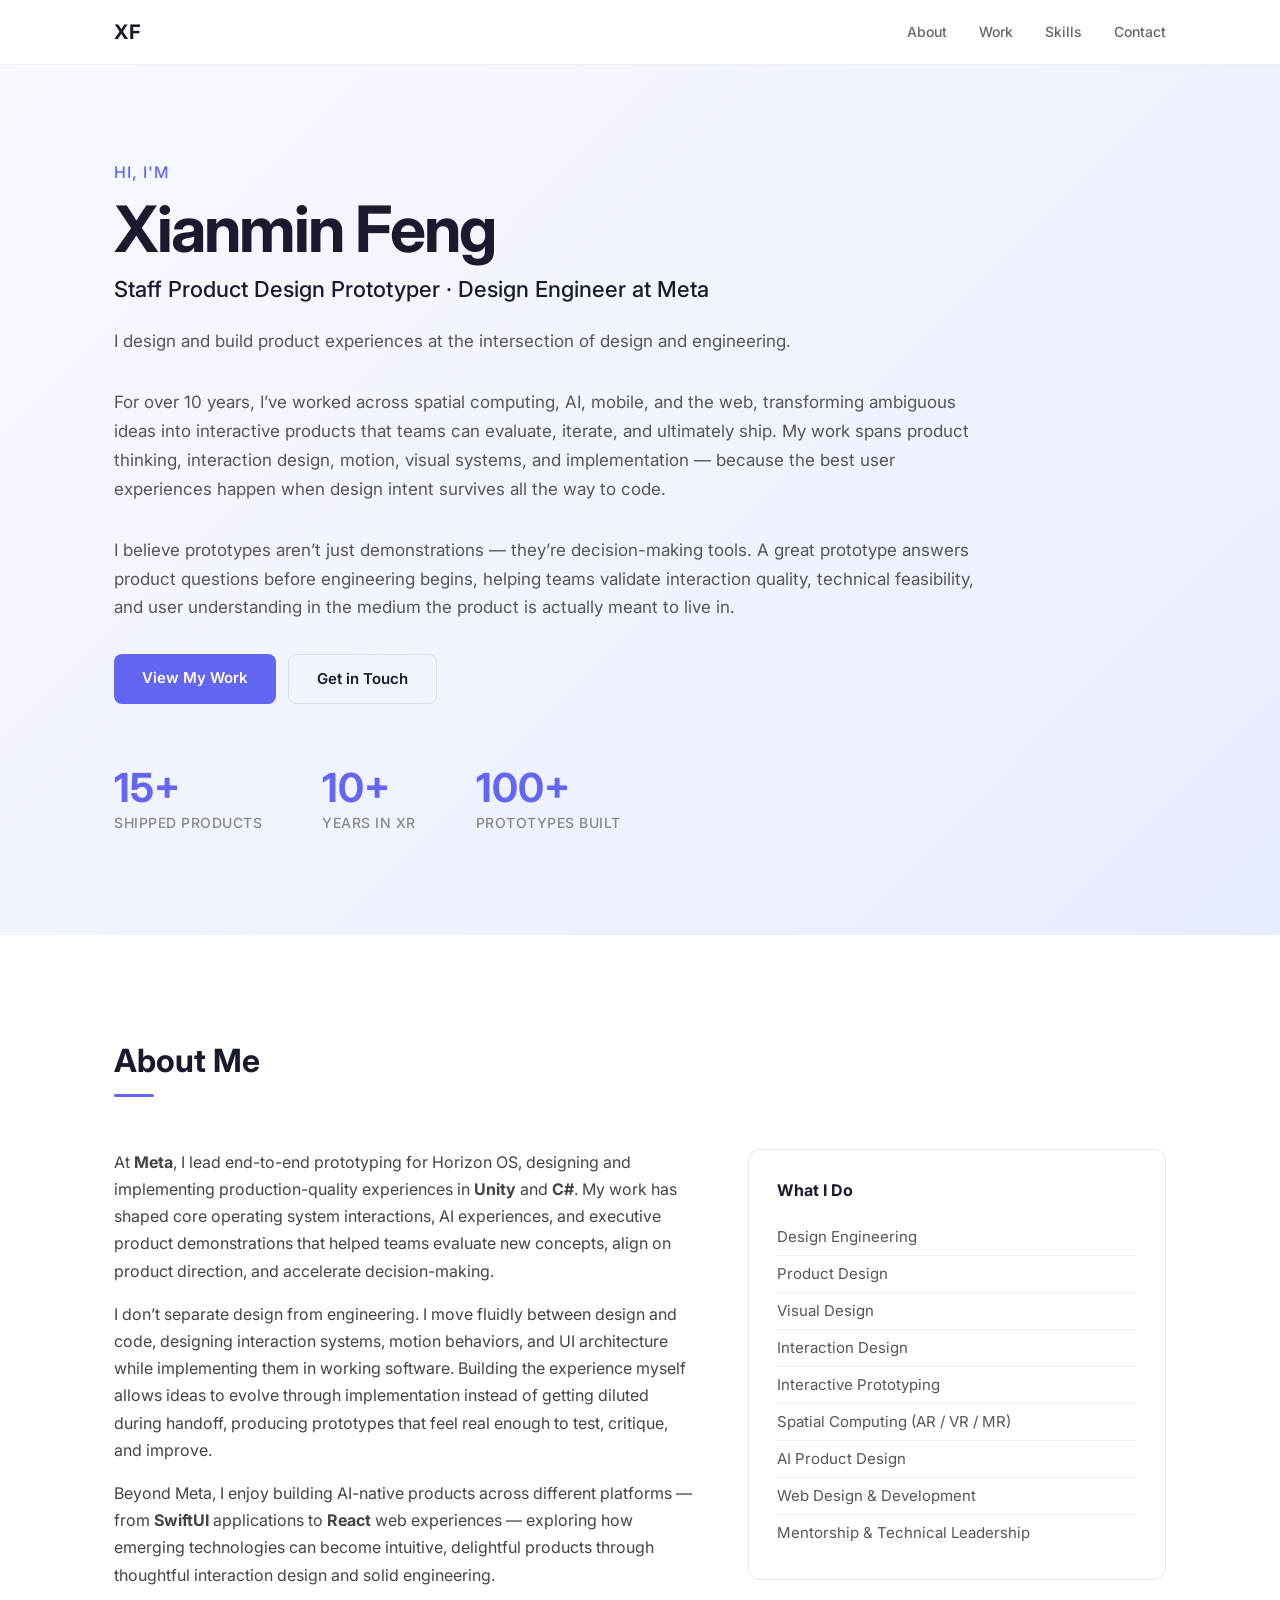
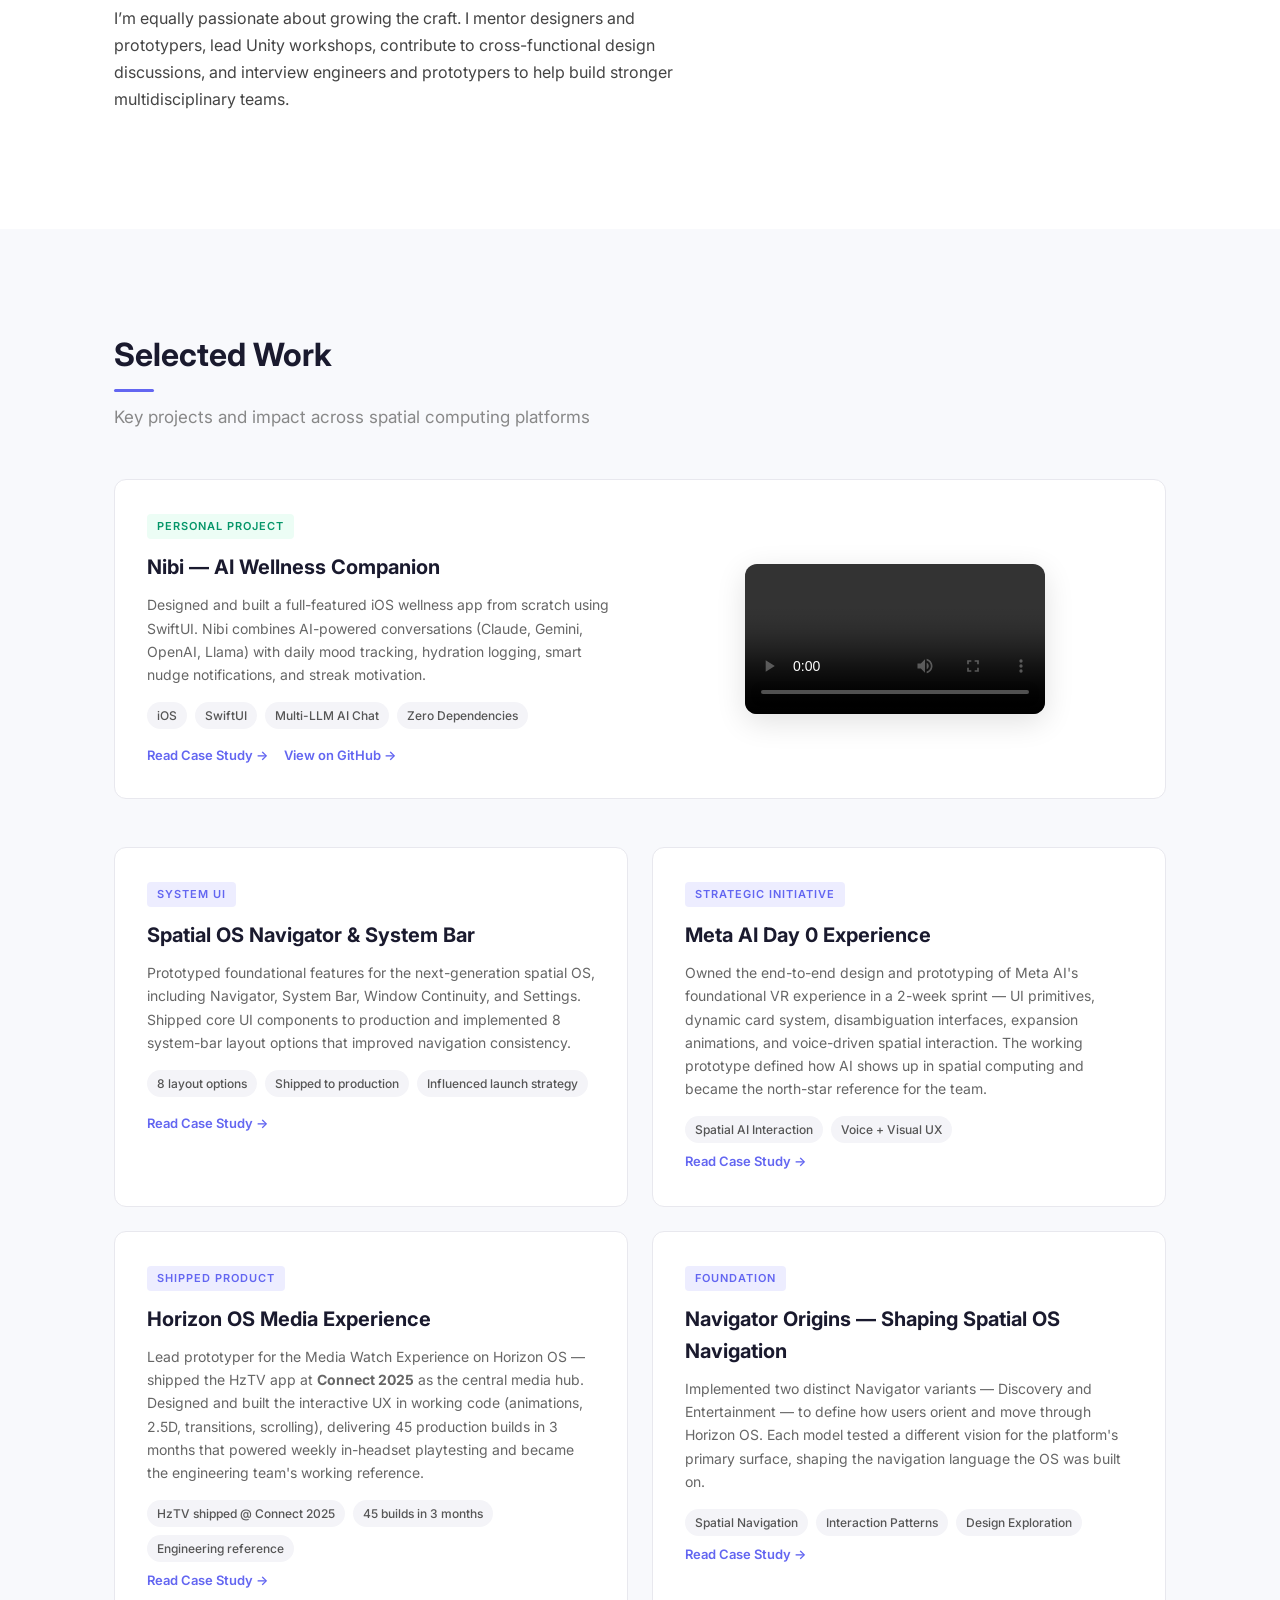
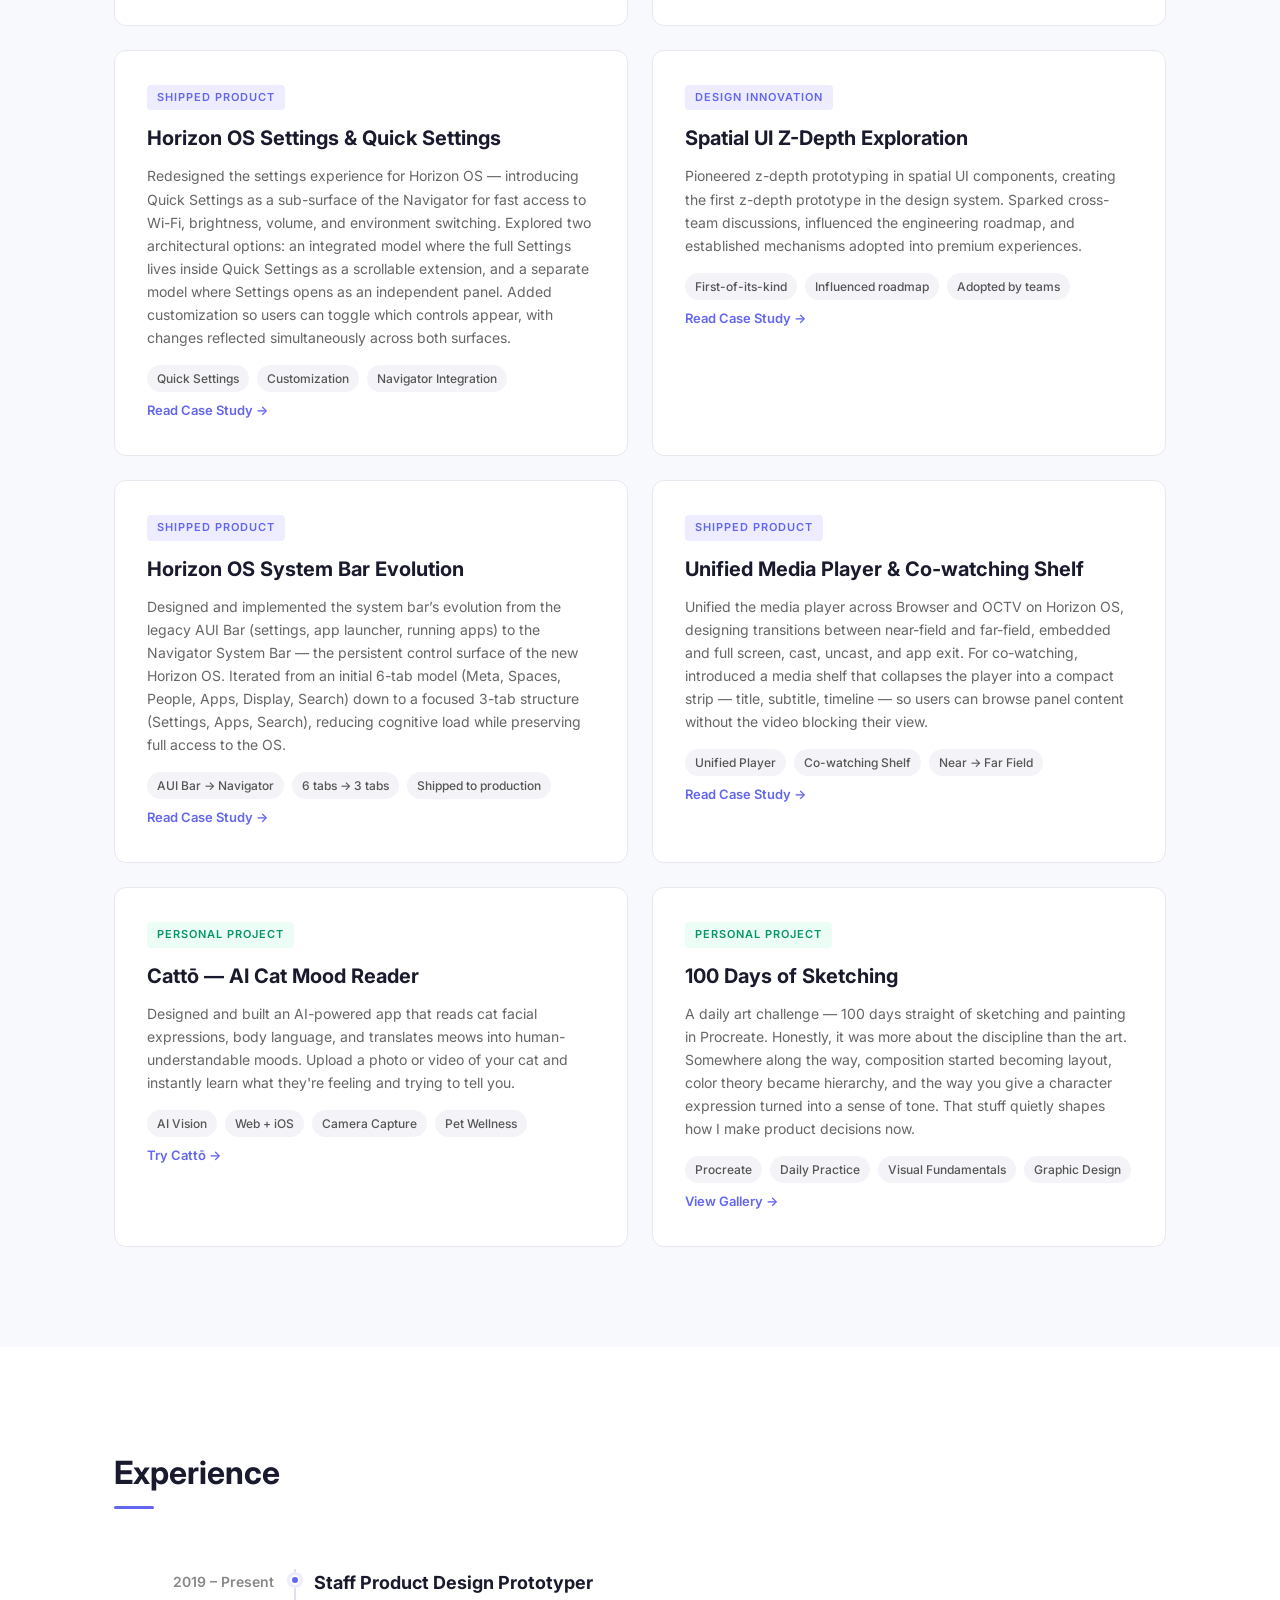
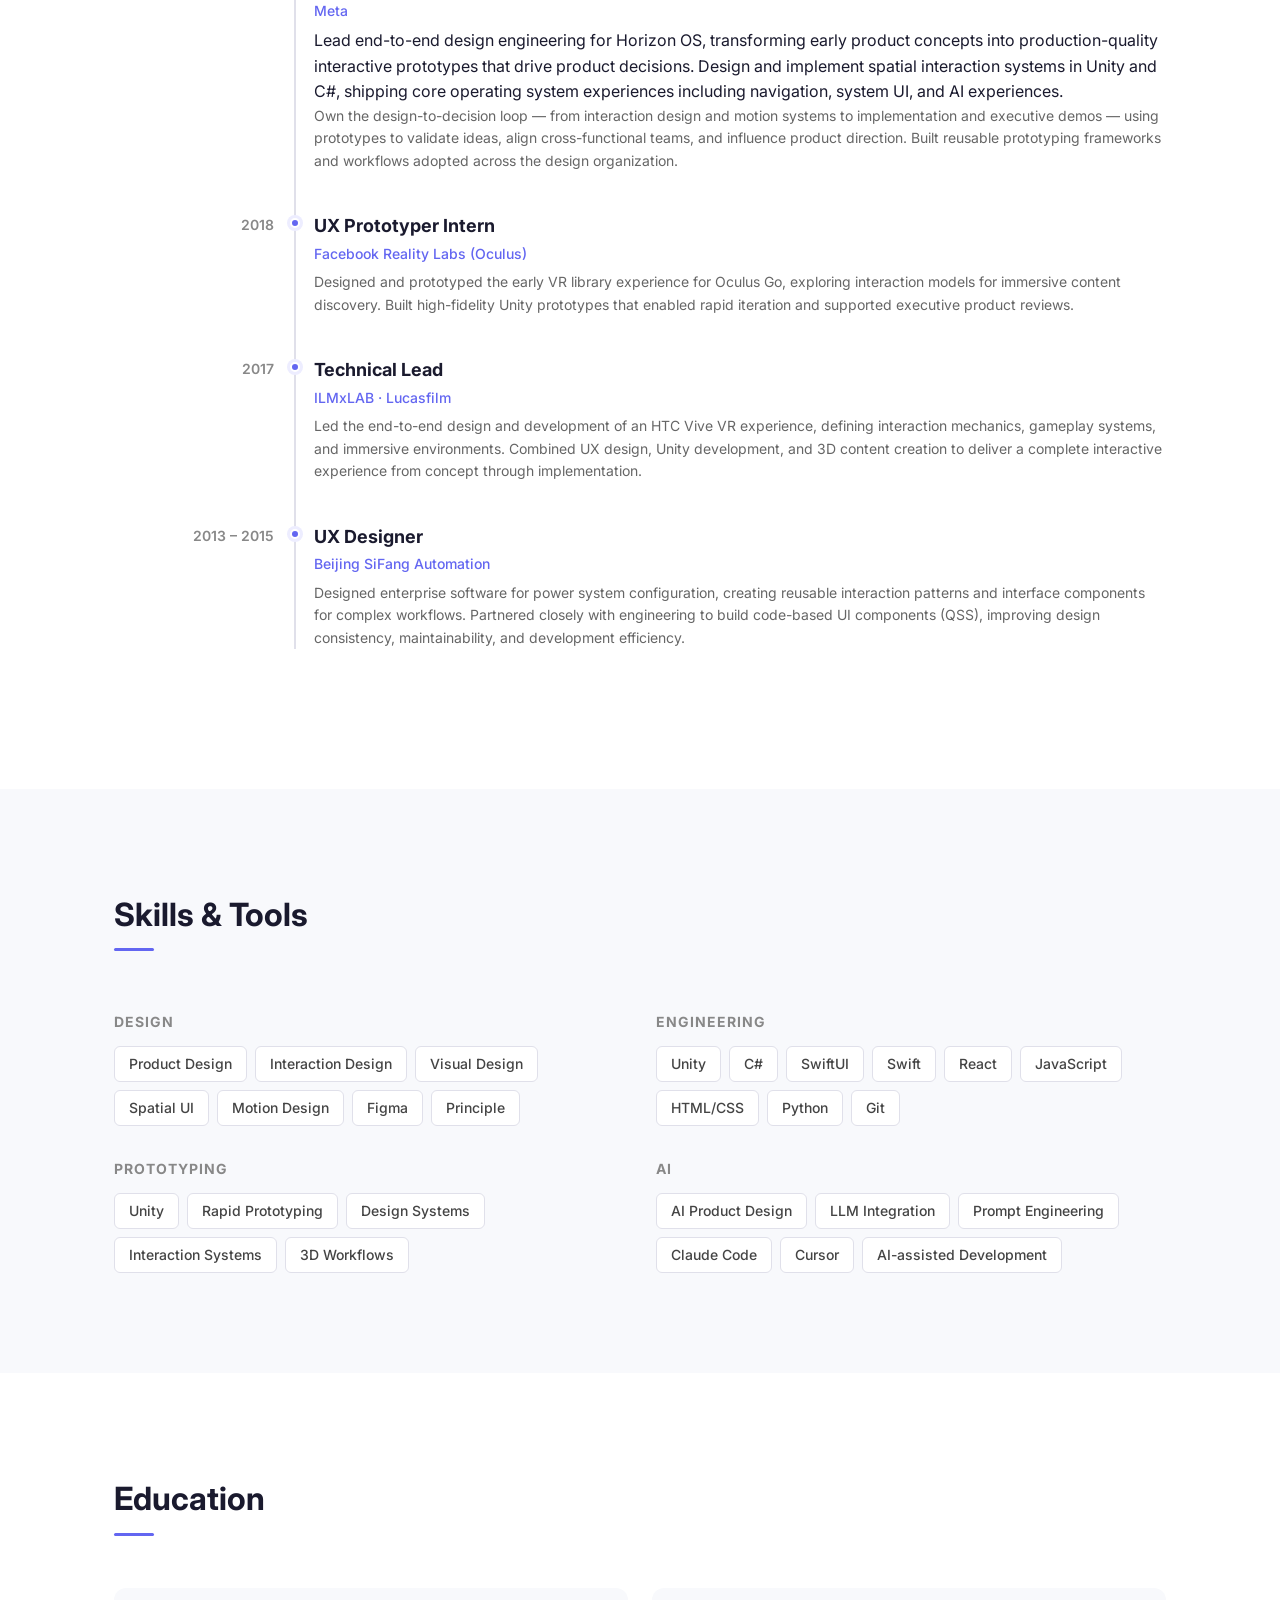
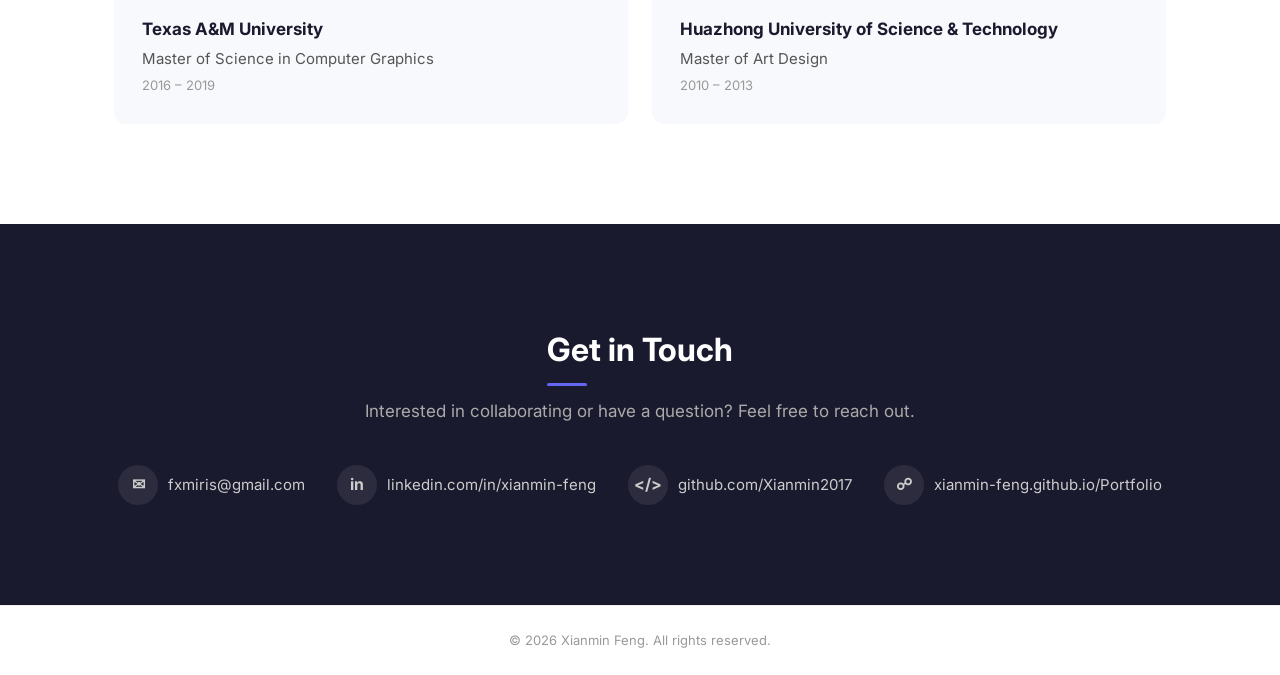
==== docs/index.html @ 4c00ab61 "Update shipped products from 10+ to 15+ Co-Authored-By: Claude Opus 4.6 (1M context) <noreply@anthro" ====
<!DOCTYPE html>
<html lang="en">
<head>
<meta charset="UTF-8">
<meta name="viewport" content="width=device-width, initial-scale=1.0">
<title>Xianmin Feng | Product Designer · UX Engineer · Prototyper</title>
<meta name="description" content="Portfolio of Xianmin Feng - a designer who codes. Building interactive prototypes and production UI across spatial computing, AI-native iOS, and the web. Currently Staff Product Design Prototyper at Meta.">
<link rel="preconnect" href="https://fonts.googleapis.com">
<link href="https://fonts.googleapis.com/css2?family=Inter:wght@300;400;500;600;700&display=swap" rel="stylesheet">
<link rel="stylesheet" href="assets/style.css">
</head>
<body>

<!-- Navigation -->
<nav class="nav">
  <div class="nav-inner">
    <a href="#" class="nav-logo">XF</a>
    <div class="nav-links">
      <a href="#about">About</a>
      <a href="#work">Work</a>
      <a href="#skills">Skills</a>
      <a href="#contact">Contact</a>
    </div>
  </div>
</nav>

<!-- Hero Section -->
<section class="hero">
  <div class="container">
    <p class="hero-greeting">Hi, I'm</p>
    <h1 class="hero-name">Xianmin Feng</h1>
    <p class="hero-title">Staff Product Design Prototyper &middot; Design Engineer at Meta</p>
    <p class="hero-desc">
      I design and build product experiences at the intersection of design and engineering.
    </p>
    <p class="hero-desc">
      For over 10 years, I&rsquo;ve worked across spatial computing, AI, mobile, and the web,
      transforming ambiguous ideas into interactive products that teams can evaluate, iterate,
      and ultimately ship. My work spans product thinking, interaction design, motion, visual
      systems, and implementation &mdash; because the best user experiences happen when design
      intent survives all the way to code.
    </p>
    <p class="hero-desc">
      I believe prototypes aren&rsquo;t just demonstrations &mdash; they&rsquo;re decision-making
      tools. A great prototype answers product questions before engineering begins, helping teams
      validate interaction quality, technical feasibility, and user understanding in the medium
      the product is actually meant to live in.
    </p>
    <div class="hero-cta">
      <a href="#work" class="btn btn-primary">View My Work</a>
      <a href="#contact" class="btn btn-secondary">Get in Touch</a>
    </div>
    <div class="hero-stats">
      <div class="stat">
        <span class="stat-number">15+</span>
        <span class="stat-label">Shipped Products</span>
      </div>
      <div class="stat">
        <span class="stat-number">10+</span>
        <span class="stat-label">Years in XR</span>
      </div>
      <div class="stat">
        <span class="stat-number">100+</span>
        <span class="stat-label">Prototypes Built</span>
      </div>
    </div>
  </div>
</section>

<!-- About Section -->
<section id="about" class="section">
  <div class="container">
    <h2 class="section-title">About Me</h2>
    <div class="about-grid">
      <div class="about-text">
        <p>
          At <strong>Meta</strong>, I lead end-to-end prototyping for Horizon OS, designing
          and implementing production-quality experiences in <strong>Unity</strong> and
          <strong>C#</strong>. My work has shaped core operating system interactions, AI
          experiences, and executive product demonstrations that helped teams evaluate new
          concepts, align on product direction, and accelerate decision-making.
        </p>
        <p>
          I don&rsquo;t separate design from engineering. I move fluidly between design and
          code, designing interaction systems, motion behaviors, and UI architecture while
          implementing them in working software. Building the experience myself allows ideas
          to evolve through implementation instead of getting diluted during handoff, producing
          prototypes that feel real enough to test, critique, and improve.
        </p>
        <p>
          Beyond Meta, I enjoy building AI-native products across different platforms &mdash;
          from <strong>SwiftUI</strong> applications to <strong>React</strong> web
          experiences &mdash; exploring how emerging technologies can become intuitive,
          delightful products through thoughtful interaction design and solid engineering.
        </p>
        <p>
          I&rsquo;m equally passionate about growing the craft. I mentor designers and
          prototypers, lead Unity workshops, contribute to cross-functional design discussions,
          and interview engineers and prototypers to help build stronger multidisciplinary teams.
        </p>
      </div>
      <div class="about-highlights">
        <div class="highlight-card">
          <h3>What I Do</h3>
          <ul>
            <li>Design Engineering</li>
            <li>Product Design</li>
            <li>Visual Design</li>
            <li>Interaction Design</li>
            <li>Interactive Prototyping</li>
            <li>Spatial Computing (AR / VR / MR)</li>
            <li>AI Product Design</li>
            <li>Web Design &amp; Development</li>
            <li>Mentorship &amp; Technical Leadership</li>
          </ul>
        </div>
      </div>
    </div>
  </div>
</section>

<!-- Work Section -->
<section id="work" class="section section-alt">
  <div class="container">
    <h2 class="section-title">Selected Work</h2>
    <p class="section-subtitle">Key projects and impact across spatial computing platforms</p>

    <div class="work-featured">
      <div class="work-card featured">
        <div class="work-featured-layout">
          <div class="work-featured-text">
            <div class="work-tag personal">Personal Project</div>
            <h3>Nibi — AI Wellness Companion</h3>
            <p>Designed and built a full-featured iOS wellness app from scratch using SwiftUI.
               Nibi combines AI-powered conversations (Claude, Gemini, OpenAI, Llama) with daily mood
               tracking, hydration logging, smart nudge notifications, and streak motivation.</p>
            <div class="work-impact">
              <span>iOS</span>
              <span>SwiftUI</span>
              <span>Multi-LLM AI Chat</span>
              <span>Zero Dependencies</span>
            </div>
            <div class="work-link-row">
          <a href="nibi.html" class="work-link">Read Case Study &rarr;</a>
          <a href="https://github.com/xianmin-feng/Nibi" target="_blank" class="work-link">View on GitHub &rarr;</a>
        </div>
          </div>
          <div class="work-featured-video">
            <video class="nibi-video" controls playsinline poster="">
              <source src="assets/nibi-demo.mp4" type="video/mp4">
            </video>
          </div>
        </div>
      </div>
    </div>

    <div class="work-grid">

      <div class="work-card">
        <div class="work-tag">System UI</div>
        <h3>Spatial OS Navigator & System Bar</h3>
        <p>Prototyped foundational features for the next-generation spatial OS, including Navigator,
           System Bar, Window Continuity, and Settings. Shipped core UI components to production
           and implemented 8 system-bar layout options that improved navigation consistency.</p>
        <div class="work-impact">
          <span>8 layout options</span>
          <span>Shipped to production</span>
          <span>Influenced launch strategy</span>
        </div>
        <div class="work-link-row">
          <a href="spatial-os.html" class="work-link">Read Case Study &rarr;</a>
          <!-- <a href="spatial-ui.html" class="work-link">Try Interactive Demo &rarr;</a> -->
        </div>
      </div>

      <div class="work-card">
        <div class="work-tag">Strategic Initiative</div>
        <h3>Meta AI Day 0 Experience</h3>
        <p>Owned the end-to-end design and prototyping of Meta AI's foundational VR experience
           in a 2-week sprint — UI primitives, dynamic card system, disambiguation interfaces,
           expansion animations, and voice-driven spatial interaction. The working prototype
           defined how AI shows up in spatial computing and became the north-star reference
           for the team.</p>
        <div class="work-impact">
          <span>Spatial AI Interaction</span>
          <span>Voice + Visual UX</span>
        </div>
        <a href="meta-ai.html" class="work-link">Read Case Study &rarr;</a>
      </div>

      <div class="work-card">
        <div class="work-tag">Shipped Product</div>
        <h3>Horizon OS Media Experience</h3>
        <p>Lead prototyper for the Media Watch Experience on Horizon OS &mdash; shipped the
           HzTV app at <strong>Connect 2025</strong> as the central media hub. Designed and built
           the interactive UX in working code (animations, 2.5D, transitions, scrolling),
           delivering 45 production builds in 3 months that powered weekly in-headset
           playtesting and became the engineering team's working reference.</p>
        <div class="work-impact">
          <span>HzTV shipped @ Connect 2025</span>
          <span>45 builds in 3 months</span>
          <span>Engineering reference</span>
        </div>
        <a href="horizon-media.html" class="work-link">Read Case Study &rarr;</a>
      </div>

      <div class="work-card">
        <div class="work-tag">Foundation</div>
        <h3>Navigator Origins &mdash; Shaping Spatial OS Navigation</h3>
        <p>Implemented two distinct Navigator variants &mdash; Discovery and Entertainment &mdash;
           to define how users orient and move through Horizon OS. Each model tested a
           different vision for the platform's primary surface, shaping the navigation
           language the OS was built on.</p>
        <div class="work-impact">
          <span>Spatial Navigation</span>
          <span>Interaction Patterns</span>
          <span>Design Exploration</span>
        </div>
        <a href="navigator-origins.html" class="work-link">Read Case Study &rarr;</a>
      </div>

      <div class="work-card">
        <div class="work-tag">Shipped Product</div>
        <h3>Horizon OS Settings &amp; Quick Settings</h3>
        <p>Redesigned the settings experience for Horizon OS &mdash; introducing Quick Settings
           as a sub-surface of the Navigator for fast access to Wi-Fi, brightness, volume, and
           environment switching. Explored two architectural options: an integrated model where
           the full Settings lives inside Quick Settings as a scrollable extension, and a
           separate model where Settings opens as an independent panel. Added customization
           so users can toggle which controls appear, with changes reflected simultaneously
           across both surfaces.</p>
        <div class="work-impact">
          <span>Quick Settings</span>
          <span>Customization</span>
          <span>Navigator Integration</span>
        </div>
        <a href="settings.html" class="work-link">Read Case Study &rarr;</a>
      </div>

      <div class="work-card">
        <div class="work-tag">Design Innovation</div>
        <h3>Spatial UI Z-Depth Exploration</h3>
        <p>Pioneered z-depth prototyping in spatial UI components, creating the first z-depth
           prototype in the design system. Sparked cross-team discussions, influenced the
           engineering roadmap, and established mechanisms adopted into premium experiences.</p>
        <div class="work-impact">
          <span>First-of-its-kind</span>
          <span>Influenced roadmap</span>
          <span>Adopted by teams</span>
        </div>
        <a href="z-depth.html" class="work-link">Read Case Study &rarr;</a>
      </div>

      <div class="work-card">
        <div class="work-tag">Shipped Product</div>
        <h3>Horizon OS System Bar Evolution</h3>
        <p>Designed and implemented the system bar&rsquo;s evolution from the legacy AUI Bar
           (settings, app launcher, running apps) to the Navigator System Bar &mdash; the
           persistent control surface of the new Horizon OS. Iterated from an initial 6-tab
           model (Meta, Spaces, People, Apps, Display, Search) down to a focused 3-tab
           structure (Settings, Apps, Search), reducing cognitive load while preserving
           full access to the OS.</p>
        <div class="work-impact">
          <span>AUI Bar &rarr; Navigator</span>
          <span>6 tabs &rarr; 3 tabs</span>
          <span>Shipped to production</span>
        </div>
        <a href="system-bar.html" class="work-link">Read Case Study &rarr;</a>
      </div>

      <div class="work-card">
        <div class="work-tag">Shipped Product</div>
        <h3>Unified Media Player &amp; Co-watching Shelf</h3>
        <p>Unified the media player across Browser and OCTV on Horizon OS, designing
           transitions between near-field and far-field, embedded and full screen, cast,
           uncast, and app exit. For co-watching, introduced a media shelf that collapses
           the player into a compact strip &mdash; title, subtitle, timeline &mdash; so users
           can browse panel content without the video blocking their view.</p>
        <div class="work-impact">
          <span>Unified Player</span>
          <span>Co-watching Shelf</span>
          <span>Near &rarr; Far Field</span>
        </div>
        <a href="media-player.html" class="work-link">Read Case Study &rarr;</a>
      </div>

      <div class="work-card">
        <div class="work-tag personal">Personal Project</div>
        <h3>Catt&#333; &mdash; AI Cat Mood Reader</h3>
        <p>Designed and built an AI-powered app that reads cat facial expressions, body language,
           and translates meows into human-understandable moods. Upload a photo or video of your
           cat and instantly learn what they're feeling and trying to tell you.</p>
        <div class="work-impact">
          <span>AI Vision</span>
          <span>Web + iOS</span>
          <span>Camera Capture</span>
          <span>Pet Wellness</span>
        </div>
        <a href="catto/index.html" class="work-link">Try Catt&#333; &rarr;</a>
      </div>

      <!-- Unity Prototyping Framework card hidden
      <div class="work-card">
        <div class="work-tag">Tooling & Enablement</div>
        <h3>Unity Prototyping Framework</h3>
        <p>Created reusable Unity tooling, components, and architectural codebases adopted by
           40+ designers and prototypers. Led hands-on workshops and training that enabled
           product designers to directly iterate on prototypes.</p>
        <div class="work-impact">
          <span>40+ users enabled</span>
          <span>Reusable framework</span>
          <span>Workshops delivered</span>
        </div>
      </div>
      -->

      <div class="work-card">
        <div class="work-tag personal">Personal Project</div>
        <h3>100 Days of Sketching</h3>
        <p>A daily art challenge &mdash; 100 days straight of sketching and painting in
           Procreate. Honestly, it was more about the discipline than the art. Somewhere
           along the way, composition started becoming layout, color theory became hierarchy,
           and the way you give a character expression turned into a sense of tone. That
           stuff quietly shapes how I make product decisions now.</p>
        <div class="work-impact">
          <span>Procreate</span>
          <span>Daily Practice</span>
          <span>Visual Fundamentals</span>
          <span>Graphic Design</span>
        </div>
        <a href="100-sketches.html" class="work-link">View Gallery &rarr;</a>
      </div>

    </div>
  </div>
</section>

<!-- Experience Timeline -->
<section class="section">
  <div class="container">
    <h2 class="section-title">Experience</h2>

    <div class="timeline">
      <div class="timeline-item">
        <div class="timeline-date">2019 &ndash; Present</div>
        <div class="timeline-content">
          <h3>Staff Product Design Prototyper</h3>
          <p class="timeline-org">Meta</p>
          <p>Lead end-to-end design engineering for Horizon OS, transforming early product concepts into production-quality interactive prototypes that drive product decisions. Design and implement spatial interaction systems in Unity and C#, shipping core operating system experiences including navigation, system UI, and AI experiences.</p>
          <p>Own the design-to-decision loop &mdash; from interaction design and motion systems to implementation and executive demos &mdash; using prototypes to validate ideas, align cross-functional teams, and influence product direction. Built reusable prototyping frameworks and workflows adopted across the design organization.</p>
        </div>
      </div>

      <div class="timeline-item">
        <div class="timeline-date">2018</div>
        <div class="timeline-content">
          <h3>UX Prototyper Intern</h3>
          <p class="timeline-org">Facebook Reality Labs (Oculus)</p>
          <p>Designed and prototyped the early VR library experience for Oculus Go, exploring interaction models for immersive content discovery. Built high-fidelity Unity prototypes that enabled rapid iteration and supported executive product reviews.</p>
        </div>
      </div>

      <div class="timeline-item">
        <div class="timeline-date">2017</div>
        <div class="timeline-content">
          <h3>Technical Lead</h3>
          <p class="timeline-org">ILMxLAB &middot; Lucasfilm</p>
          <p>Led the end-to-end design and development of an HTC Vive VR experience, defining interaction mechanics, gameplay systems, and immersive environments. Combined UX design, Unity development, and 3D content creation to deliver a complete interactive experience from concept through implementation.</p>
        </div>
      </div>

      <div class="timeline-item">
        <div class="timeline-date">2013 &ndash; 2015</div>
        <div class="timeline-content">
          <h3>UX Designer</h3>
          <p class="timeline-org">Beijing SiFang Automation</p>
          <p>Designed enterprise software for power system configuration, creating reusable interaction patterns and interface components for complex workflows. Partnered closely with engineering to build code-based UI components (QSS), improving design consistency, maintainability, and development efficiency.</p>
        </div>
      </div>
    </div>
  </div>
</section>

<!-- Skills Section -->
<section id="skills" class="section section-alt">
  <div class="container">
    <h2 class="section-title">Skills & Tools</h2>
    <div class="skills-grid">
      <div class="skill-group">
        <h3>Design</h3>
        <div class="skill-tags">
          <span class="skill-tag">Product Design</span>
          <span class="skill-tag">Interaction Design</span>
          <span class="skill-tag">Visual Design</span>
          <span class="skill-tag">Spatial UI</span>
          <span class="skill-tag">Motion Design</span>
          <span class="skill-tag">Figma</span>
          <span class="skill-tag">Principle</span>
        </div>
      </div>
      <div class="skill-group">
        <h3>Engineering</h3>
        <div class="skill-tags">
          <span class="skill-tag">Unity</span>
          <span class="skill-tag">C#</span>
          <span class="skill-tag">SwiftUI</span>
          <span class="skill-tag">Swift</span>
          <span class="skill-tag">React</span>
          <span class="skill-tag">JavaScript</span>
          <span class="skill-tag">HTML/CSS</span>
          <span class="skill-tag">Python</span>
          <span class="skill-tag">Git</span>
        </div>
      </div>
      <div class="skill-group">
        <h3>Prototyping</h3>
        <div class="skill-tags">
          <span class="skill-tag">Unity</span>
          <span class="skill-tag">Rapid Prototyping</span>
          <span class="skill-tag">Design Systems</span>
          <span class="skill-tag">Interaction Systems</span>
          <span class="skill-tag">3D Workflows</span>
        </div>
      </div>
      <div class="skill-group">
        <h3>AI</h3>
        <div class="skill-tags">
          <span class="skill-tag">AI Product Design</span>
          <span class="skill-tag">LLM Integration</span>
          <span class="skill-tag">Prompt Engineering</span>
          <span class="skill-tag">Claude Code</span>
          <span class="skill-tag">Cursor</span>
          <span class="skill-tag">AI-assisted Development</span>
        </div>
      </div>
    </div>
  </div>
</section>

<!-- Education -->
<section class="section">
  <div class="container">
    <h2 class="section-title">Education</h2>
    <div class="edu-grid">
      <div class="edu-card">
        <h3>Texas A&M University</h3>
        <p class="edu-degree">Master of Science in Computer Graphics</p>
        <p class="edu-date">2016 &ndash; 2019</p>
      </div>
      <div class="edu-card">
        <h3>Huazhong University of Science & Technology</h3>
        <p class="edu-degree">Master of Art Design</p>
        <p class="edu-date">2010 &ndash; 2013</p>
      </div>
    </div>
  </div>
</section>

<!-- Contact Section -->
<section id="contact" class="section section-dark">
  <div class="container contact-section">
    <h2 class="section-title">Get in Touch</h2>
    <p class="contact-desc">Interested in collaborating or have a question? Feel free to reach out.</p>
    <div class="contact-links">
      <a href="mailto:fxmiris@gmail.com" class="contact-link">
        <span class="contact-icon">&#9993;</span>
        <span>fxmiris@gmail.com</span>
      </a>
      <a href="https://linkedin.com/in/xianmin-feng" target="_blank" class="contact-link">
        <span class="contact-icon">in</span>
        <span>linkedin.com/in/xianmin-feng</span>
      </a>
      <a href="https://github.com/Xianmin2017" target="_blank" class="contact-link">
        <span class="contact-icon">&lt;/&gt;</span>
        <span>github.com/Xianmin2017</span>
      </a>
      <a href="https://xianmin-feng.github.io/Portfolio/" target="_blank" class="contact-link">
        <span class="contact-icon">&#9741;</span>
        <span>xianmin-feng.github.io/Portfolio</span>
      </a>
    </div>
  </div>
</section>

<!-- Footer -->
<footer class="footer">
  <div class="container">
    <p>&copy; 2026 Xianmin Feng. All rights reserved.</p>
  </div>
</footer>

</body>
</html>
---- docs/assets/style.css ----
/* ===== Reset & Base ===== */
*, *::before, *::after { margin: 0; padding: 0; box-sizing: border-box; }
html { scroll-behavior: smooth; }
body {
  font-family: 'Inter', -apple-system, BlinkMacSystemFont, sans-serif;
  font-size: 16px;
  line-height: 1.6;
  color: #1a1a2e;
  background: #fff;
  -webkit-font-smoothing: antialiased;
}
a { color: inherit; text-decoration: none; }
ul { list-style: none; }
img { max-width: 100%; display: block; }

/* ===== Layout ===== */
.container {
  max-width: 1100px;
  margin: 0 auto;
  padding: 0 24px;
}

/* ===== Navigation ===== */
.nav {
  position: fixed;
  top: 0;
  left: 0;
  right: 0;
  background: rgba(255, 255, 255, 0.92);
  backdrop-filter: blur(12px);
  -webkit-backdrop-filter: blur(12px);
  border-bottom: 1px solid rgba(0, 0, 0, 0.06);
  z-index: 100;
}
.nav-inner {
  max-width: 1100px;
  margin: 0 auto;
  padding: 0 24px;
  height: 64px;
  display: flex;
  align-items: center;
  justify-content: space-between;
}
.nav-logo {
  font-size: 20px;
  font-weight: 700;
  color: #1a1a2e;
  letter-spacing: -0.5px;
}
.nav-links { display: flex; gap: 32px; }
.nav-links a {
  font-size: 14px;
  font-weight: 500;
  color: #666;
  transition: color 0.2s;
}
.nav-links a:hover { color: #1a1a2e; }

/* ===== Hero ===== */
.hero {
  padding: 160px 0 100px;
  background: linear-gradient(135deg, #f8f9ff 0%, #f0f4ff 50%, #e8ecff 100%);
}
.hero-greeting {
  font-size: 16px;
  font-weight: 500;
  color: #6366f1;
  letter-spacing: 1px;
  text-transform: uppercase;
  margin-bottom: 8px;
}
.hero-name {
  font-size: 64px;
  font-weight: 700;
  color: #1a1a2e;
  letter-spacing: -2px;
  line-height: 1.1;
  margin-bottom: 8px;
}
.hero-title {
  font-size: 22px;
  font-weight: 500;
  color: #1a1a2e;
  margin-bottom: 20px;
}
.hero-desc {
  font-size: 17px;
  color: #555;
  max-width: 860px;
  line-height: 1.7;
  margin-bottom: 32px;
}
.hero-cta { display: flex; gap: 12px; margin-bottom: 60px; }

/* Buttons */
.btn {
  display: inline-block;
  padding: 12px 28px;
  border-radius: 8px;
  font-size: 15px;
  font-weight: 600;
  transition: all 0.2s;
  cursor: pointer;
}
.btn-primary {
  background: #6366f1;
  color: #fff;
}
.btn-primary:hover { background: #4f46e5; transform: translateY(-1px); }
.btn-secondary {
  background: transparent;
  color: #1a1a2e;
  border: 1.5px solid #ddd;
}
.btn-secondary:hover { border-color: #6366f1; color: #6366f1; }

/* Stats */
.hero-stats {
  display: flex;
  gap: 60px;
}
.stat { display: flex; flex-direction: column; }
.stat-number {
  font-size: 40px;
  font-weight: 700;
  color: #6366f1;
  line-height: 1.2;
}
.stat-label {
  font-size: 14px;
  font-weight: 500;
  color: #888;
  text-transform: uppercase;
  letter-spacing: 0.5px;
}

/* ===== Sections ===== */
.section { padding: 100px 0; }
.section-alt { background: #f8f9fc; }
.section.section-case { padding: 60px 0; }
.section-dark {
  background: #1a1a2e;
  color: #fff;
}
.section-dark .section-title { color: #fff; }
.section-dark .section-title::after { background: #6366f1; }

.section-title {
  font-size: 32px;
  font-weight: 700;
  color: #1a1a2e;
  margin-bottom: 12px;
  position: relative;
  display: inline-block;
}
.section-title::after {
  content: '';
  display: block;
  width: 40px;
  height: 3px;
  background: #6366f1;
  margin-top: 8px;
  border-radius: 2px;
}
.section-subtitle {
  font-size: 17px;
  color: #888;
  margin-bottom: 48px;
}

/* ===== About ===== */
.about-grid {
  display: grid;
  grid-template-columns: 1.4fr 1fr;
  gap: 48px;
  margin-top: 40px;
}
.about-text p {
  margin-bottom: 16px;
  font-size: 16px;
  color: #444;
  line-height: 1.7;
}
.highlight-card {
  background: #fff;
  border: 1px solid #e8e8ee;
  border-radius: 12px;
  padding: 28px;
}
.highlight-card h3 {
  font-size: 16px;
  font-weight: 700;
  margin-bottom: 16px;
  color: #1a1a2e;
}
.highlight-card ul li {
  padding: 6px 0;
  font-size: 15px;
  color: #555;
  border-bottom: 1px solid #f0f0f5;
}
.highlight-card ul li:last-child { border-bottom: none; }

/* ===== Work Grid ===== */
.work-grid {
  display: grid;
  grid-template-columns: repeat(2, 1fr);
  gap: 24px;
  margin-top: 48px;
}
.work-card {
  background: #fff;
  border: 1px solid #e8e8ee;
  border-radius: 12px;
  padding: 32px;
  transition: all 0.25s;
}
.work-card:hover {
  transform: translateY(-4px);
  box-shadow: 0 12px 40px rgba(0, 0, 0, 0.08);
  border-color: #d0d0e0;
}
.work-tag {
  display: inline-block;
  font-size: 11px;
  font-weight: 600;
  text-transform: uppercase;
  letter-spacing: 1px;
  color: #6366f1;
  background: #ededff;
  padding: 4px 10px;
  border-radius: 4px;
  margin-bottom: 12px;
}
.work-card h3 {
  font-size: 20px;
  font-weight: 700;
  color: #1a1a2e;
  margin-bottom: 10px;
}
.work-card p {
  font-size: 14px;
  color: #666;
  line-height: 1.65;
  margin-bottom: 16px;
}
.work-impact {
  display: flex;
  flex-wrap: wrap;
  gap: 8px;
}
.work-impact span {
  font-size: 12px;
  font-weight: 500;
  color: #555;
  background: #f4f4f8;
  padding: 4px 10px;
  border-radius: 20px;
}
.work-card.featured {
  border-color: #e8e8ee;
  border-width: 1px;
  background: #fff;
}
.work-tag.personal {
  color: #059669;
  background: #ecfdf5;
}
.work-link {
  display: inline-block;
  margin-top: 8px;
  font-size: 13px;
  font-weight: 600;
  color: #6366f1;
  transition: color 0.2s;
}
.work-link:hover { color: #4f46e5; }
.nibi-video {
  width: auto;
  max-width: 100%;
  max-height: 320px;
  border-radius: 12px;
  background: #f0f0f5;
  box-shadow: 0 8px 30px rgba(0, 0, 0, 0.12);
}
.work-featured {
  margin-bottom: 24px;
  margin-top: 48px;
}
.work-featured .work-card {
  width: 100%;
}
.work-featured-layout {
  display: flex;
  flex-direction: row;
  gap: 32px;
  align-items: center;
}
.work-featured-text {
  flex: 1 1 50%;
  min-width: 0;
}
.work-featured-video {
  flex: 1 1 50%;
  min-width: 0;
  display: flex;
  justify-content: center;
}
@media (max-width: 768px) {
  .work-featured-layout {
    flex-direction: column;
  }
}

/* ===== Case Study ===== */
.case-study {
  margin-top: 40px;
}
.case-block {
  margin-bottom: 36px;
}
.case-block h3 {
  font-size: 18px;
  font-weight: 700;
  color: #1a1a2e;
  margin-bottom: 10px;
}
.case-block h4 {
  font-size: 16px;
  font-weight: 700;
  color: #6366f1;
  margin-top: 28px;
  margin-bottom: 8px;
}
.case-block h4:first-child {
  margin-top: 0;
}
.case-block p {
  font-size: 15px;
  color: #444;
  line-height: 1.75;
  max-width: 800px;
}
.case-block p + h4 {
  margin-top: 32px;
}
.case-block em {
  color: #6366f1;
  font-style: italic;
}
.case-features {
  display: grid;
  grid-template-columns: repeat(auto-fit, minmax(240px, 1fr));
  gap: 16px;
  margin-top: 20px;
}
.case-feature {
  background: #f8f9fc;
  border-radius: 10px;
  padding: 16px 20px;
  border-left: 3px solid #6366f1;
}
.case-feature strong {
  display: block;
  font-size: 14px;
  font-weight: 700;
  color: #1a1a2e;
  margin-bottom: 4px;
}
.case-feature span {
  font-size: 13px;
  color: #666;
  line-height: 1.5;
}
.case-list {
  padding-left: 0;
  list-style: none;
  max-width: 800px;
}
.case-list li {
  font-size: 15px;
  color: #444;
  line-height: 1.7;
  margin-bottom: 12px;
  padding-left: 20px;
  position: relative;
}
.case-list li::before {
  content: '';
  position: absolute;
  left: 0;
  top: 10px;
  width: 8px;
  height: 8px;
  border-radius: 50%;
  background: #6366f1;
}

/* ===== Subpage ===== */
.subpage-hero {
  padding: 120px 0 60px;
  background: linear-gradient(135deg, #f8f9ff 0%, #f0f4ff 50%, #e8ecff 100%);
}
.subpage-hero + .section {
  padding-top: 40px;
}
.section.section-video {
  padding: 140px 0 80px;
}
.back-link {
  display: inline-block;
  font-size: 14px;
  font-weight: 500;
  color: #6366f1;
  margin-bottom: 16px;
  transition: color 0.2s;
}
.back-link:hover { color: #4f46e5; }
.subpage-title {
  font-size: 42px;
  font-weight: 700;
  color: #1a1a2e;
  letter-spacing: -1px;
  margin-bottom: 8px;
}
.subpage-subtitle {
  font-size: 18px;
  color: #555;
  margin-bottom: 20px;
}
.subpage-meta {
  display: flex;
  gap: 8px;
  flex-wrap: nowrap;
  overflow-x: auto;
  scrollbar-width: none;
}
.subpage-meta::-webkit-scrollbar {
  display: none;
}
.subpage-meta span {
  flex-shrink: 0;
  font-size: 11px;
  font-weight: 600;
  text-transform: uppercase;
  letter-spacing: 0.5px;
  color: #6366f1;
  background: #ededff;
  padding: 4px 10px;
  border-radius: 4px;
  white-space: nowrap;
}
.subpage-video-container {
  display: flex;
  justify-content: flex-start;
  margin-bottom: 24px;
}
.subpage-video-container.centered {
  justify-content: center;
}

/* Case Study: full-width video + text below */
.case-block-full {
  margin-bottom: 56px;
}
.case-block-full .case-full-media {
  margin-bottom: 36px;
}
.case-block-full .case-full-media video {
  width: 100%;
  border-radius: 16px;
  box-shadow: 0 12px 40px rgba(0, 0, 0, 0.1);
}
.case-block-full .case-full-content {
  max-width: 800px;
}
.case-block-full .case-full-content h3 {
  margin-top: 0;
}

/* Case Study: video-left + cards-right */
.case-block-media-cards {
  display: grid;
  grid-template-columns: 1fr 1.4fr;
  gap: 32px;
  align-items: start;
  margin-top: 28px;
  margin-bottom: 28px;
}
.case-block-media-cards .case-media-left video {
  width: 100%;
  border-radius: 16px;
  box-shadow: 0 12px 40px rgba(0, 0, 0, 0.1);
  position: sticky;
  top: 100px;
}
.case-block-media-cards .case-cards-right {
  display: grid;
  grid-template-columns: 1fr 1fr;
  gap: 16px;
}
@media (max-width: 768px) {
  .case-block-media-cards {
    grid-template-columns: 1fr;
  }
  .case-block-media-cards .case-media-left video {
    position: static;
  }
  .case-block-media-cards .case-cards-right {
    grid-template-columns: 1fr;
  }
}

/* Case Study: zigzag (side-by-side video + text) */
.case-block-split {
  display: grid;
  grid-template-columns: 1fr 1fr;
  gap: 36px;
  align-items: start;
  margin-bottom: 56px;
}
.case-block-split.reverse .case-split-media {
  order: 2;
}
.case-block-split .case-split-media,
.case-block-split .case-split-content {
  min-width: 0;
}
.case-block-split .case-split-media {
  padding-top: 116px; /* align video with first paragraph row (numeral + H3 + spacing) */
}
.case-block-split .case-split-media .subpage-video-container {
  margin-bottom: 0;
}
.case-block-split .case-split-content h3 {
  margin-top: 0;
}
.section-numeral {
  display: block;
  font-size: 64px;
  font-weight: 800;
  line-height: 1;
  color: #6366f1;
  opacity: 0.22;
  letter-spacing: -2px;
  margin-bottom: 10px;
  font-variant-numeric: tabular-nums;
}

/* Project info box */
.case-info-box {
  display: grid;
  grid-template-columns: repeat(4, 1fr);
  gap: 24px;
  background: #f8f9fc;
  border-radius: 12px;
  padding: 24px 28px;
  margin-bottom: 0;
}
.case-info-item {
  min-width: 0;
}
.case-info-label {
  font-size: 10px;
  font-weight: 700;
  text-transform: uppercase;
  letter-spacing: 1.5px;
  color: #888;
  margin-bottom: 6px;
}
.case-info-value {
  font-size: 13px;
  font-weight: 500;
  color: #1a1a2e;
  line-height: 1.5;
}
@media (max-width: 768px) {
  .case-info-box {
    grid-template-columns: repeat(2, 1fr);
  }
}

/* Editorial-style summary block */
.case-summary {
  background: linear-gradient(135deg, #f8f9ff 0%, #f0f4ff 100%);
  border-radius: 16px;
  padding: 36px 40px;
  margin-bottom: 0;
}
.case-summary-label {
  display: inline-block;
  font-size: 11px;
  font-weight: 700;
  letter-spacing: 2px;
  text-transform: uppercase;
  color: #6366f1;
  margin-bottom: 18px;
}
.case-summary p {
  font-size: 16px;
  line-height: 1.75;
  color: #444;
  margin-bottom: 24px;
  max-width: none;
}
.case-summary p:last-child {
  margin-bottom: 0;
}
.case-summary p:first-of-type {
  font-size: 18px;
  font-weight: 500;
  color: #1a1a2e;
  line-height: 1.6;
}
@media (max-width: 700px) {
  .case-summary {
    padding: 28px 24px;
  }
}

/* Pull quotes between sections */
.section.section-pullquote {
  padding: 40px 0;
}
.case-pullquote {
  max-width: 720px;
  margin: 0 auto;
  text-align: center;
  font-size: 28px;
  font-weight: 500;
  line-height: 1.4;
  color: #6366f1;
  font-style: italic;
  letter-spacing: -0.3px;
}
.case-pullquote::before,
.case-pullquote::after {
  content: '';
  display: block;
  width: 32px;
  height: 2px;
  background: #c7d2fe;
  margin: 18px auto;
}
@media (max-width: 700px) {
  .case-pullquote {
    font-size: 22px;
    padding: 0 24px;
  }
}

/* Scroll-triggered fade-in-up */
.fade-in-up {
  opacity: 0;
  transform: translateY(24px);
  transition: opacity 0.7s ease-out, transform 0.7s ease-out;
}
.fade-in-up.is-visible {
  opacity: 1;
  transform: translateY(0);
}
@media (prefers-reduced-motion: reduce) {
  .fade-in-up {
    opacity: 1;
    transform: none;
    transition: none;
  }
}
@media (max-width: 900px) {
  .case-block-split {
    grid-template-columns: 1fr;
    gap: 20px;
  }
  .case-block-split .case-split-media {
    padding-top: 0;
  }
  .case-block-split.reverse .case-split-media {
    order: 0;
  }
}
.subpage-video {
  max-width: 100%;
  max-height: 600px;
  border-radius: 16px;
  box-shadow: 0 12px 40px rgba(0, 0, 0, 0.1);
}
.case-cta {
  display: flex;
  gap: 12px;
  margin-top: 48px;
  padding-top: 32px;
  border-top: 1px solid #e8e8ee;
}
.case-tech-table {
  margin-top: 20px;
  max-width: 500px;
}
.case-tech-row {
  display: flex;
  padding: 10px 0;
  border-bottom: 1px solid #f0f0f5;
}
.case-tech-label {
  width: 100px;
  font-size: 13px;
  font-weight: 700;
  color: #888;
  text-transform: uppercase;
}
.case-tech-value {
  font-size: 14px;
  color: #444;
}
.work-link-row {
  display: flex;
  gap: 16px;
  margin-top: 8px;
}

/* ===== Timeline ===== */
.timeline {
  margin-top: 48px;
  position: relative;
  padding-left: 200px;
}
.timeline::before {
  content: '';
  position: absolute;
  left: 180px;
  top: 0;
  bottom: 0;
  width: 2px;
  background: #e0e0ea;
}
.timeline-item {
  position: relative;
  margin-bottom: 40px;
}
.timeline-item::before {
  content: '';
  position: absolute;
  left: -24px;
  top: 6px;
  width: 10px;
  height: 10px;
  border-radius: 50%;
  background: #6366f1;
  border: 2px solid #fff;
  box-shadow: 0 0 0 3px #ededff;
}
.timeline-date {
  position: absolute;
  left: -200px;
  top: 2px;
  width: 160px;
  text-align: right;
  font-size: 14px;
  font-weight: 600;
  color: #888;
}
.timeline-content h3 {
  font-size: 18px;
  font-weight: 700;
  color: #1a1a2e;
  margin-bottom: 2px;
}
.timeline-org {
  font-size: 14px;
  color: #6366f1;
  font-weight: 500;
  margin-bottom: 6px;
}
.timeline-content > p:last-child {
  font-size: 14px;
  color: #666;
  line-height: 1.6;
}

/* ===== Skills ===== */
.skills-grid {
  display: grid;
  grid-template-columns: repeat(2, 1fr);
  gap: 32px;
  margin-top: 48px;
}
.skill-group h3 {
  font-size: 14px;
  font-weight: 700;
  text-transform: uppercase;
  letter-spacing: 1px;
  color: #888;
  margin-bottom: 12px;
}
.skill-tags { display: flex; flex-wrap: wrap; gap: 8px; }
.skill-tag {
  font-size: 14px;
  font-weight: 500;
  padding: 6px 14px;
  border-radius: 6px;
  background: #fff;
  border: 1px solid #e0e0ea;
  color: #444;
}
.skill-tag.primary {
  background: #6366f1;
  color: #fff;
  border-color: #6366f1;
}

/* ===== Education ===== */
.edu-grid {
  display: grid;
  grid-template-columns: repeat(2, 1fr);
  gap: 24px;
  margin-top: 40px;
}
.edu-card {
  background: #f8f9fc;
  border-radius: 12px;
  padding: 28px;
}
.edu-card h3 {
  font-size: 17px;
  font-weight: 700;
  color: #1a1a2e;
  margin-bottom: 4px;
}
.edu-degree {
  font-size: 15px;
  color: #555;
}
.edu-date {
  font-size: 13px;
  color: #999;
  margin-top: 4px;
}

/* ===== Contact ===== */
.contact-section { text-align: center; }
.contact-desc {
  font-size: 17px;
  color: #aaa;
  margin-bottom: 40px;
}
.contact-links {
  display: flex;
  justify-content: center;
  gap: 32px;
  flex-wrap: wrap;
}
.contact-link {
  display: flex;
  align-items: center;
  gap: 10px;
  font-size: 15px;
  color: #ccc;
  transition: color 0.2s;
}
.contact-link:hover { color: #6366f1; }
.contact-icon {
  width: 40px;
  height: 40px;
  border-radius: 50%;
  background: rgba(255, 255, 255, 0.08);
  display: flex;
  align-items: center;
  justify-content: center;
  font-size: 16px;
  font-weight: 700;
}

/* ===== Sketch Gallery ===== */
.gallery-grid {
  display: grid;
  grid-template-columns: repeat(auto-fill, minmax(220px, 1fr));
  gap: 16px;
  margin-top: 40px;
}
.gallery-item.zoom-in img {
  transform: scale(1.15);
}
.gallery-item.zoom-in:hover img {
  transform: scale(1.20);
}
.gallery-item {
  aspect-ratio: 1 / 1;
  overflow: hidden;
  border-radius: 14px;
  background: linear-gradient(135deg, #f0f4ff 0%, #e8ecff 100%);
  position: relative;
}
.gallery-item img {
  width: 100%;
  height: 100%;
  object-fit: cover;
  display: block;
  transition: transform 0.35s ease;
}
.gallery-item:hover img {
  transform: scale(1.04);
}
@media (max-width: 480px) {
  .gallery-grid {
    grid-template-columns: repeat(2, 1fr);
    gap: 10px;
  }
}

/* ===== Footer ===== */
.footer {
  padding: 24px 0;
  text-align: center;
  font-size: 13px;
  color: #999;
  border-top: 1px solid #f0f0f0;
}

/* ===== Responsive ===== */
@media (max-width: 768px) {
  .hero-name { font-size: 40px; }
  .hero-title { font-size: 18px; }
  .hero-stats { gap: 32px; }
  .stat-number { font-size: 28px; }
  .about-grid { grid-template-columns: 1fr; }
  .work-grid { grid-template-columns: 1fr; }
  .skills-grid { grid-template-columns: 1fr; }
  .edu-grid { grid-template-columns: 1fr; }
  .timeline { padding-left: 24px; }
  .timeline::before { left: 4px; }
  .timeline-date {
    position: static;
    text-align: left;
    width: auto;
    margin-bottom: 4px;
  }
  .timeline-item::before { left: -24px; }
  .nav-links { gap: 20px; }
  .nav-links a { font-size: 13px; }
  .contact-links { flex-direction: column; align-items: center; }
  .hero-cta { flex-direction: column; align-items: flex-start; }
}
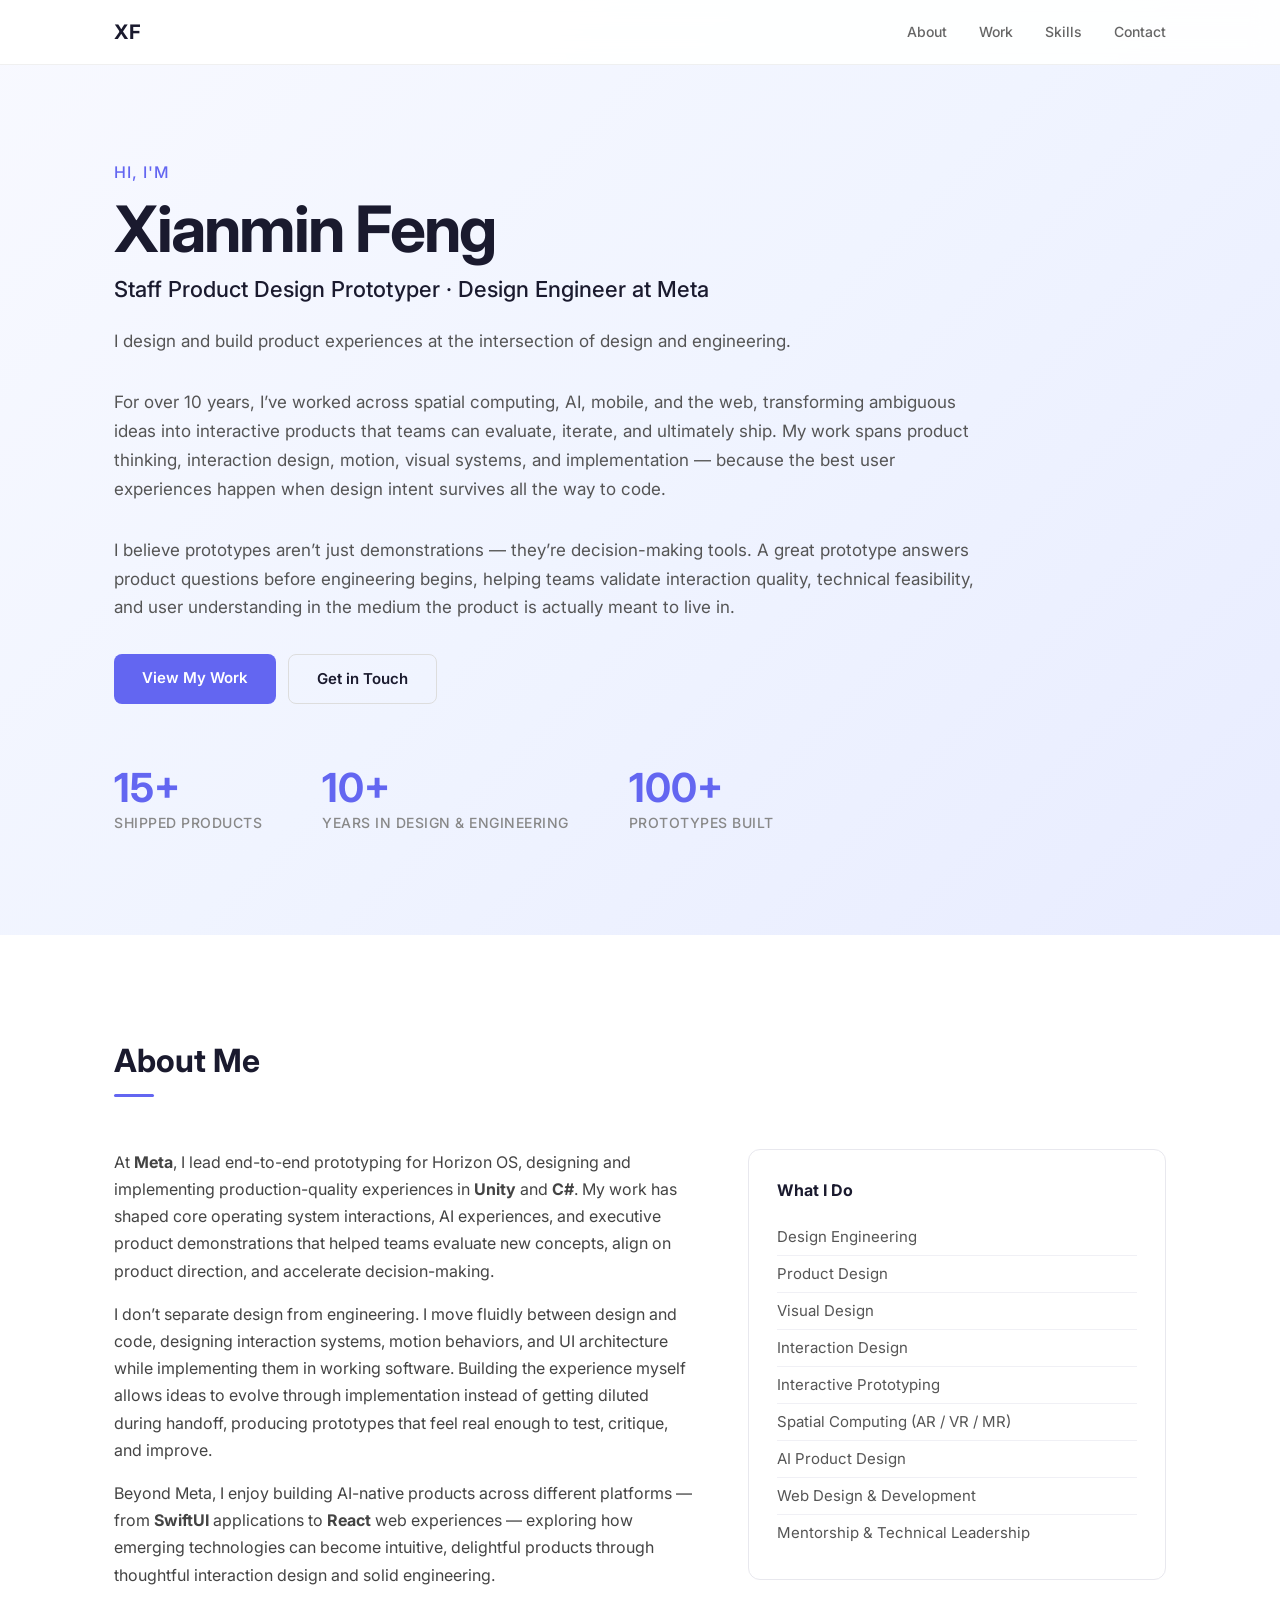
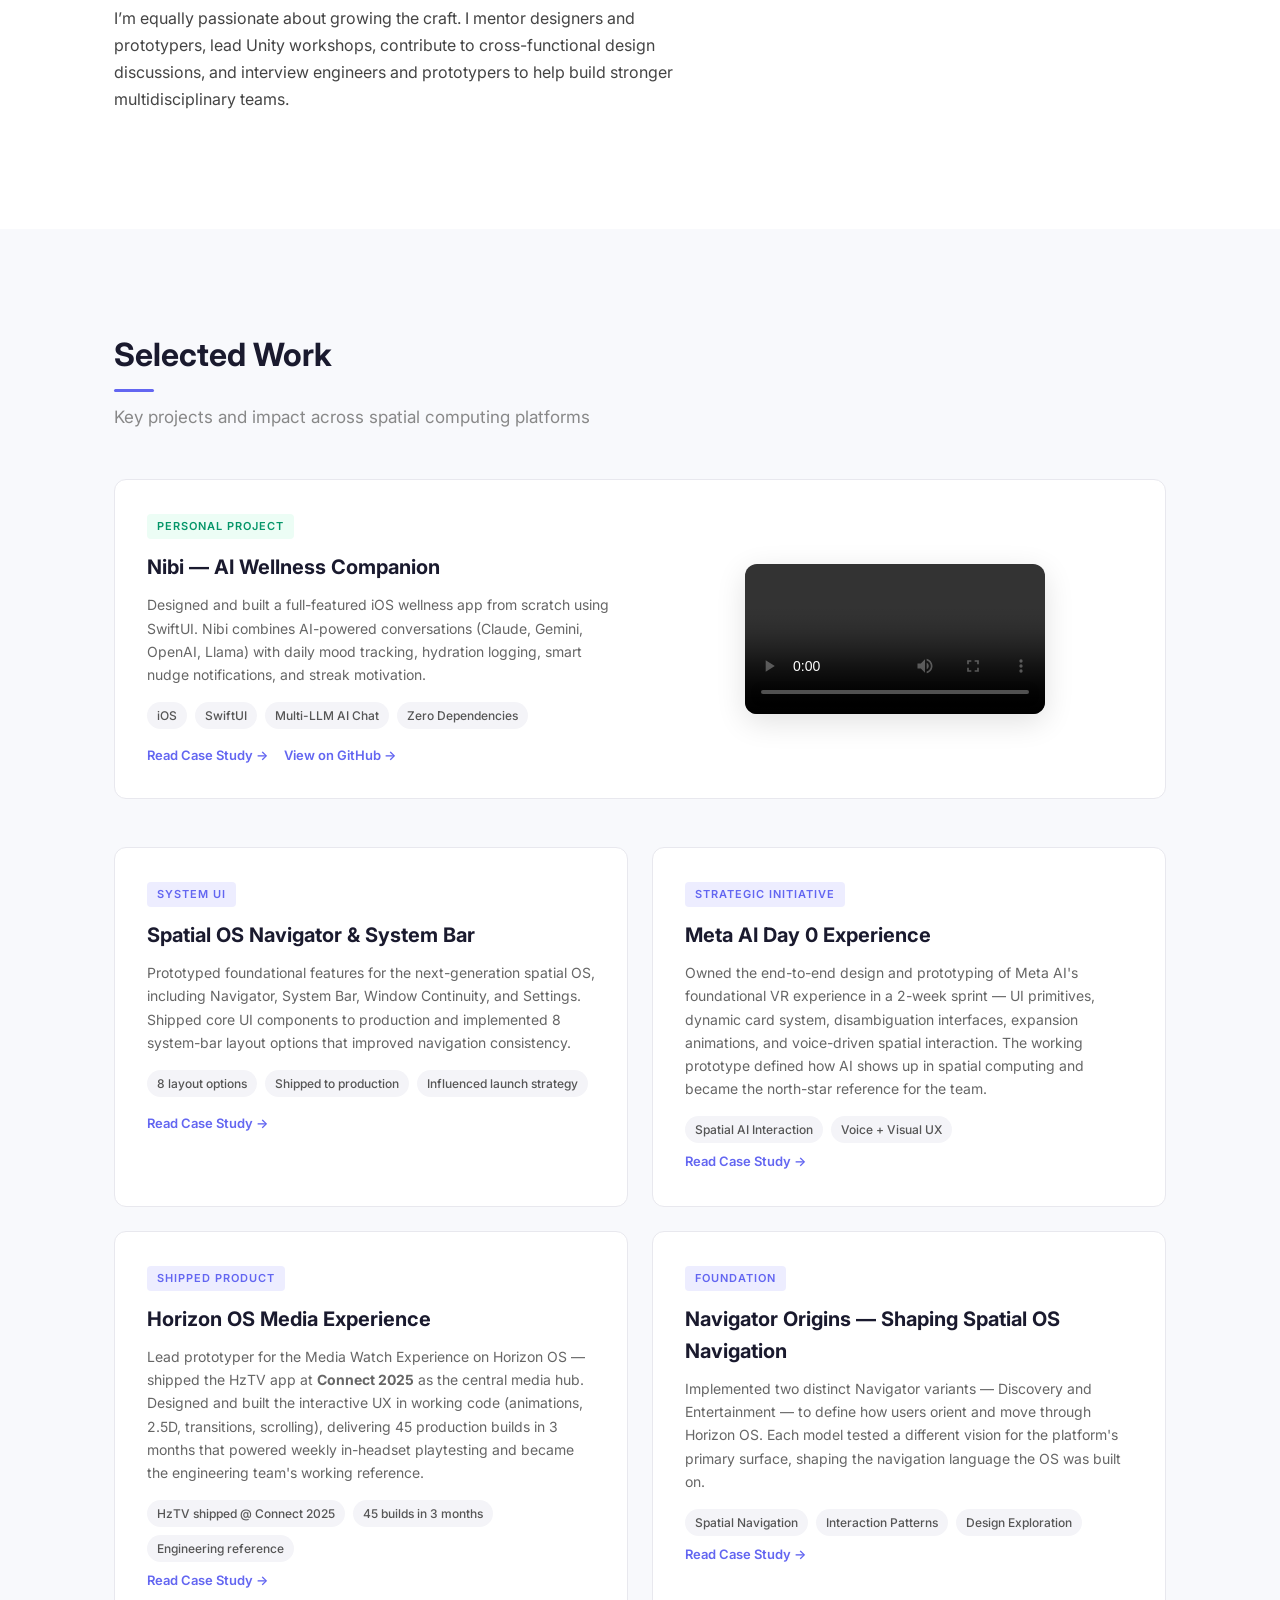
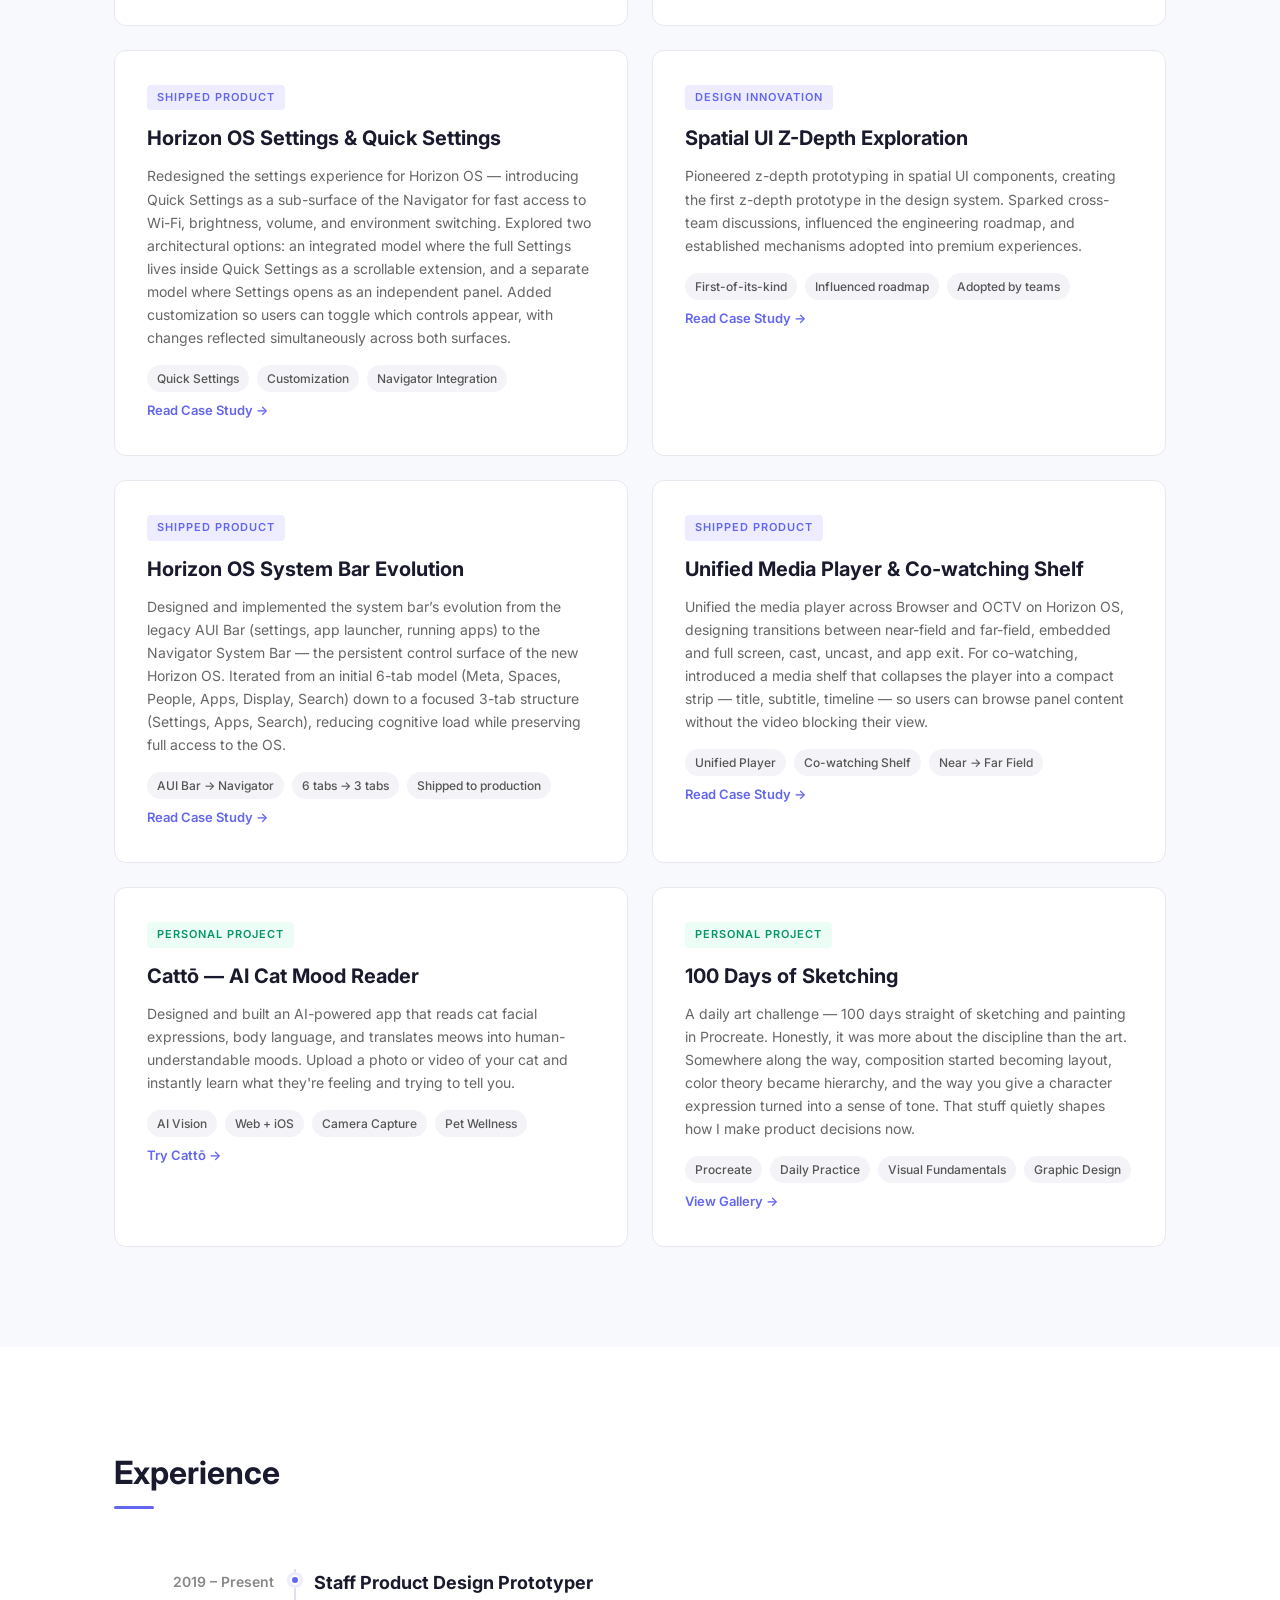
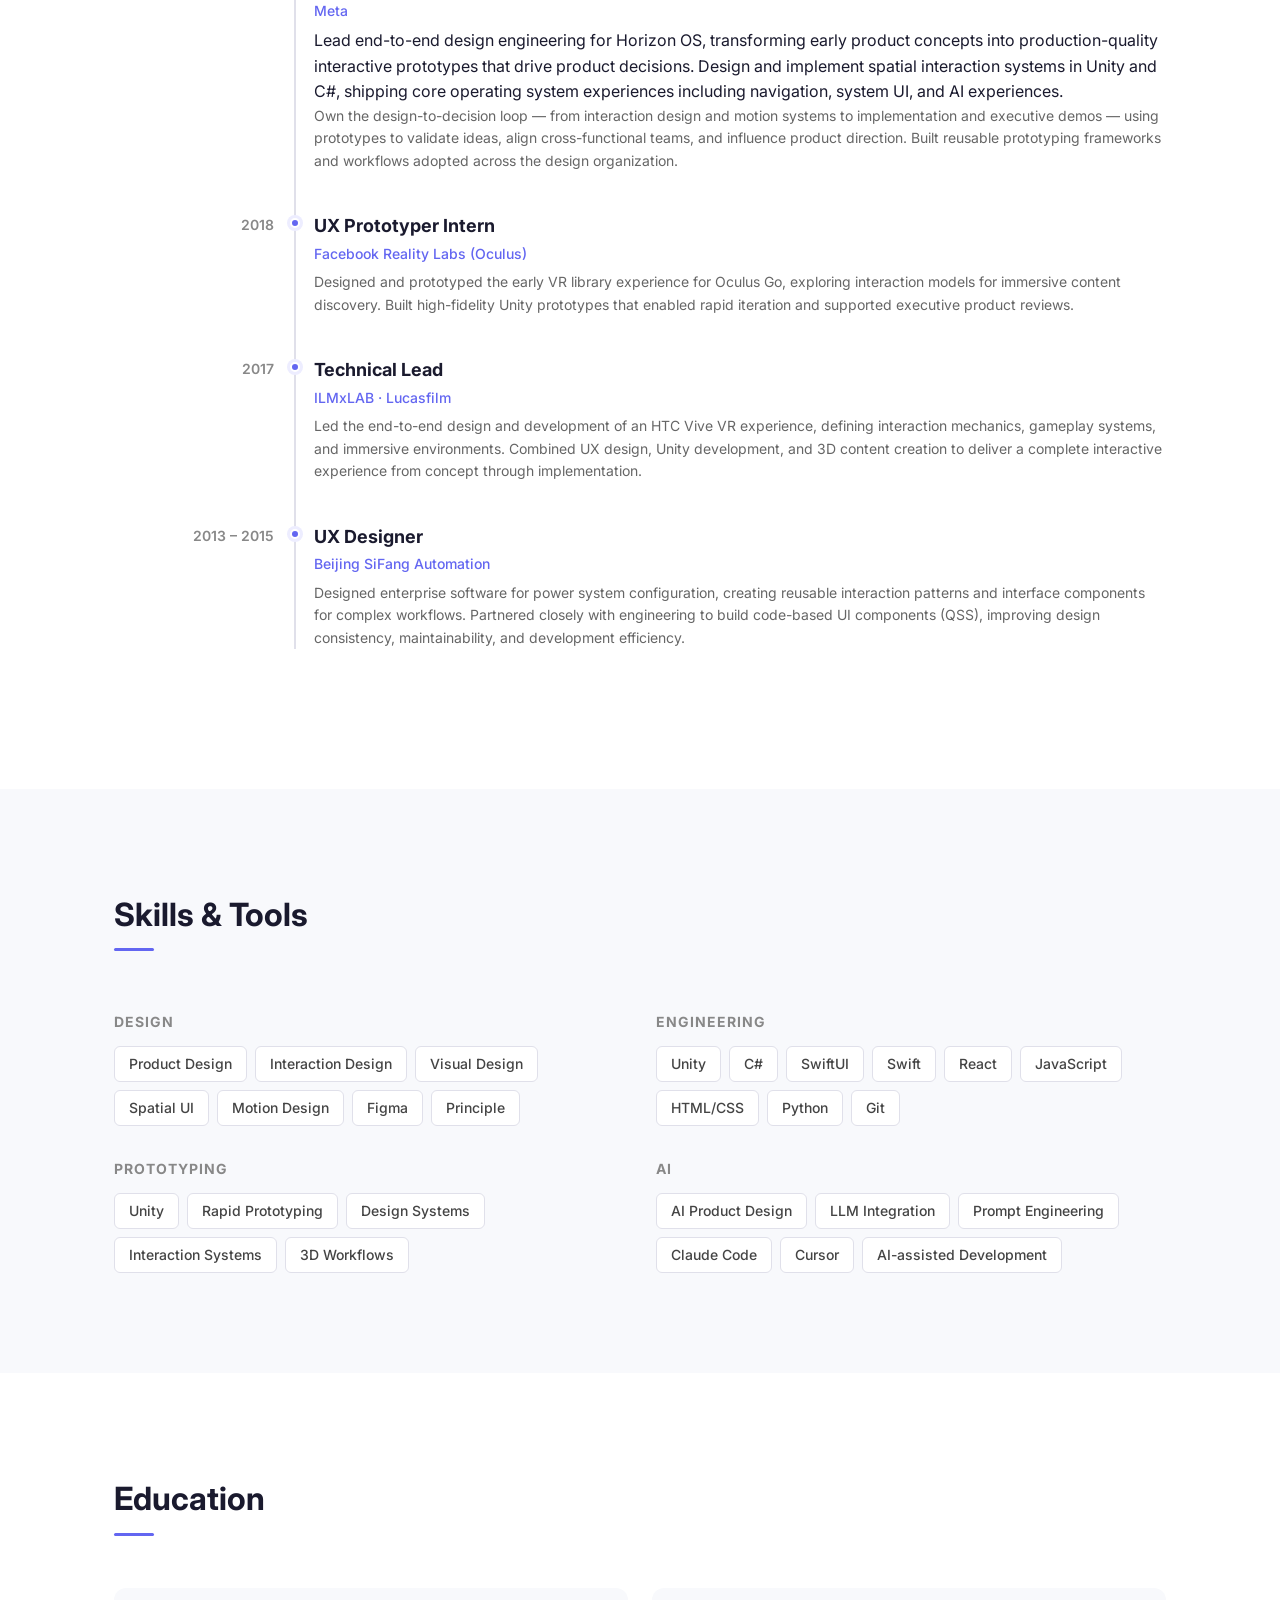
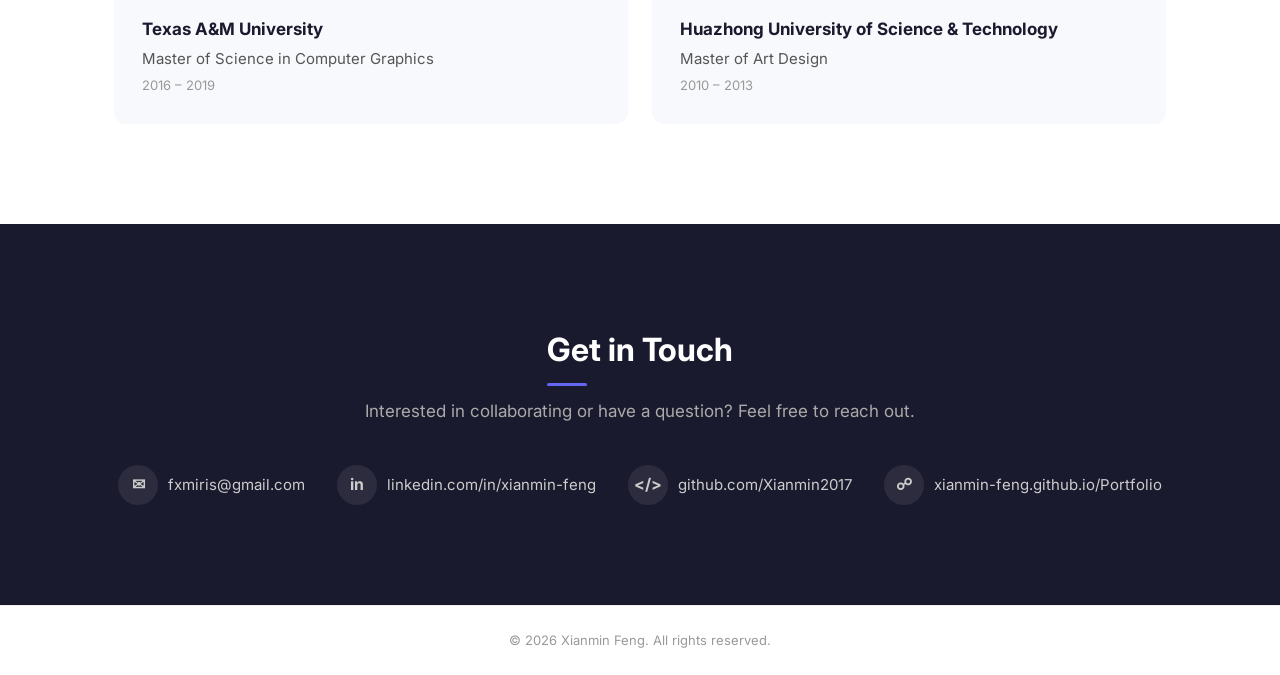
==== commit 8e5d820d: "Update stat label to Years in Design & Engineering Co-Authored-By: Claude Opus 4.6 (1M context) <nor" ====
--- a/docs/index.html
+++ b/docs/index.html
@@ -57,7 +57,7 @@
       </div>
       <div class="stat">
         <span class="stat-number">10+</span>
-        <span class="stat-label">Years in XR</span>
+        <span class="stat-label">Years in Design &amp; Engineering</span>
       </div>
       <div class="stat">
         <span class="stat-number">100+</span>
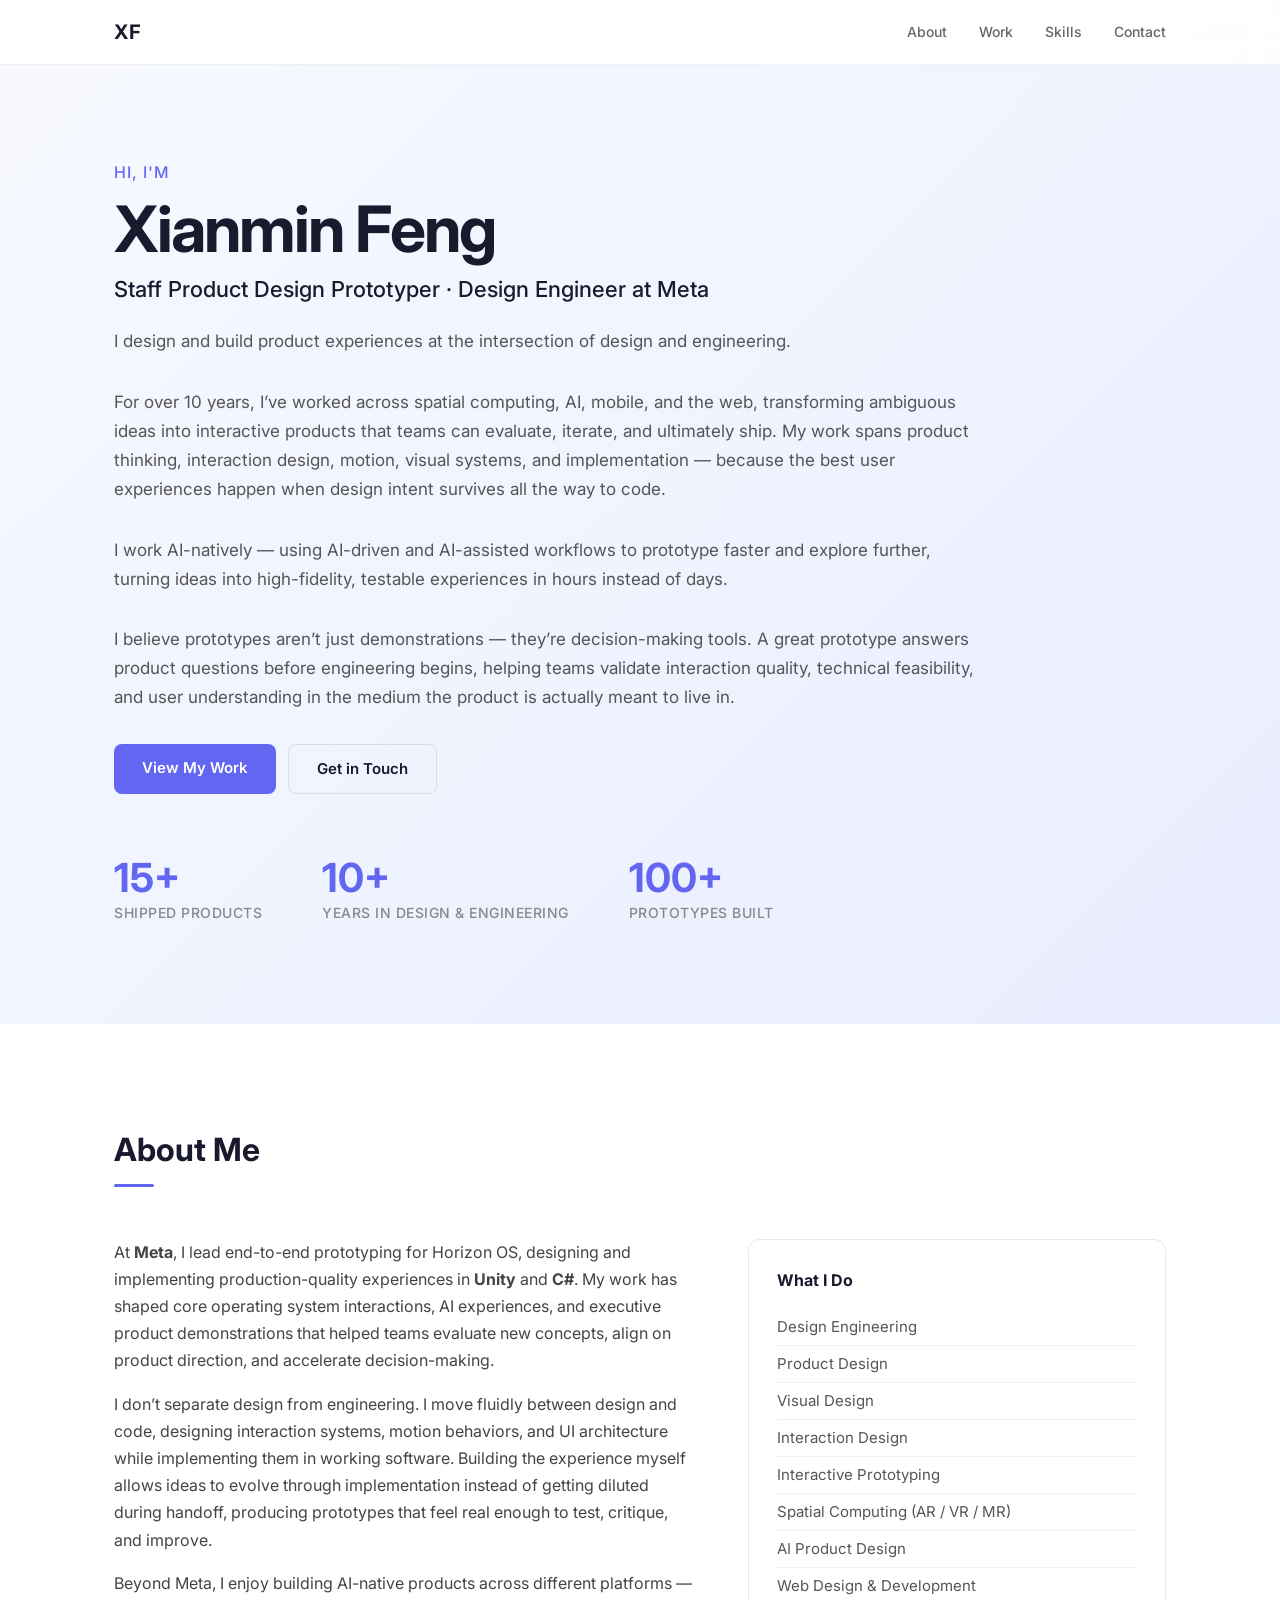
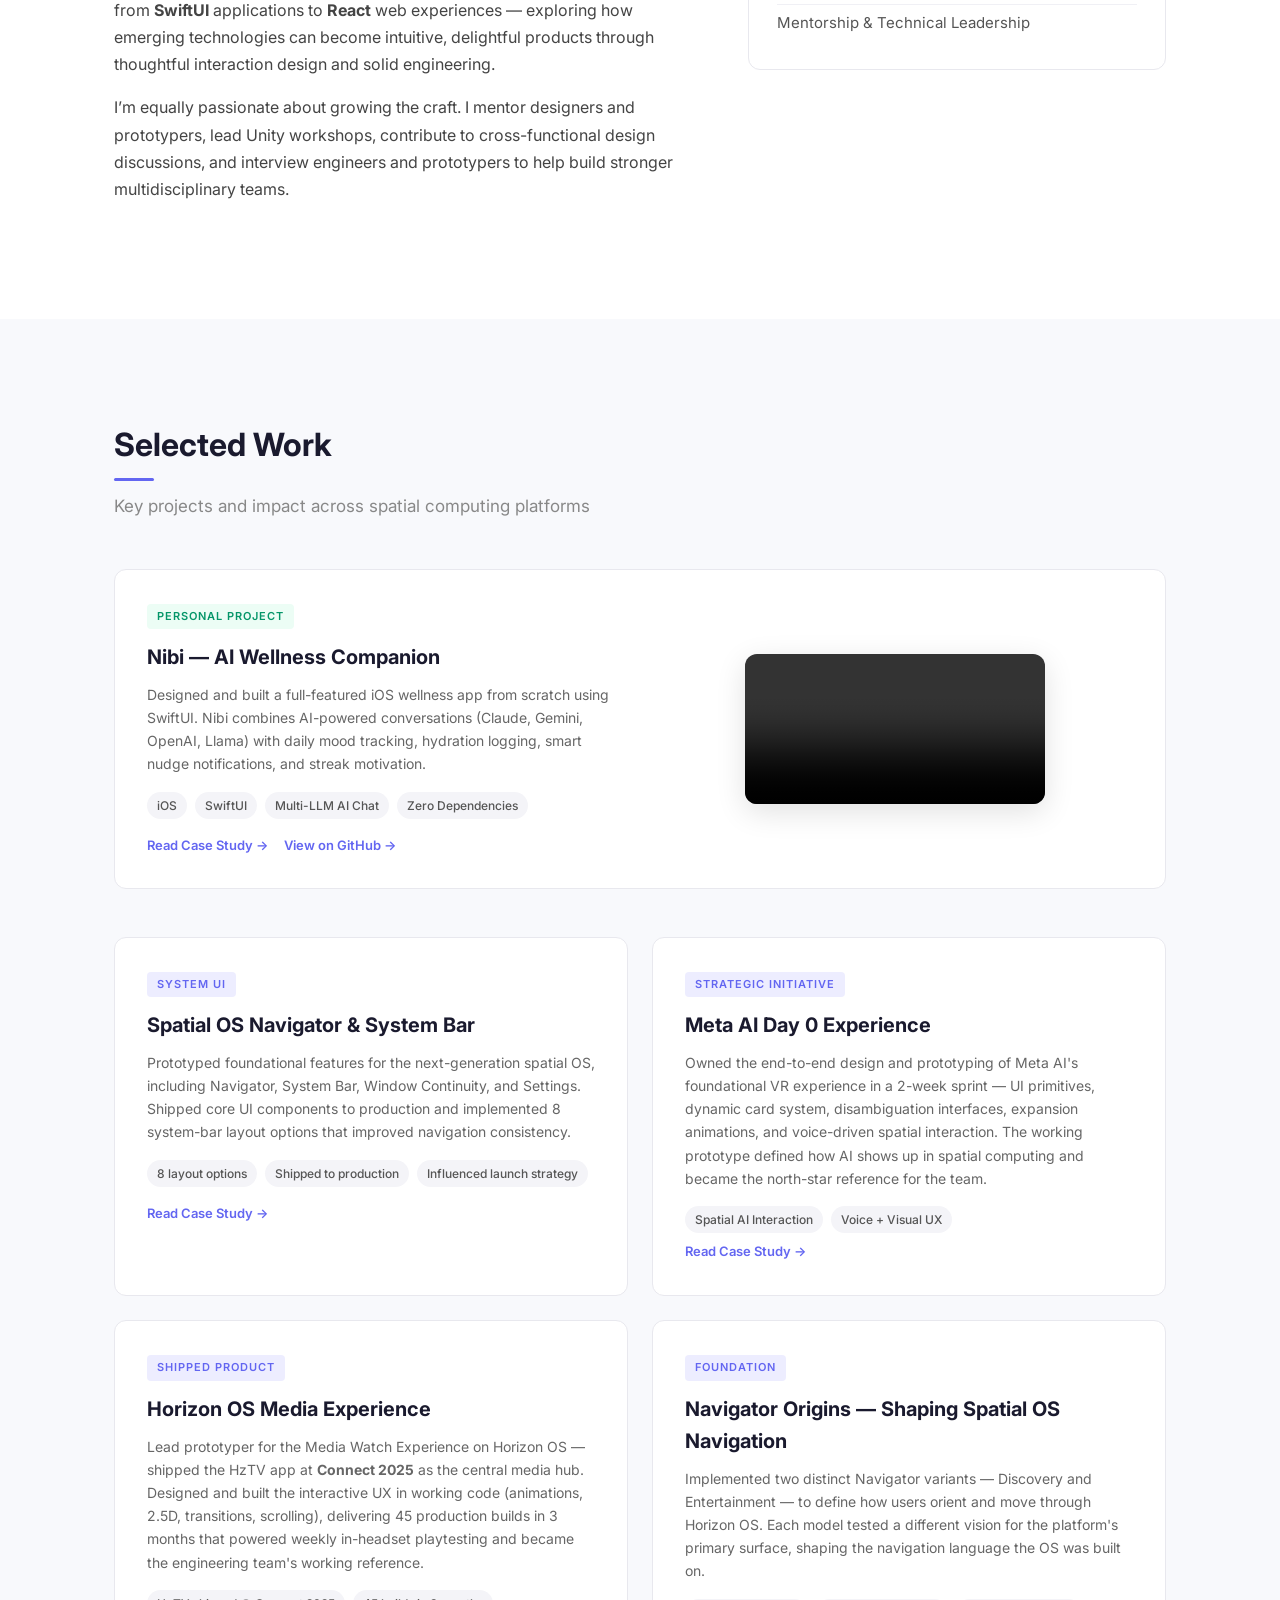
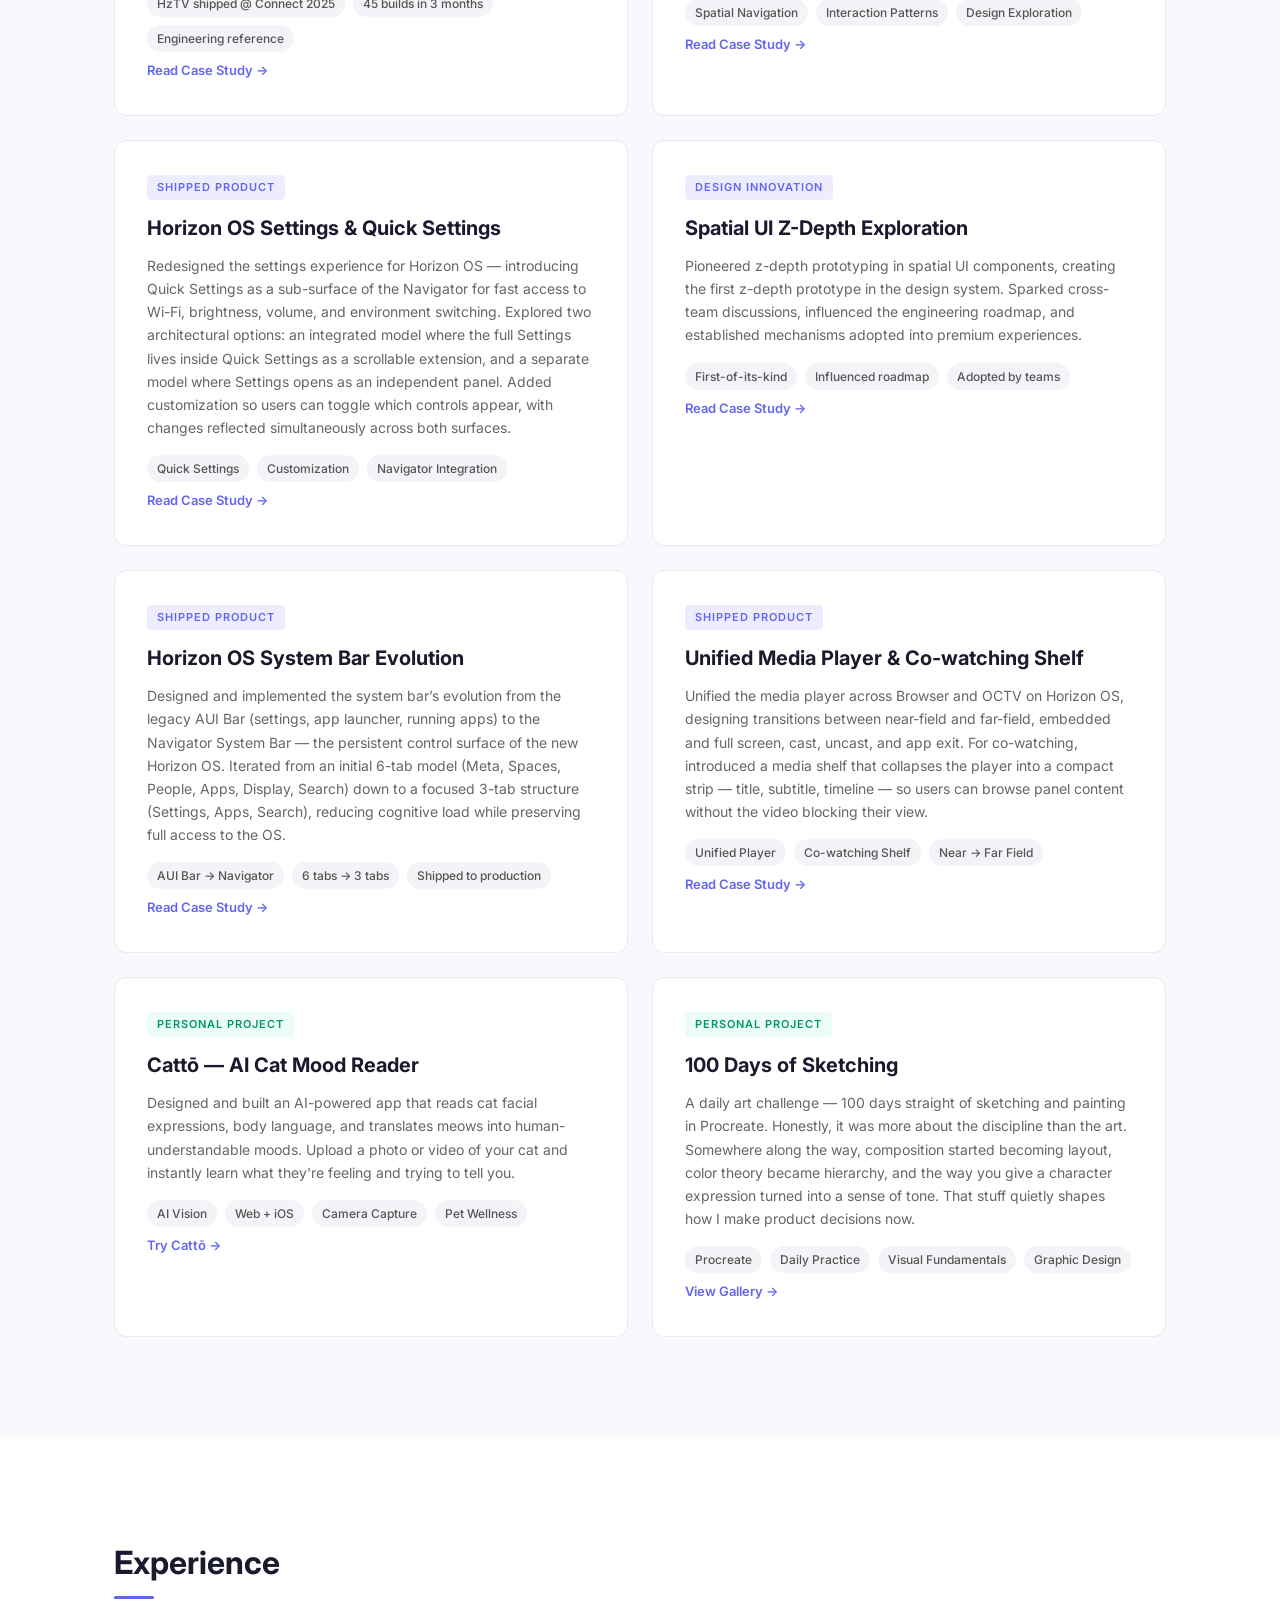
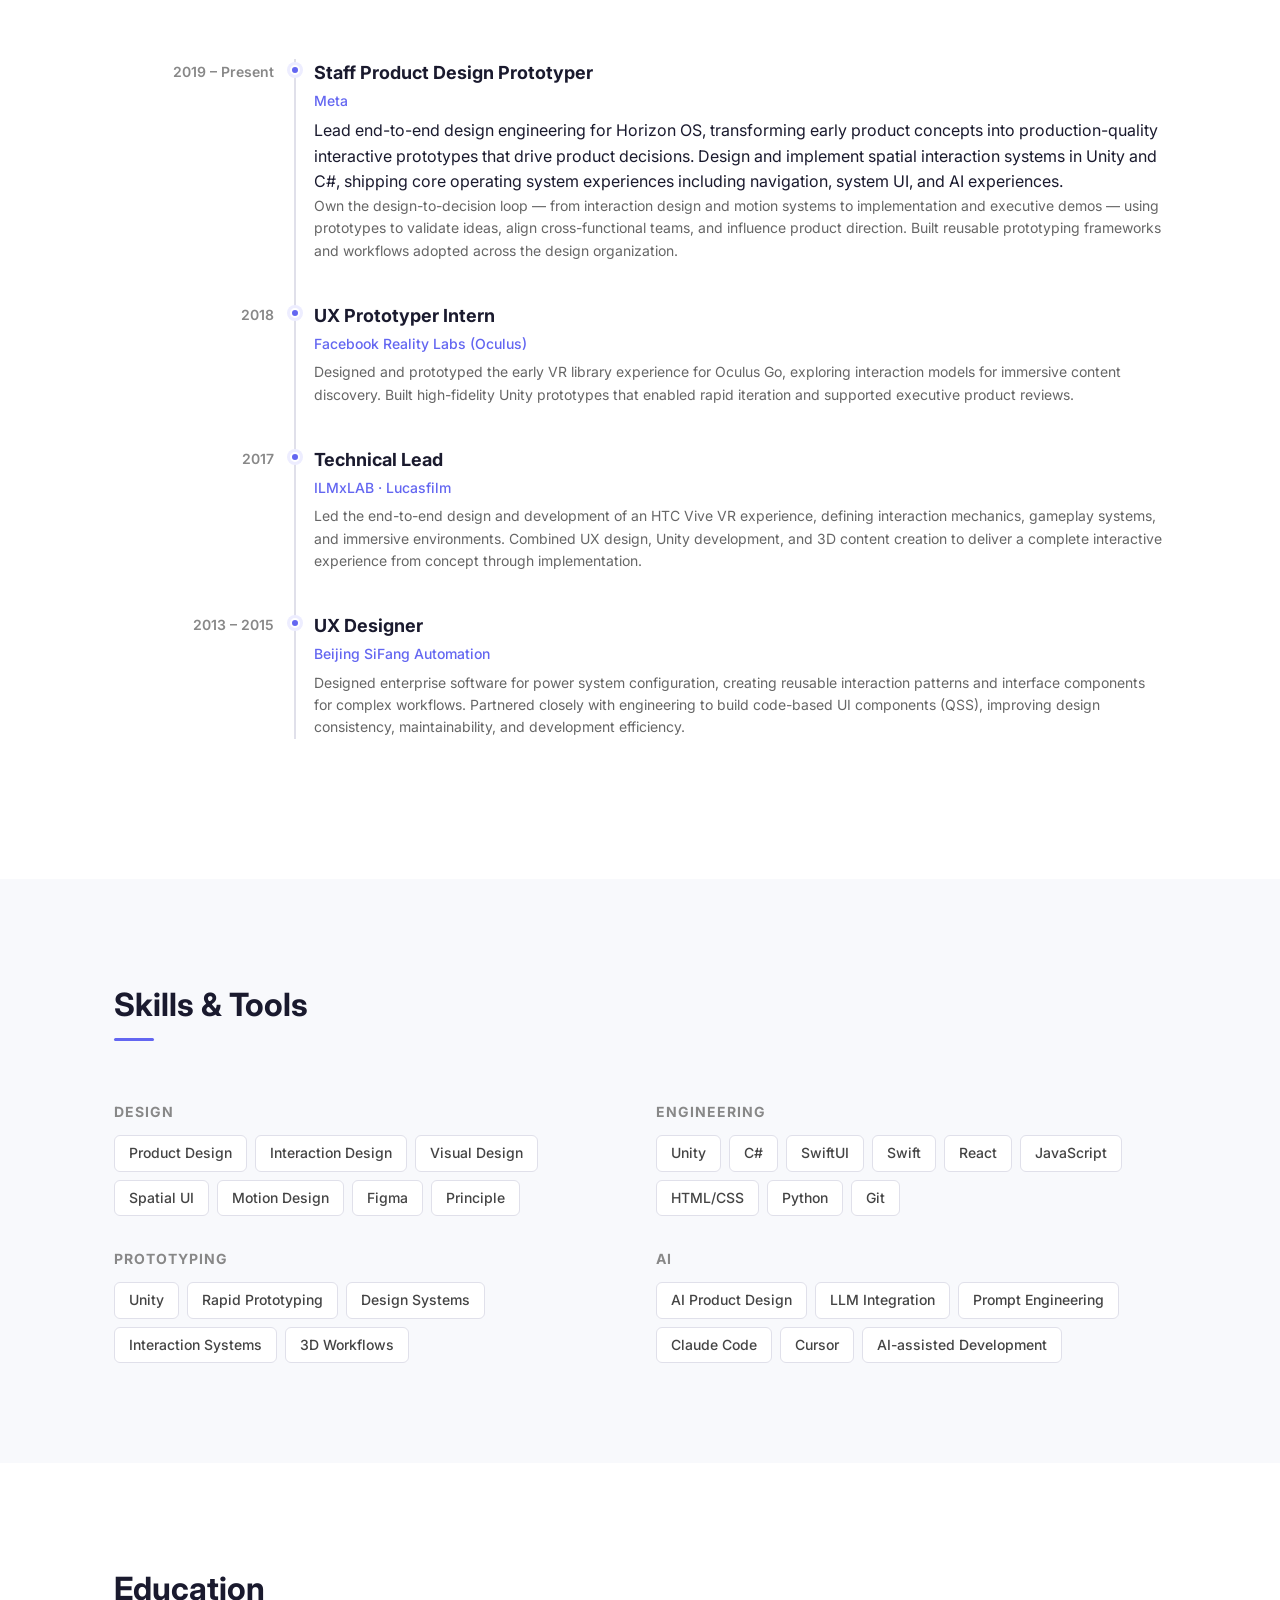
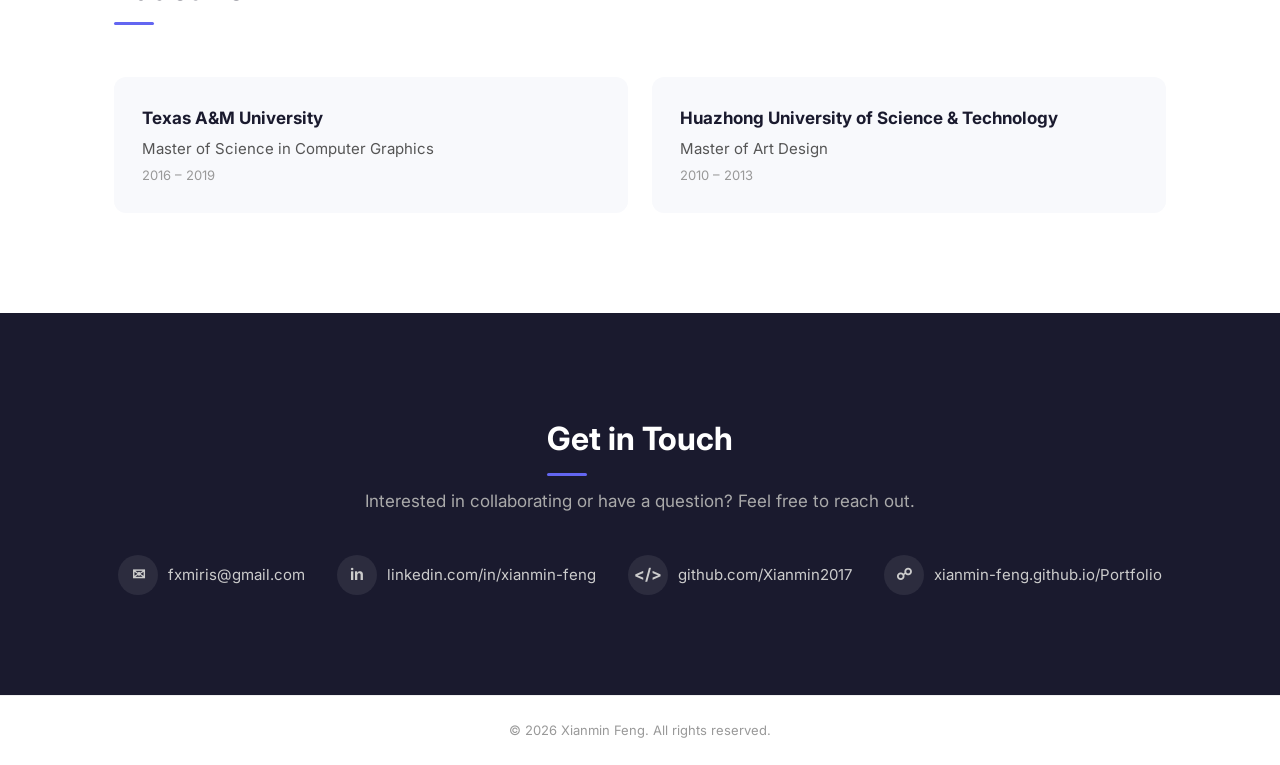
==== commit 8d66a97f: "Add AI-native workflow statement to hero intro Co-Authored-By: Claude Opus 4.6 (1M context) <noreply" ====
--- a/docs/index.html
+++ b/docs/index.html
@@ -39,6 +39,11 @@
       and ultimately ship. My work spans product thinking, interaction design, motion, visual
       systems, and implementation &mdash; because the best user experiences happen when design
       intent survives all the way to code.
+    </p>
+    <p class="hero-desc">
+      I work AI-natively &mdash; using AI-driven and AI-assisted workflows to prototype
+      faster and explore further, turning ideas into high-fidelity, testable experiences
+      in hours instead of days.
     </p>
     <p class="hero-desc">
       I believe prototypes aren&rsquo;t just demonstrations &mdash; they&rsquo;re decision-making
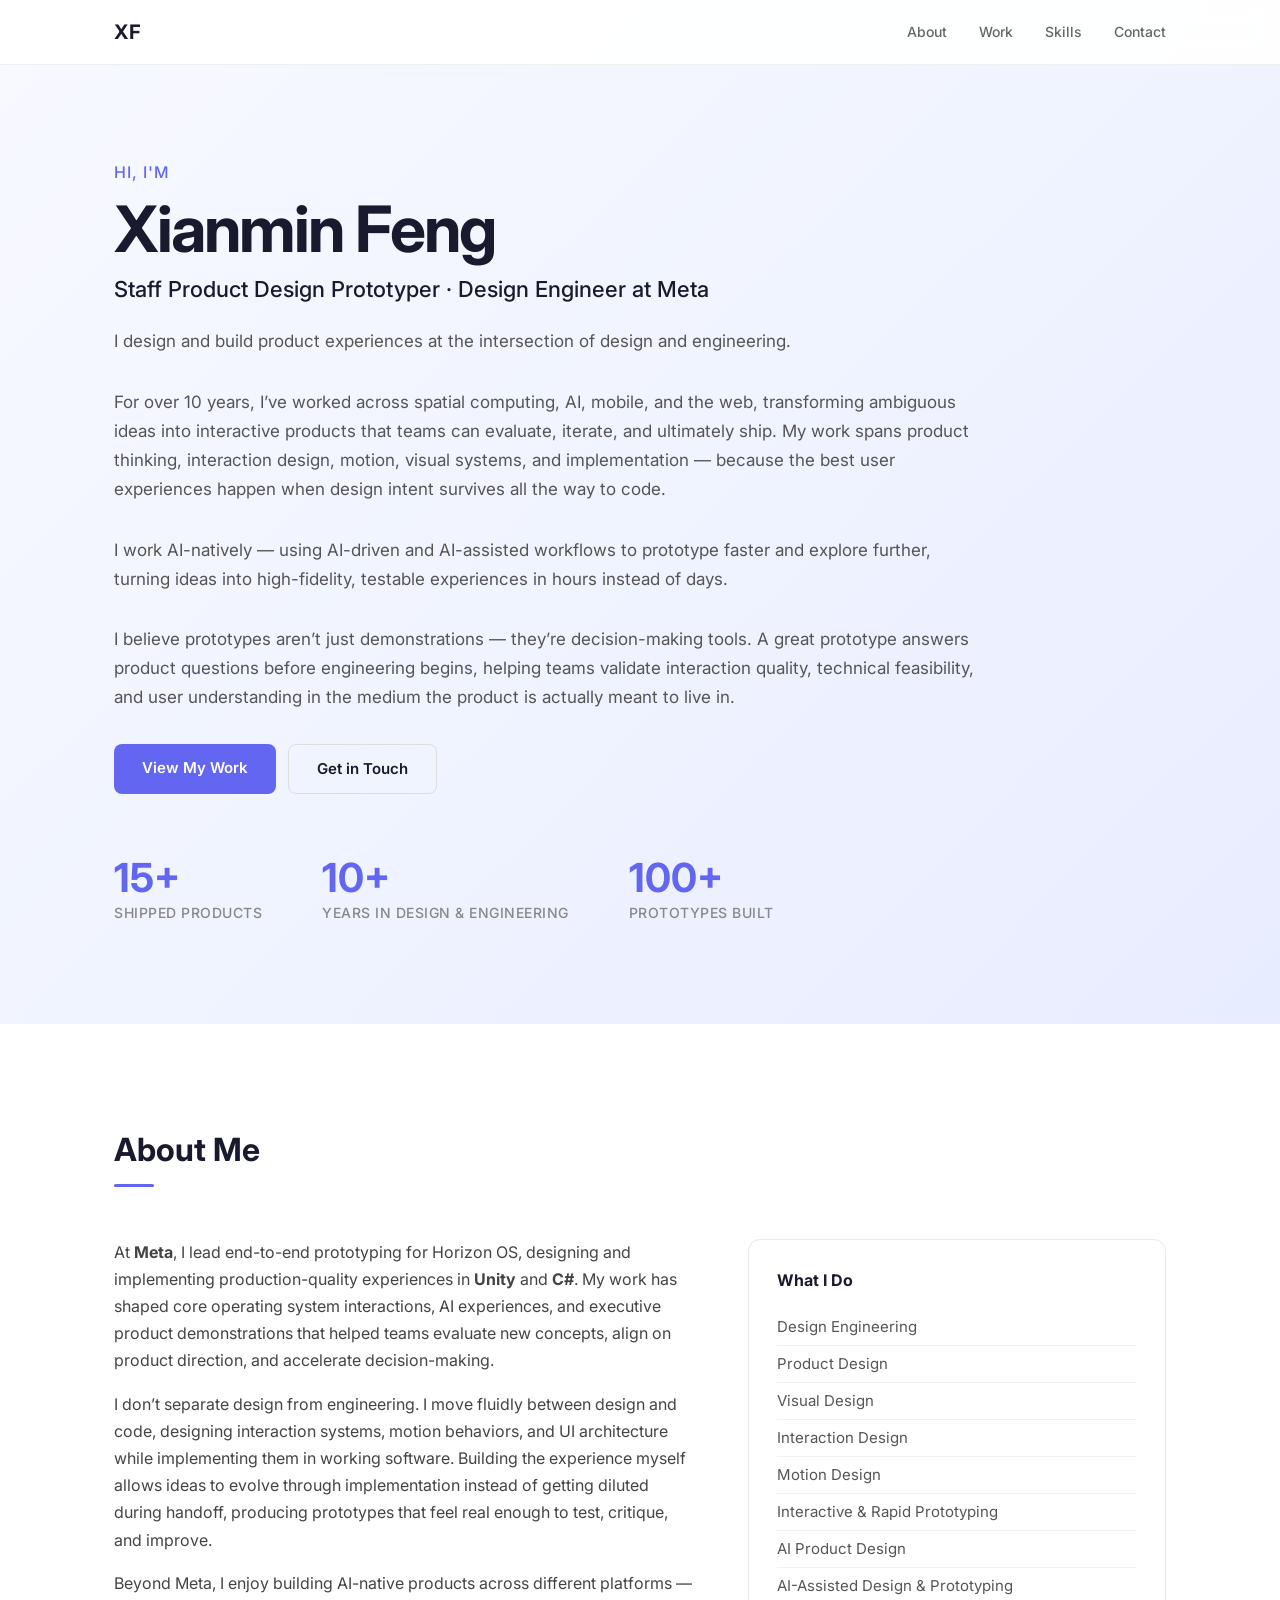
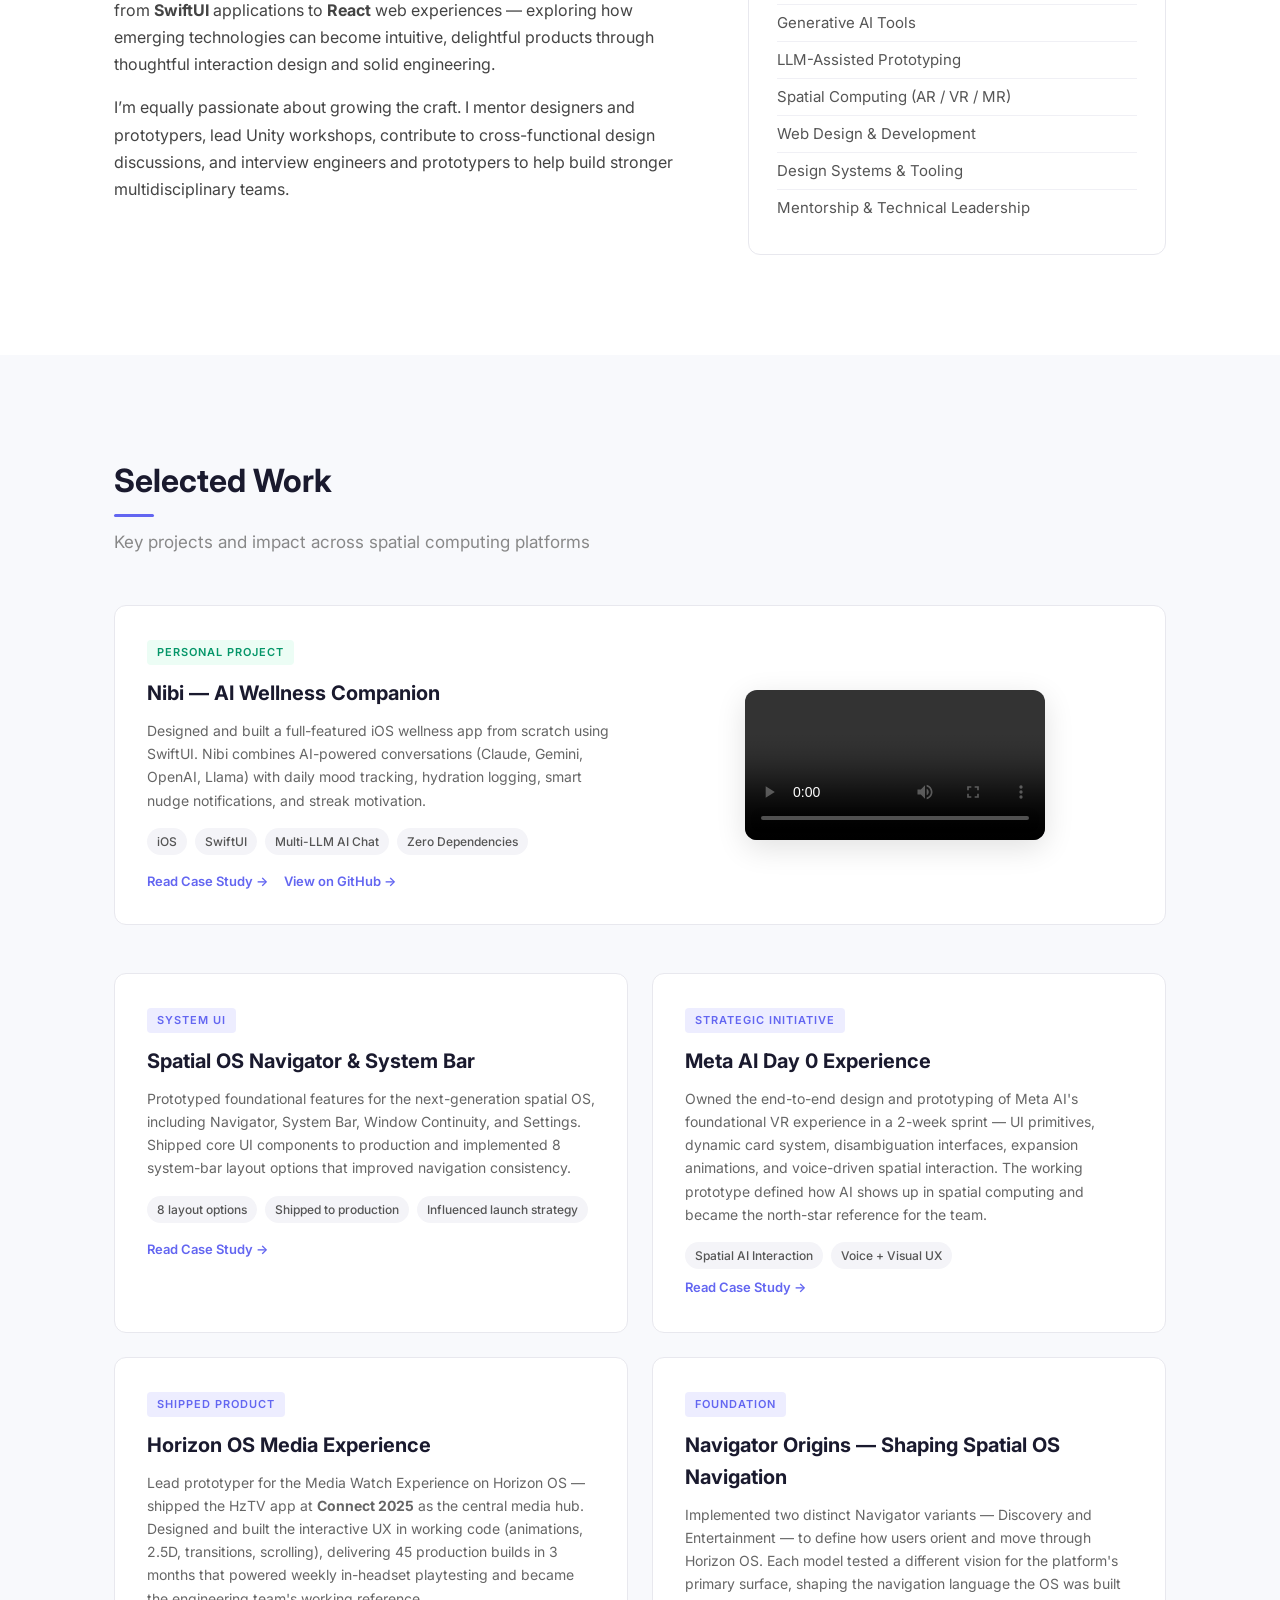
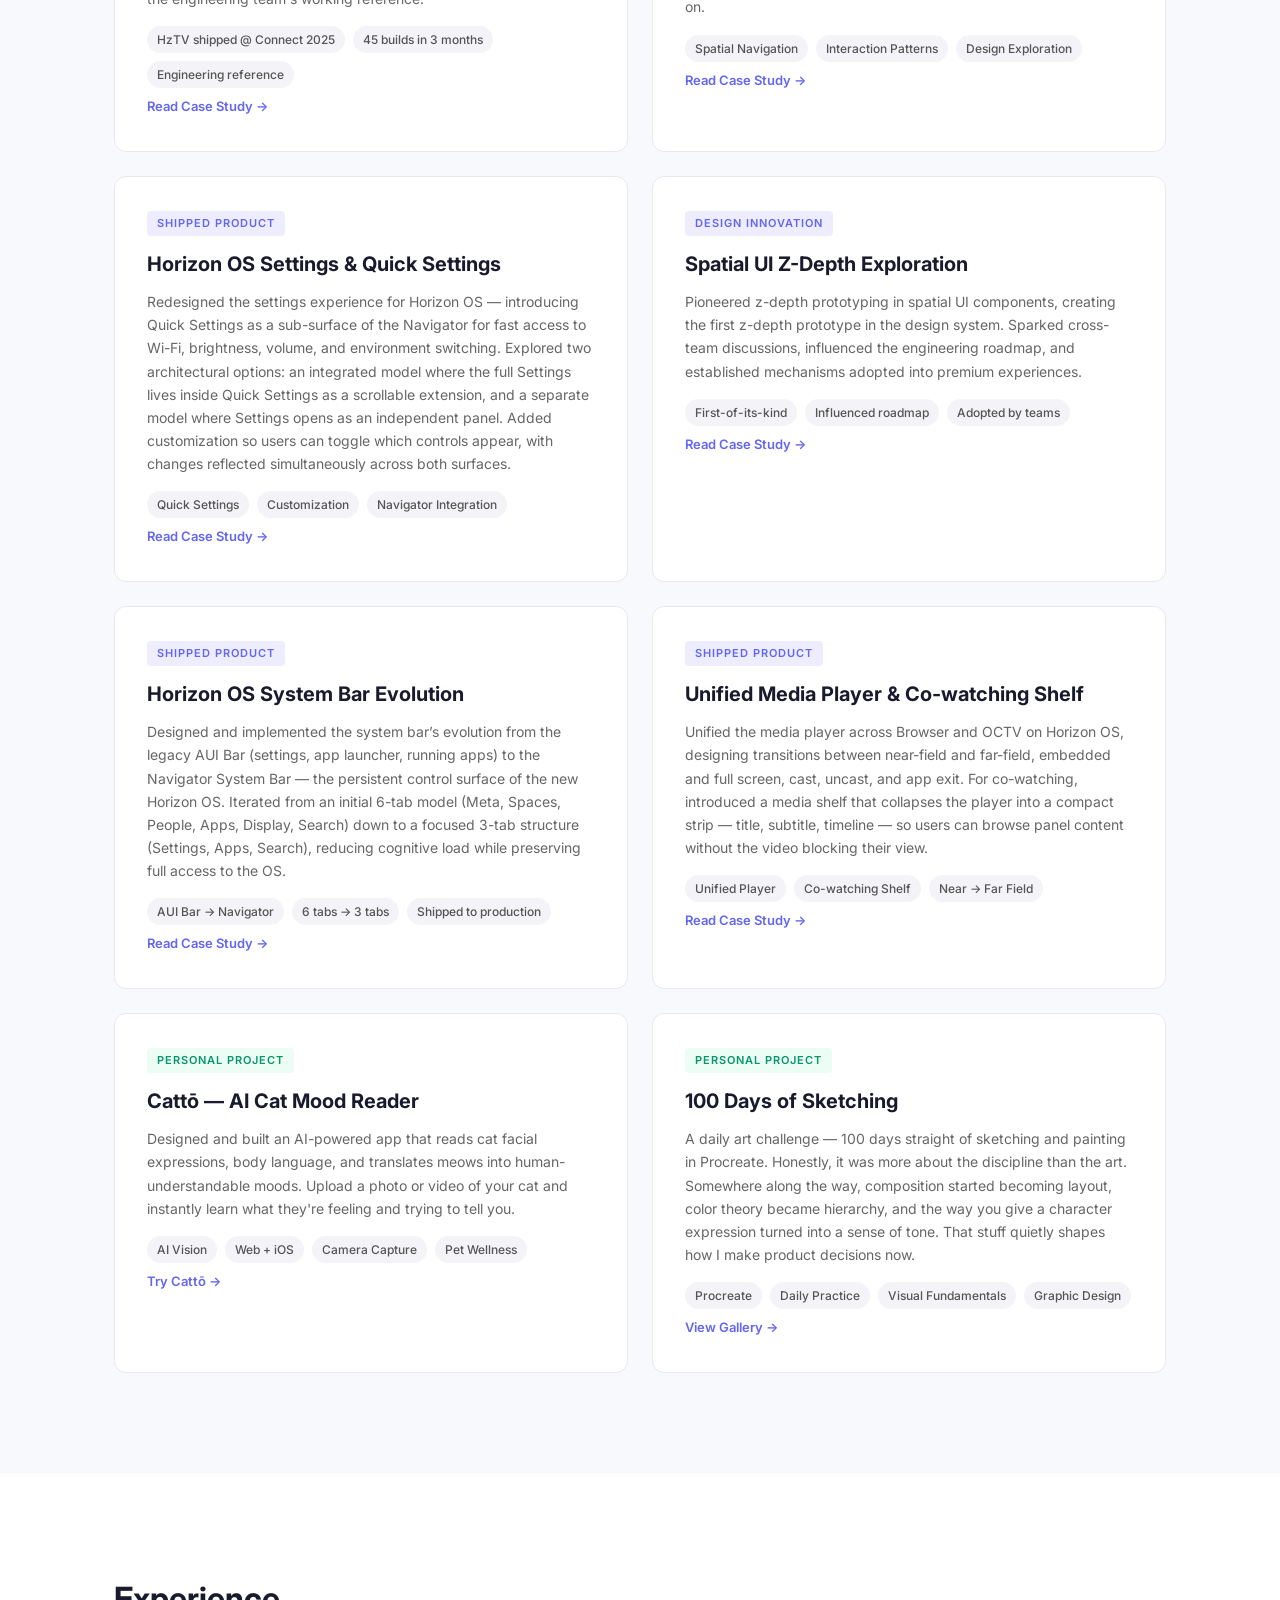
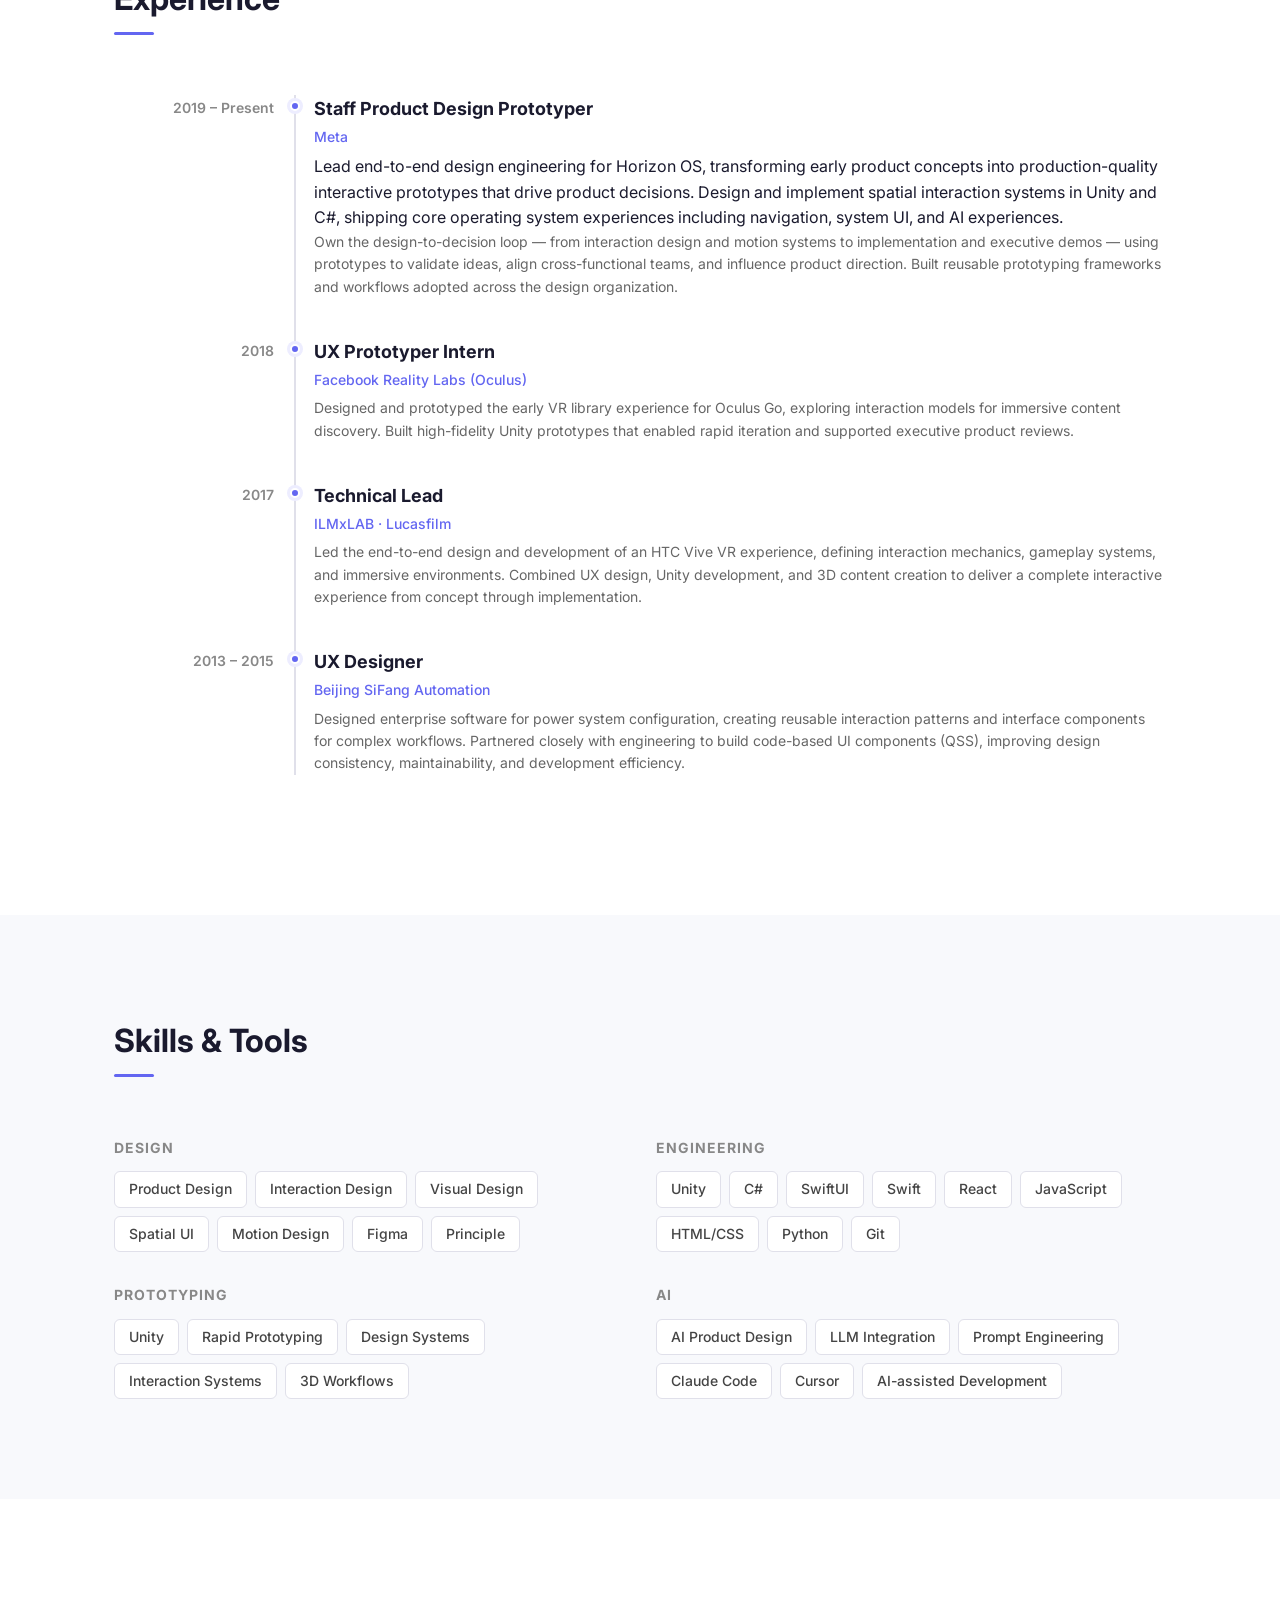
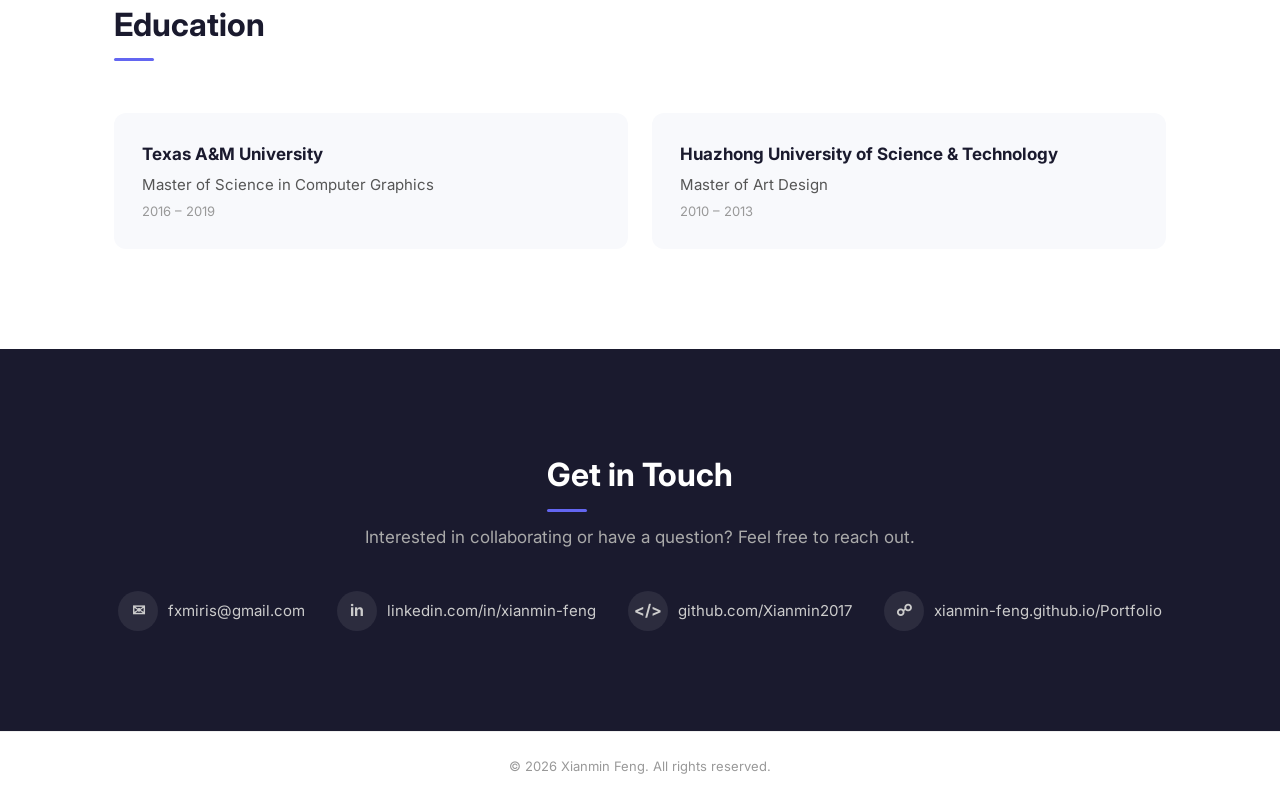
==== commit 3be65d05: "Update What I Do list with AI and motion design skills Co-Authored-By: Claude Opus 4.6 (1M context) " ====
--- a/docs/index.html
+++ b/docs/index.html
@@ -112,10 +112,15 @@
             <li>Product Design</li>
             <li>Visual Design</li>
             <li>Interaction Design</li>
-            <li>Interactive Prototyping</li>
+            <li>Motion Design</li>
+            <li>Interactive &amp; Rapid Prototyping</li>
+            <li>AI Product Design</li>
+            <li>AI-Assisted Design &amp; Prototyping</li>
+            <li>Generative AI Tools</li>
+            <li>LLM-Assisted Prototyping</li>
             <li>Spatial Computing (AR / VR / MR)</li>
-            <li>AI Product Design</li>
             <li>Web Design &amp; Development</li>
+            <li>Design Systems &amp; Tooling</li>
             <li>Mentorship &amp; Technical Leadership</li>
           </ul>
         </div>
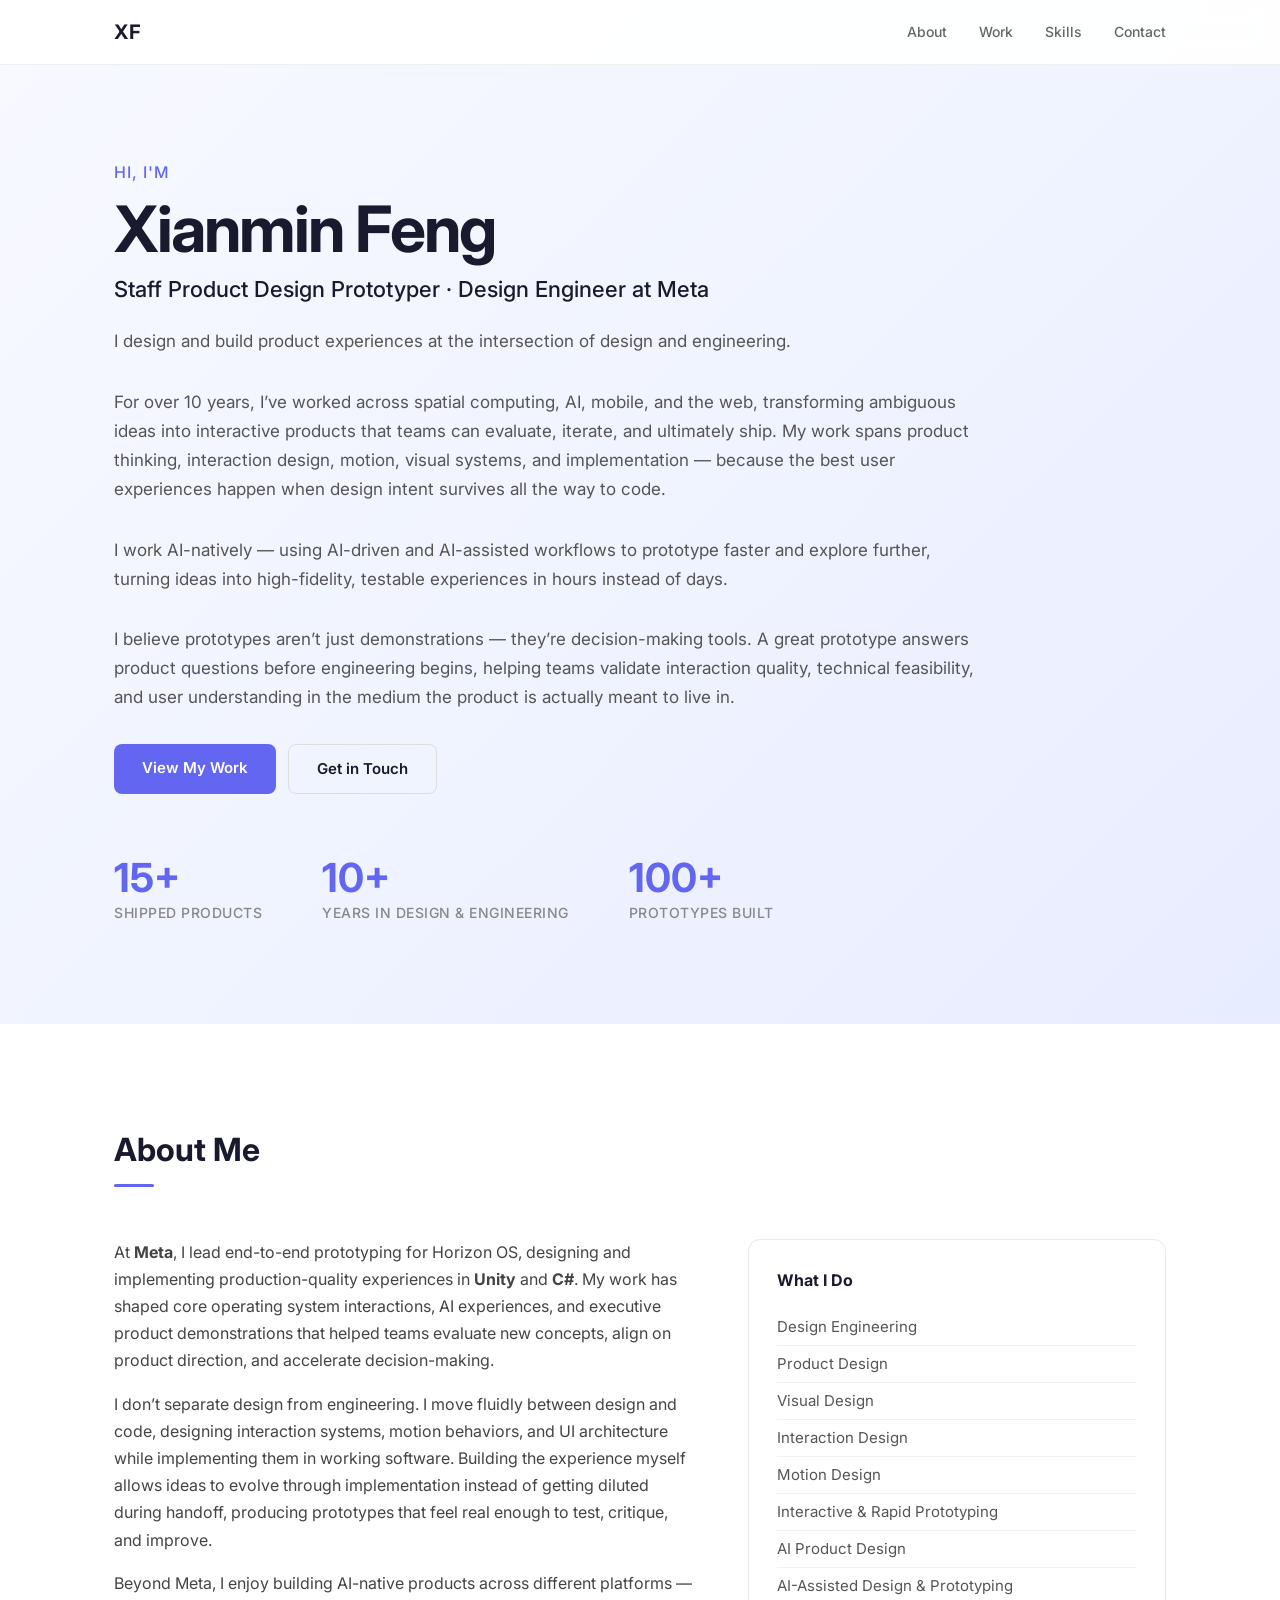
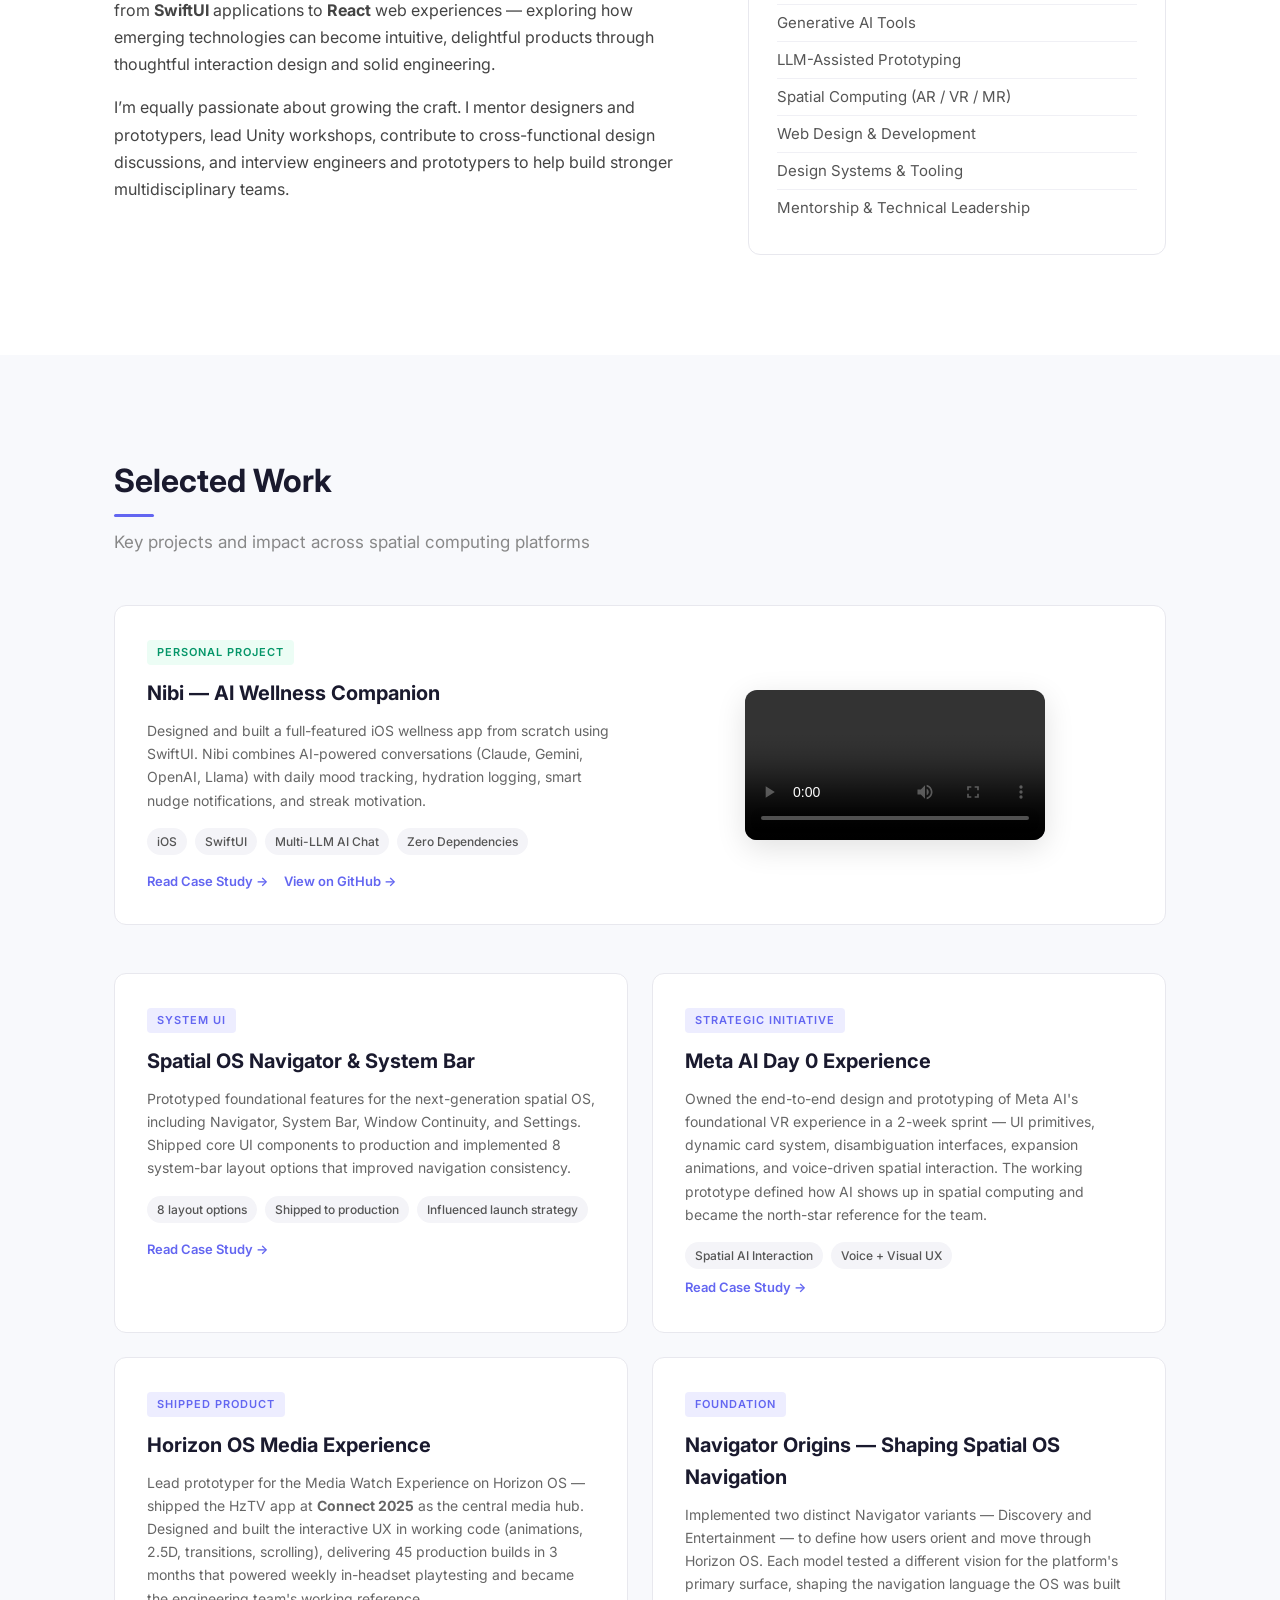
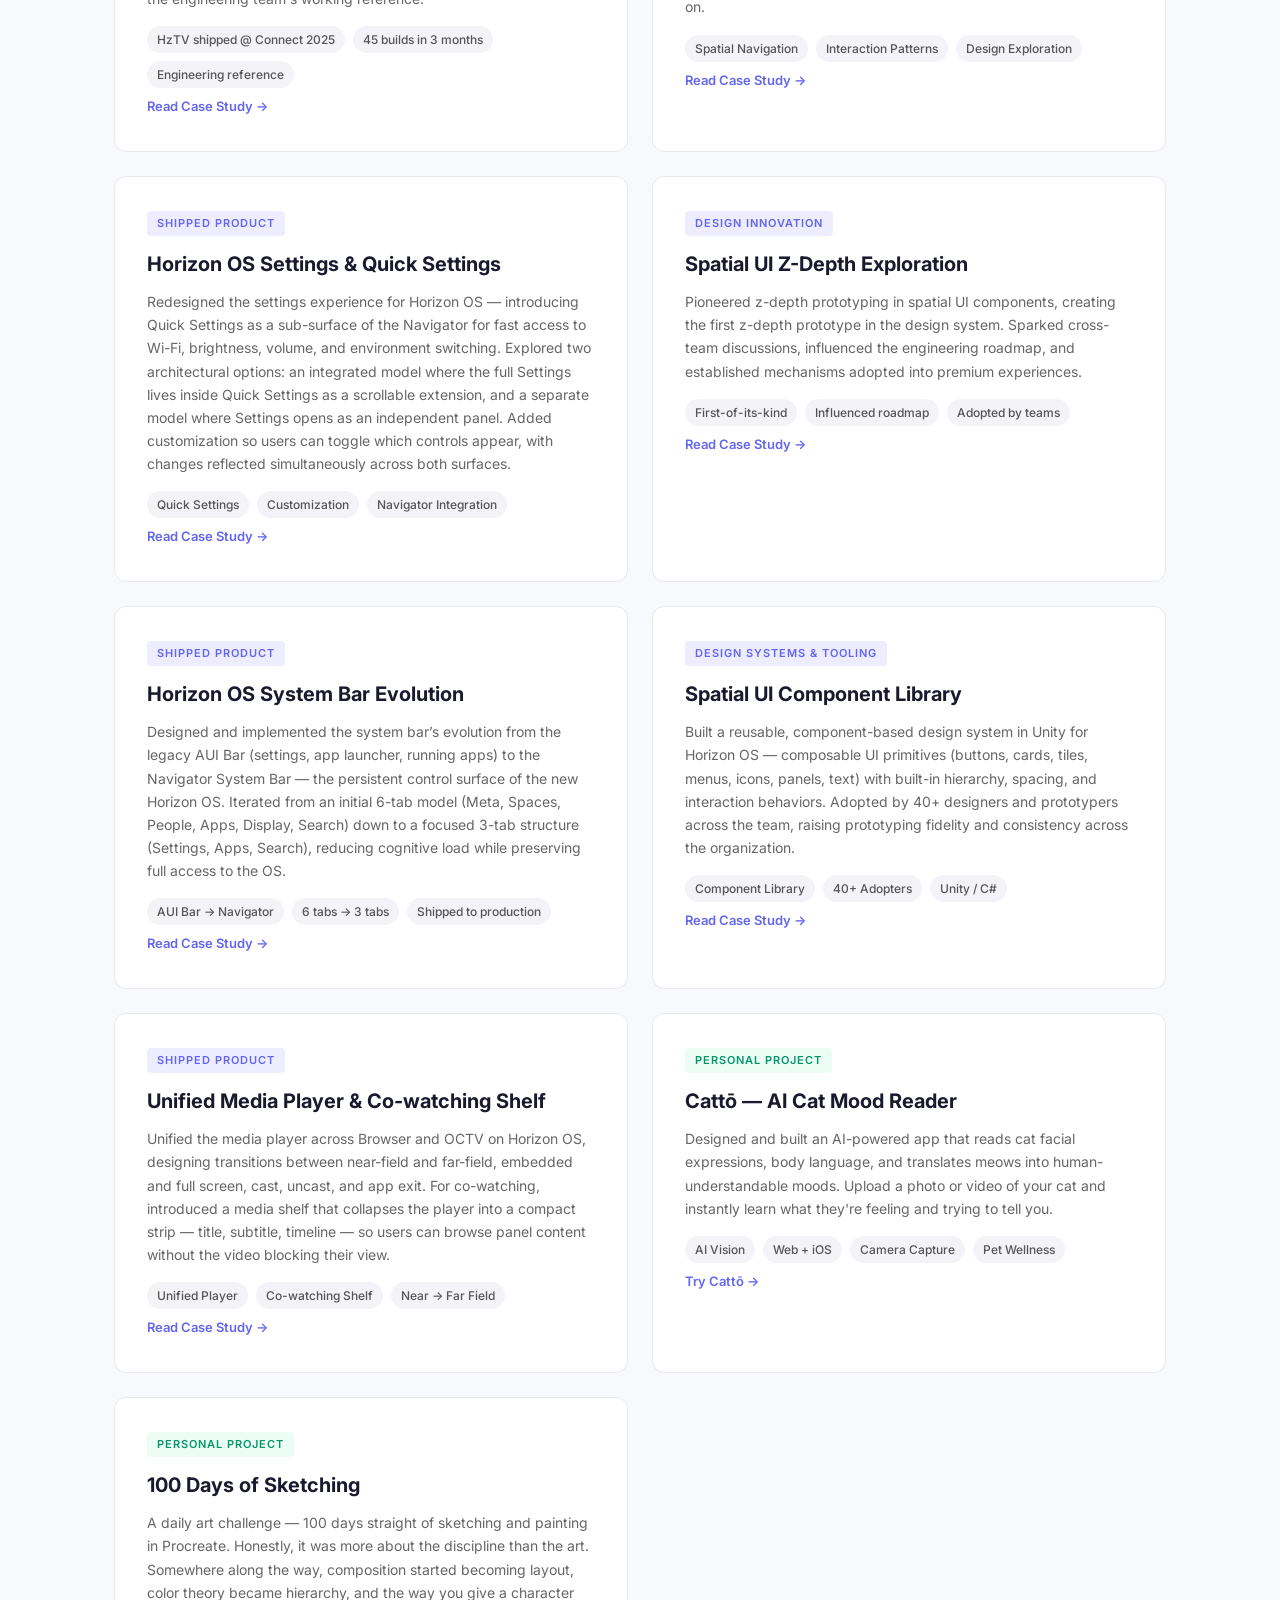
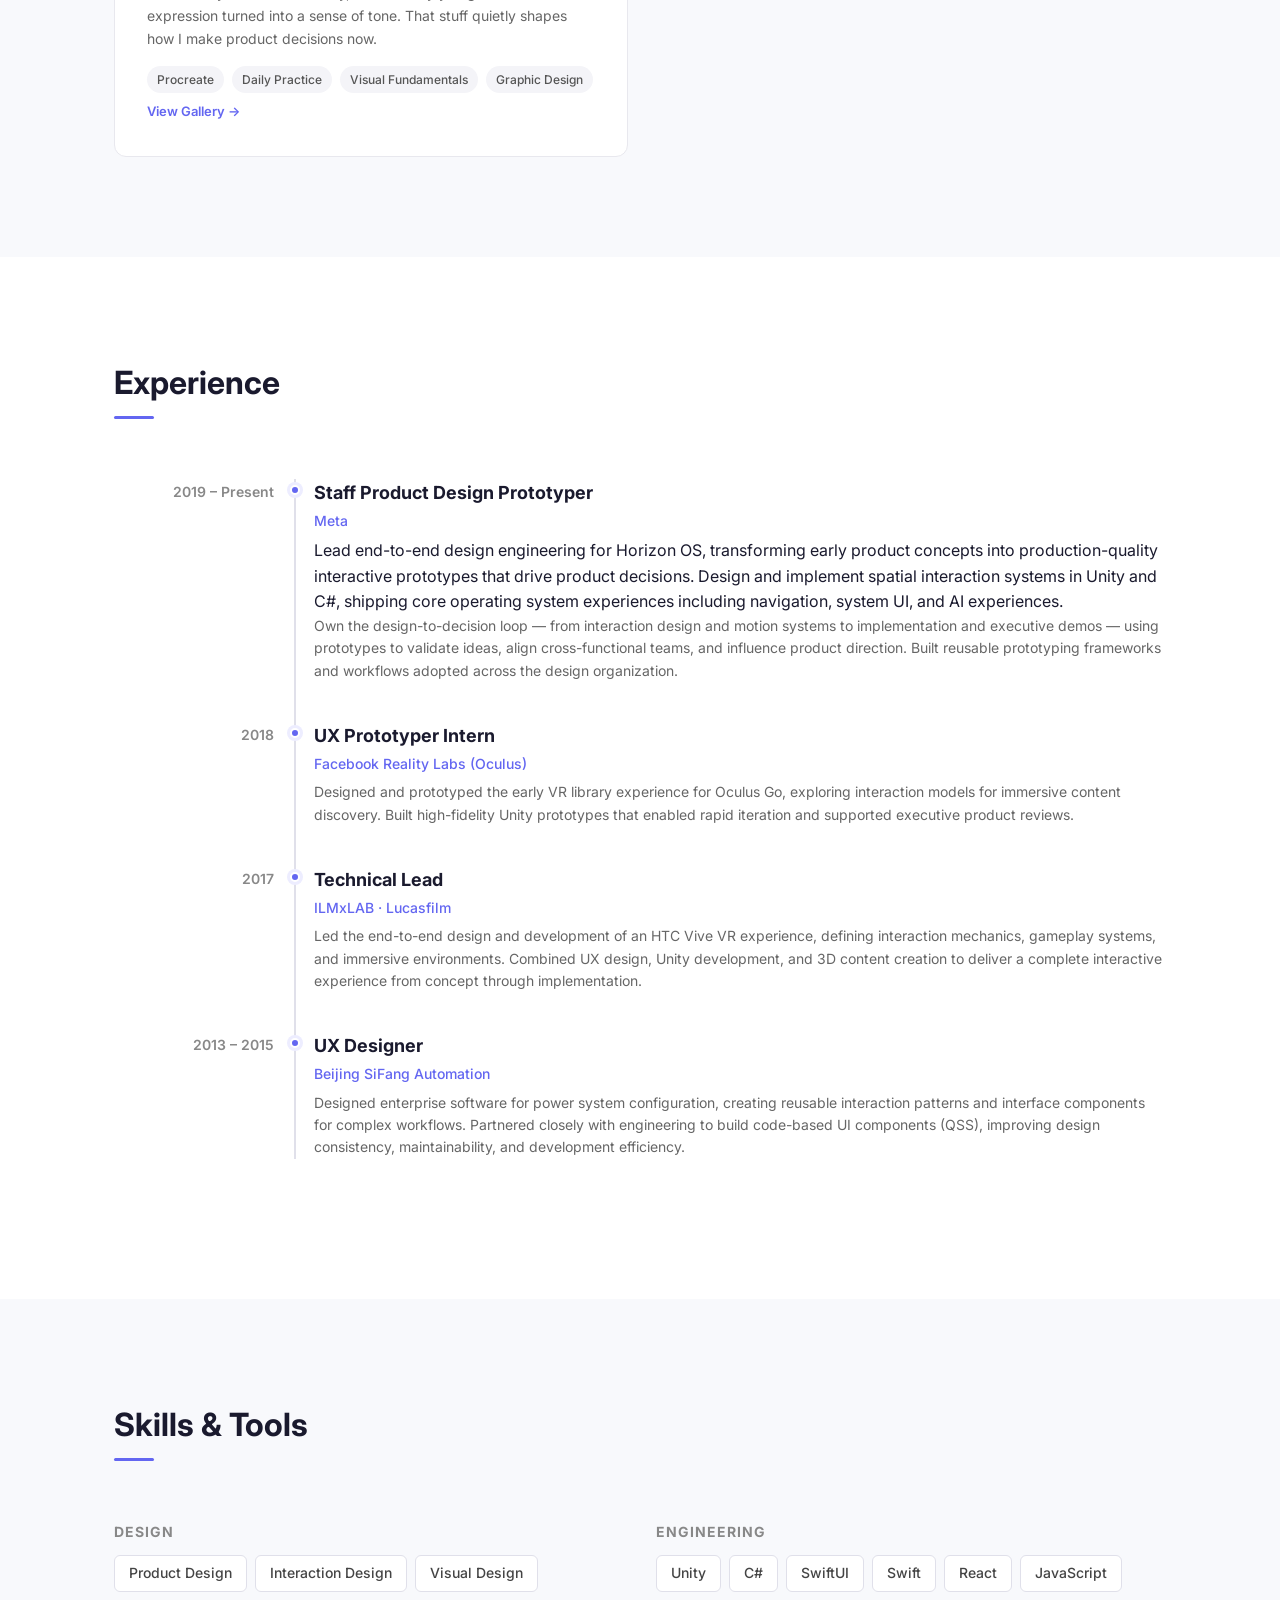
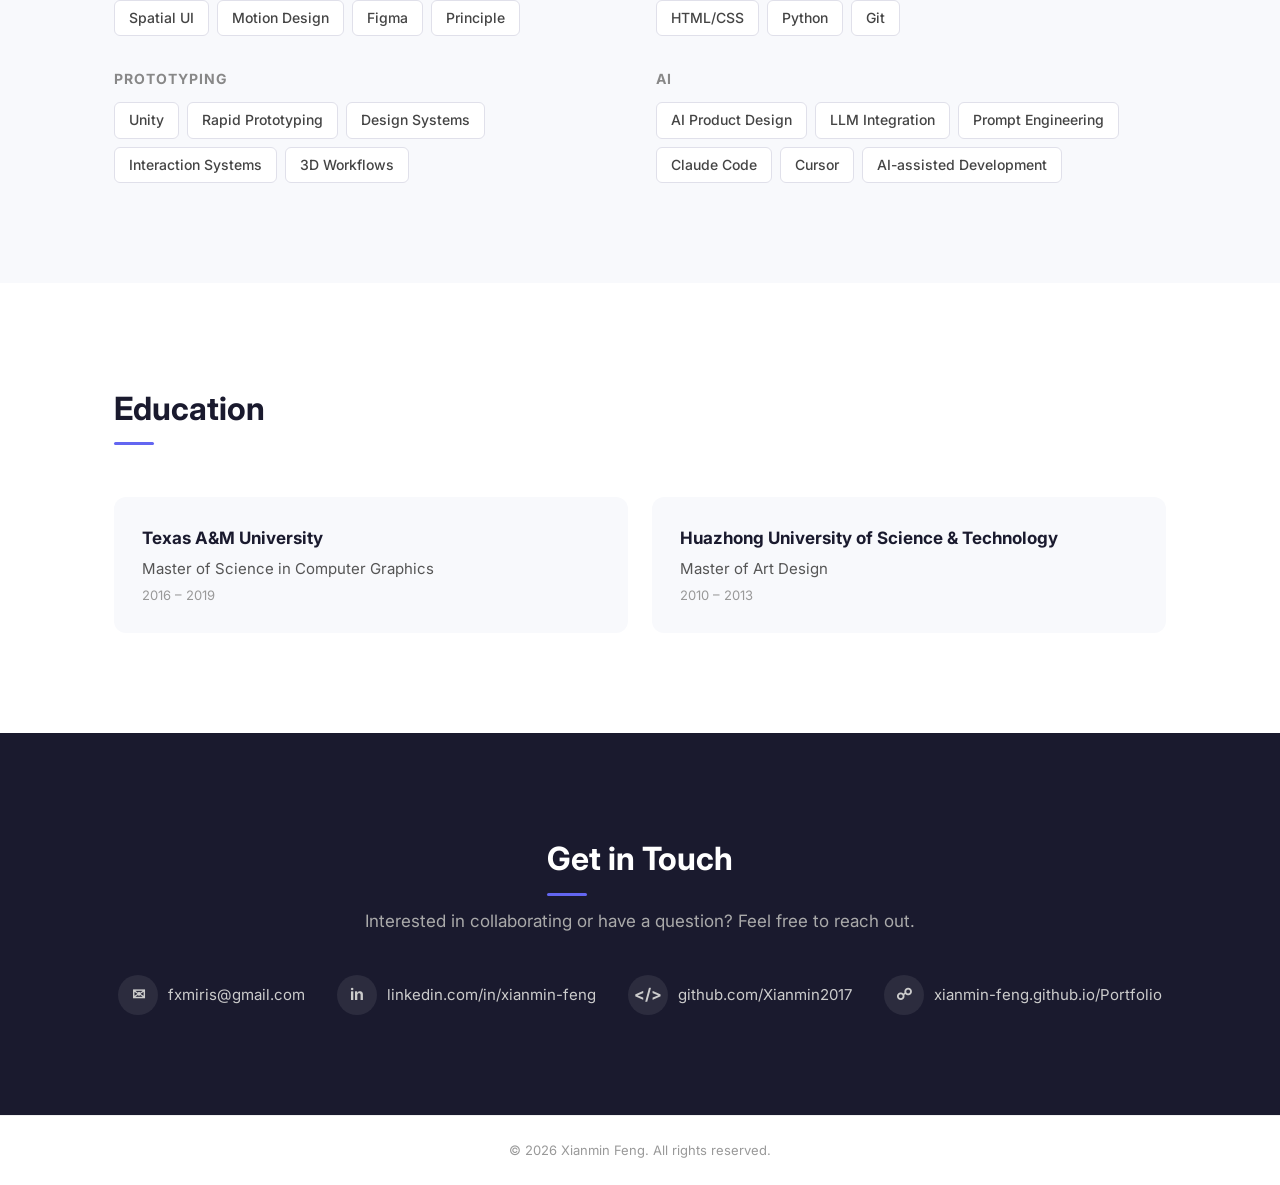
==== commit b70f5d01: "Add Spatial UI Component Library card and case study Co-Authored-By: Claude Opus 4.6 (1M context) <n" ====
--- a/docs/index.html
+++ b/docs/index.html
@@ -279,6 +279,22 @@
       </div>
 
       <div class="work-card">
+        <div class="work-tag">Design Systems &amp; Tooling</div>
+        <h3>Spatial UI Component Library</h3>
+        <p>Built a reusable, component-based design system in Unity for Horizon OS &mdash;
+           composable UI primitives (buttons, cards, tiles, menus, icons, panels, text) with
+           built-in hierarchy, spacing, and interaction behaviors. Adopted by 40+ designers
+           and prototypers across the team, raising prototyping fidelity and consistency
+           across the organization.</p>
+        <div class="work-impact">
+          <span>Component Library</span>
+          <span>40+ Adopters</span>
+          <span>Unity / C#</span>
+        </div>
+        <a href="component-library.html" class="work-link">Read Case Study &rarr;</a>
+      </div>
+
+      <div class="work-card">
         <div class="work-tag">Shipped Product</div>
         <h3>Unified Media Player &amp; Co-watching Shelf</h3>
         <p>Unified the media player across Browser and OCTV on Horizon OS, designing
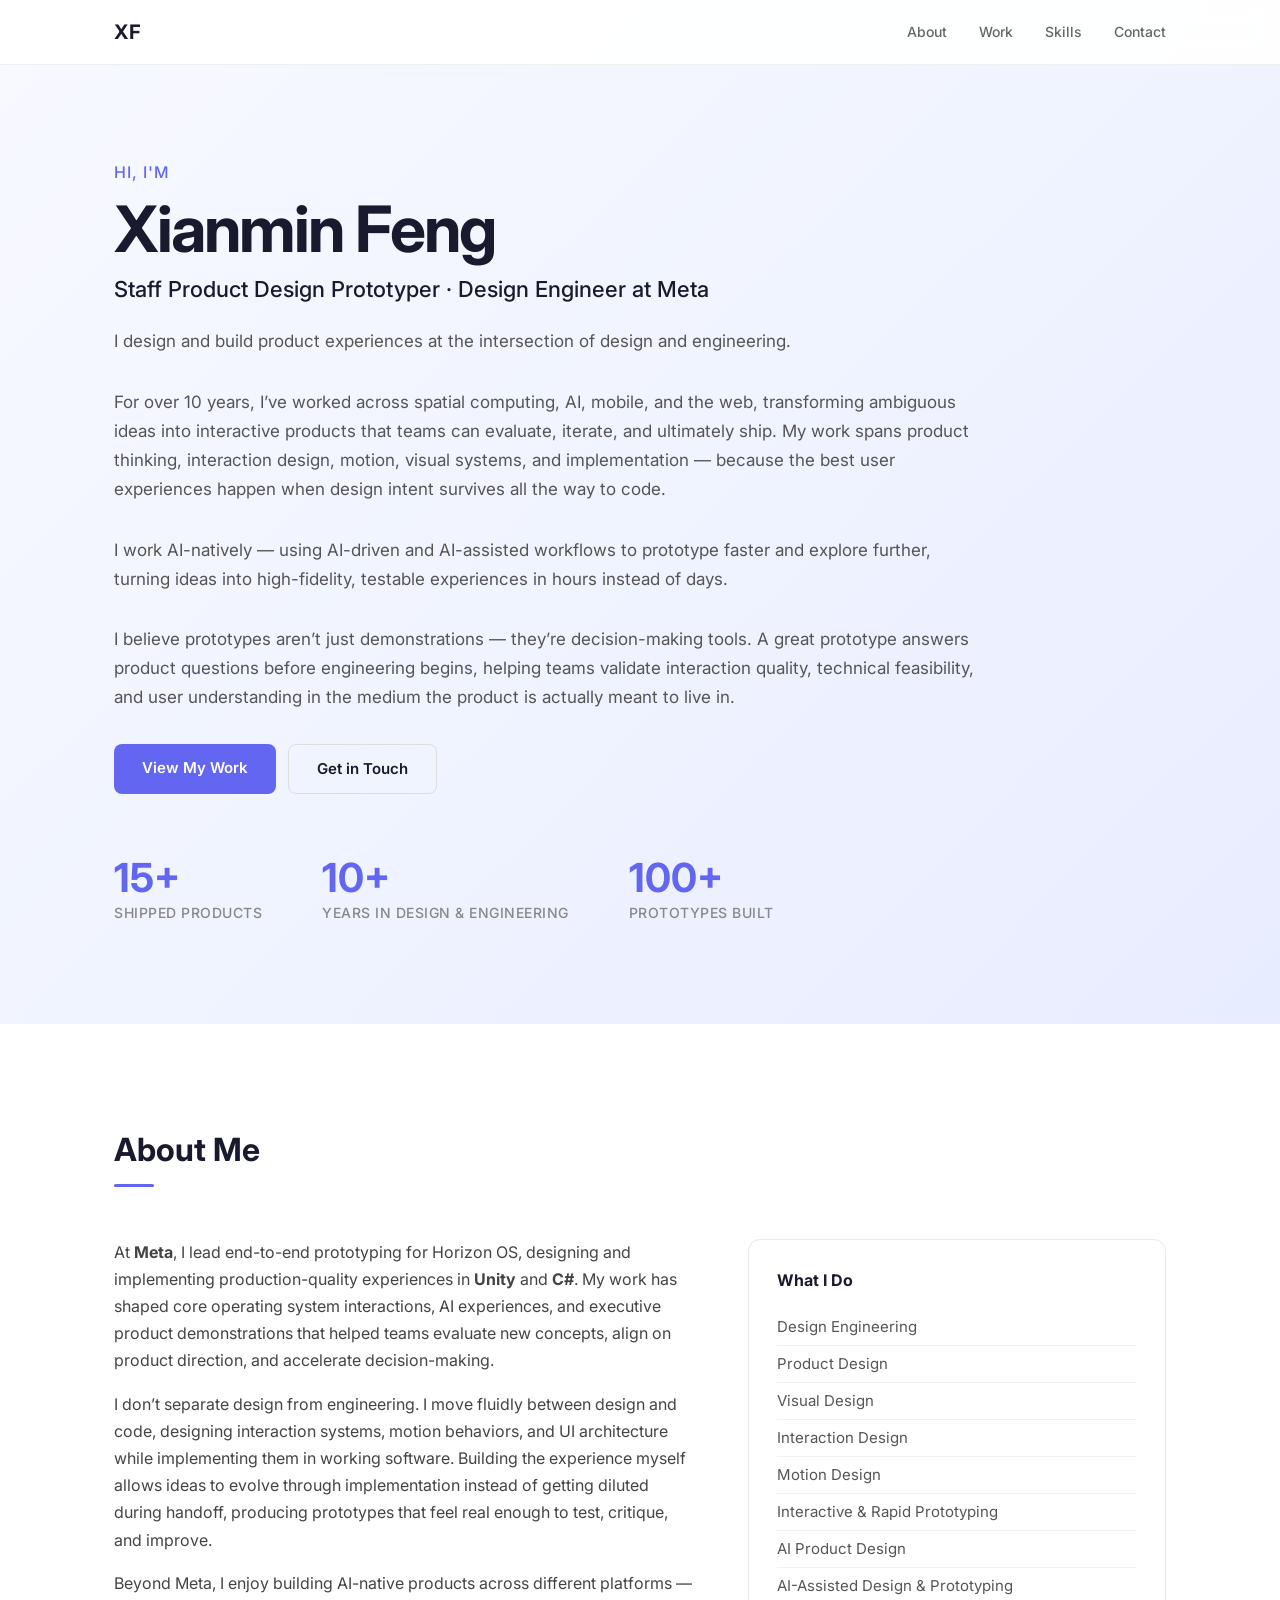
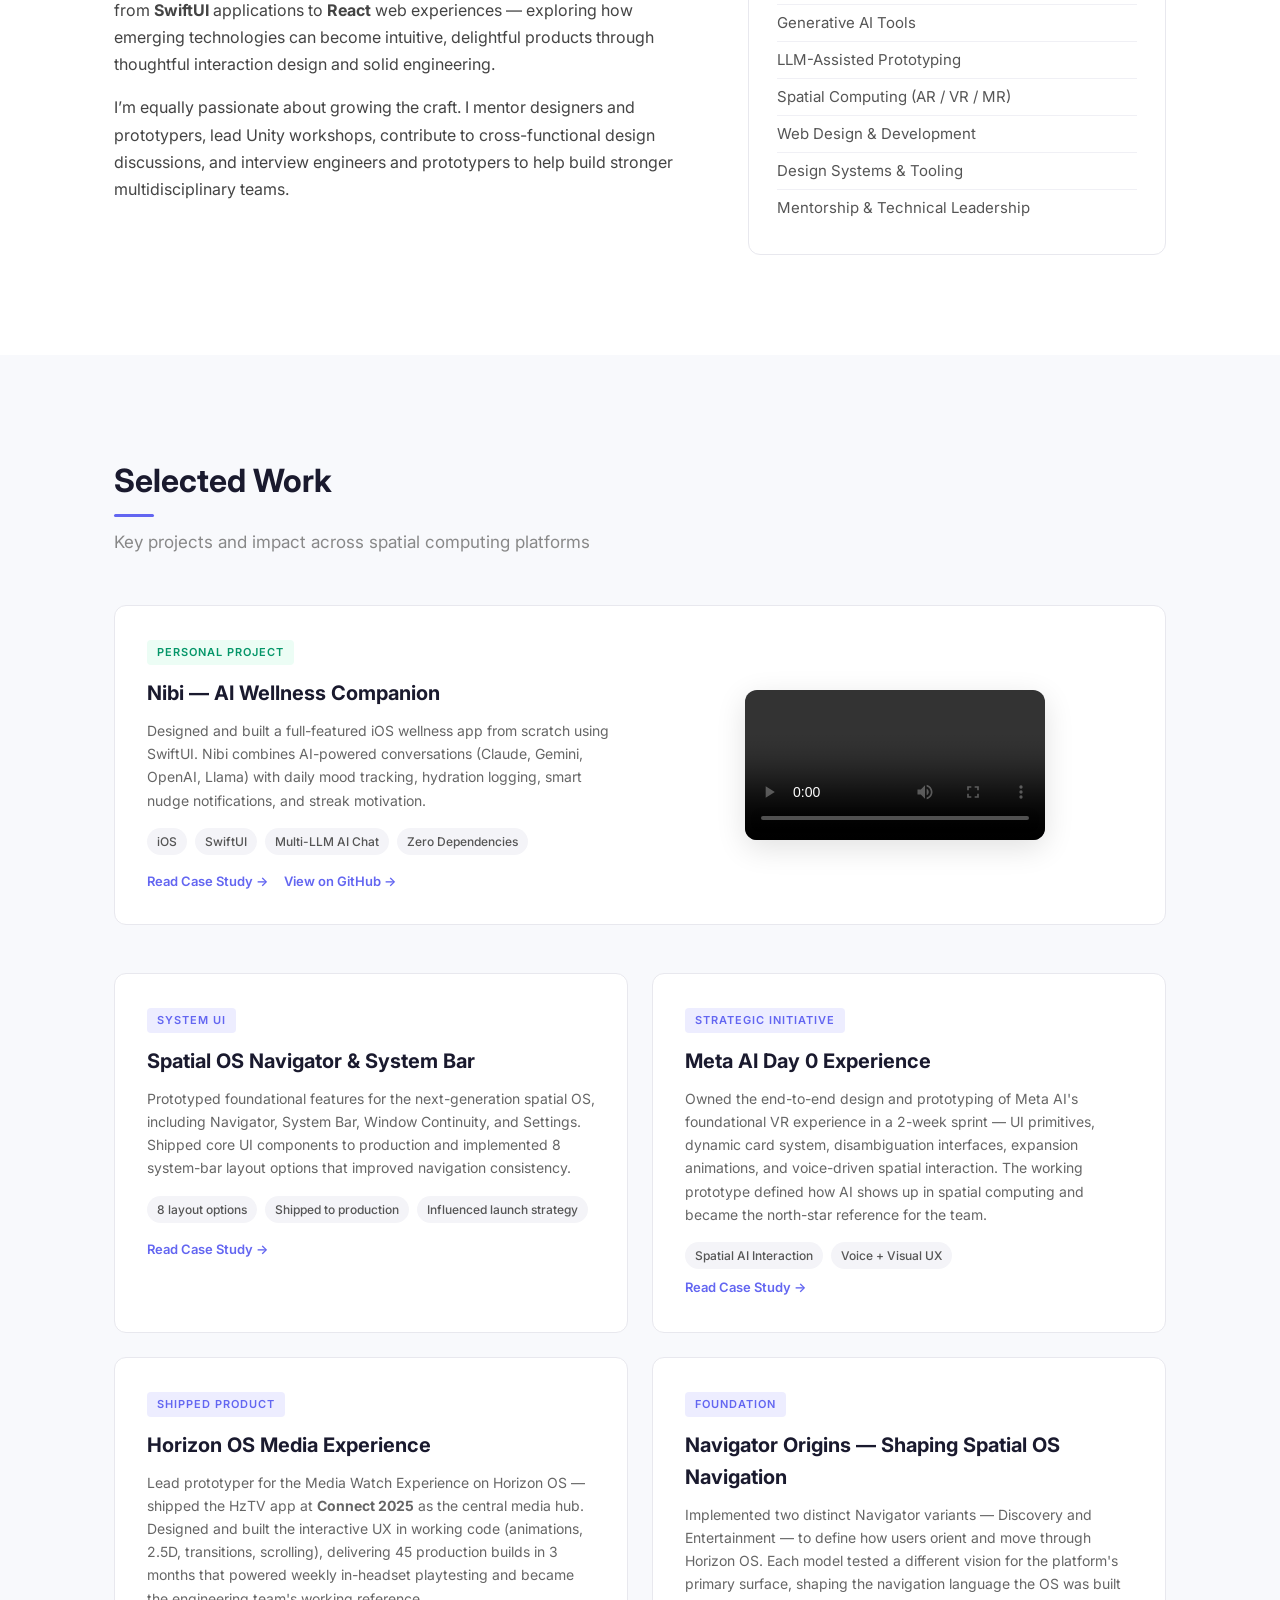
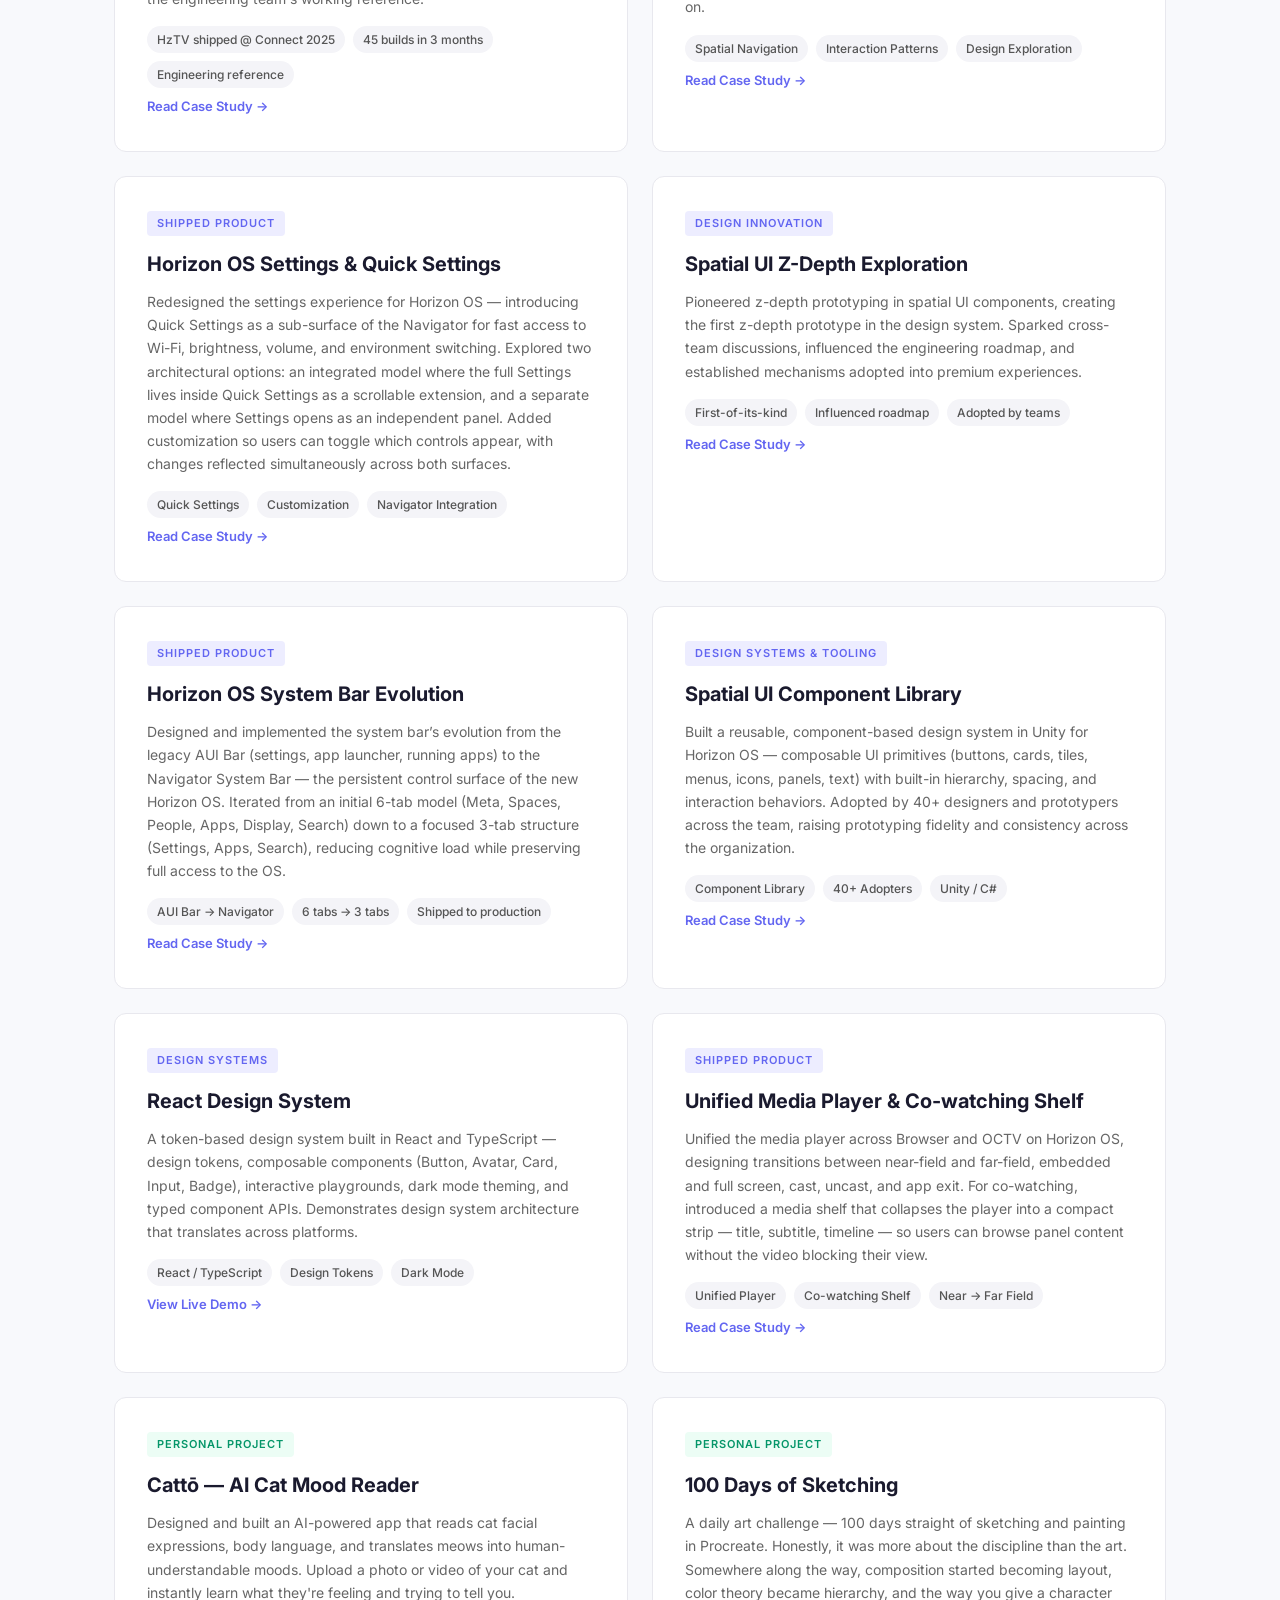
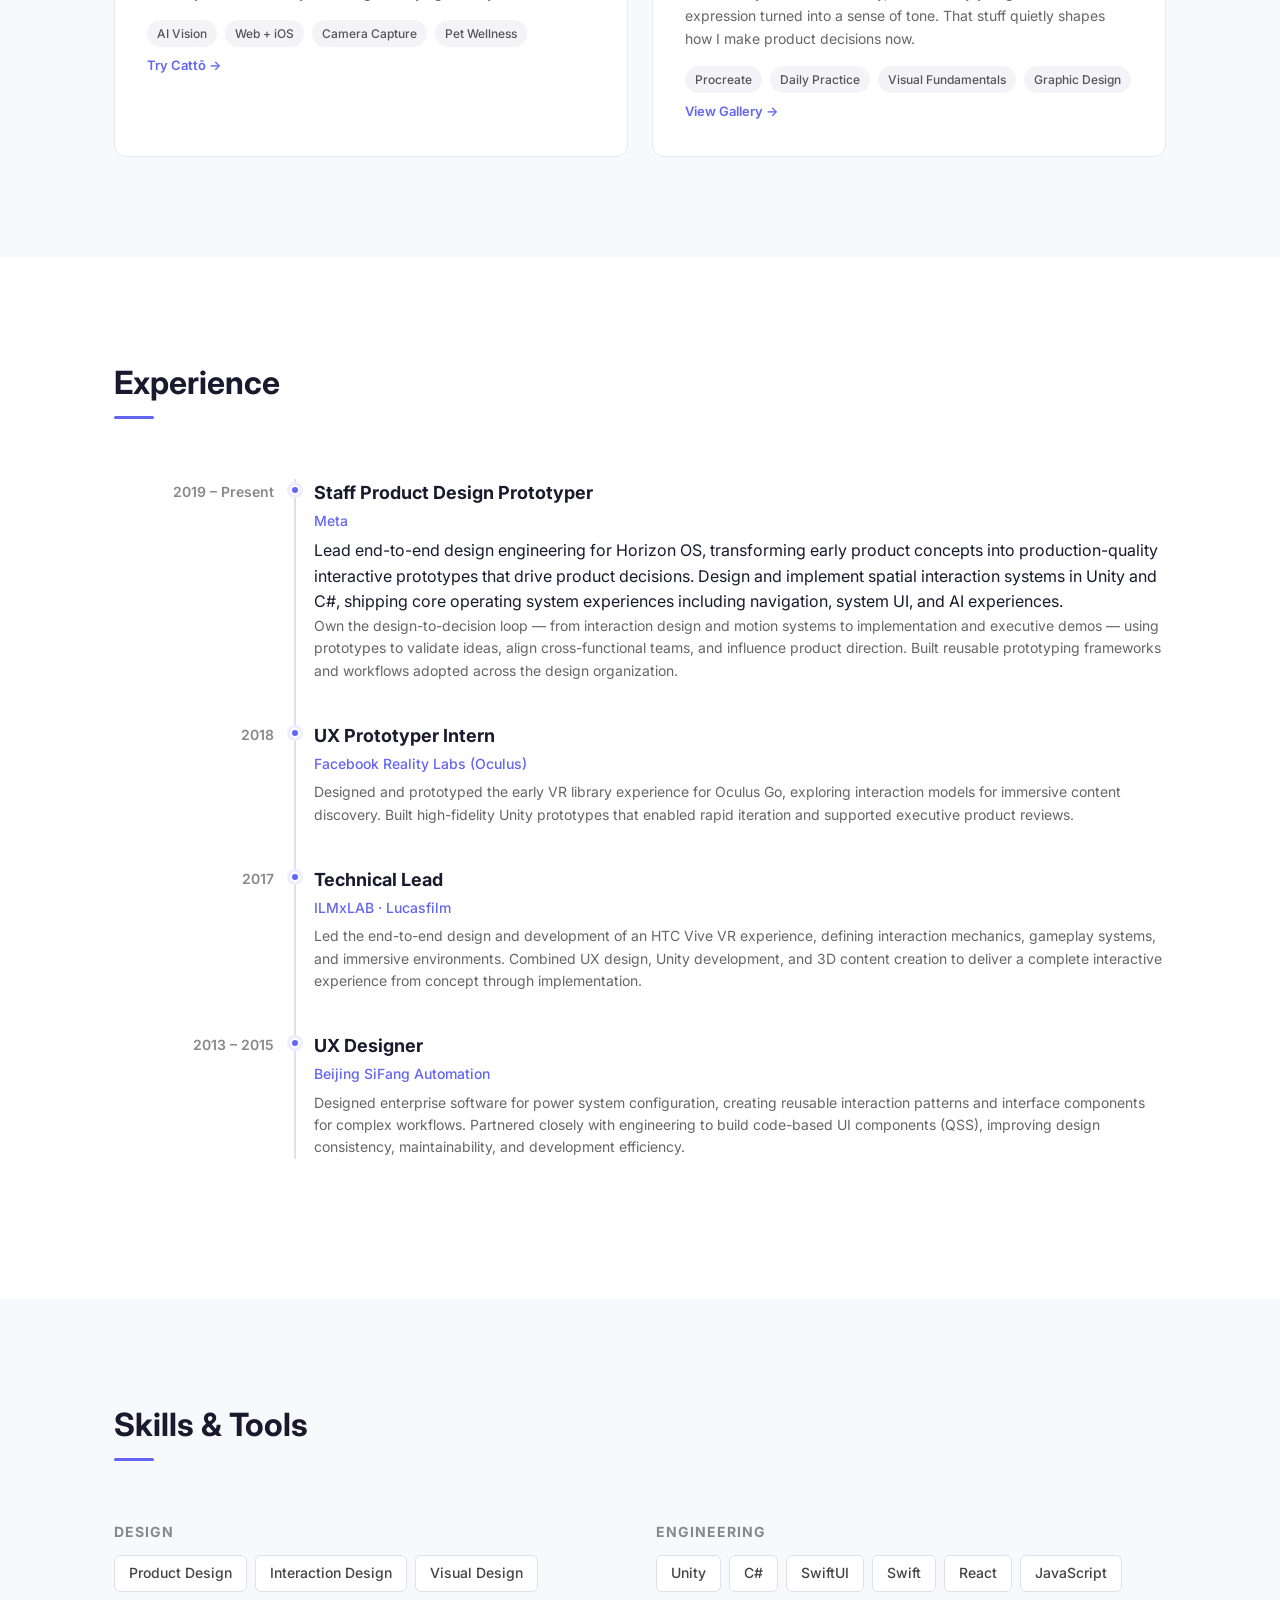
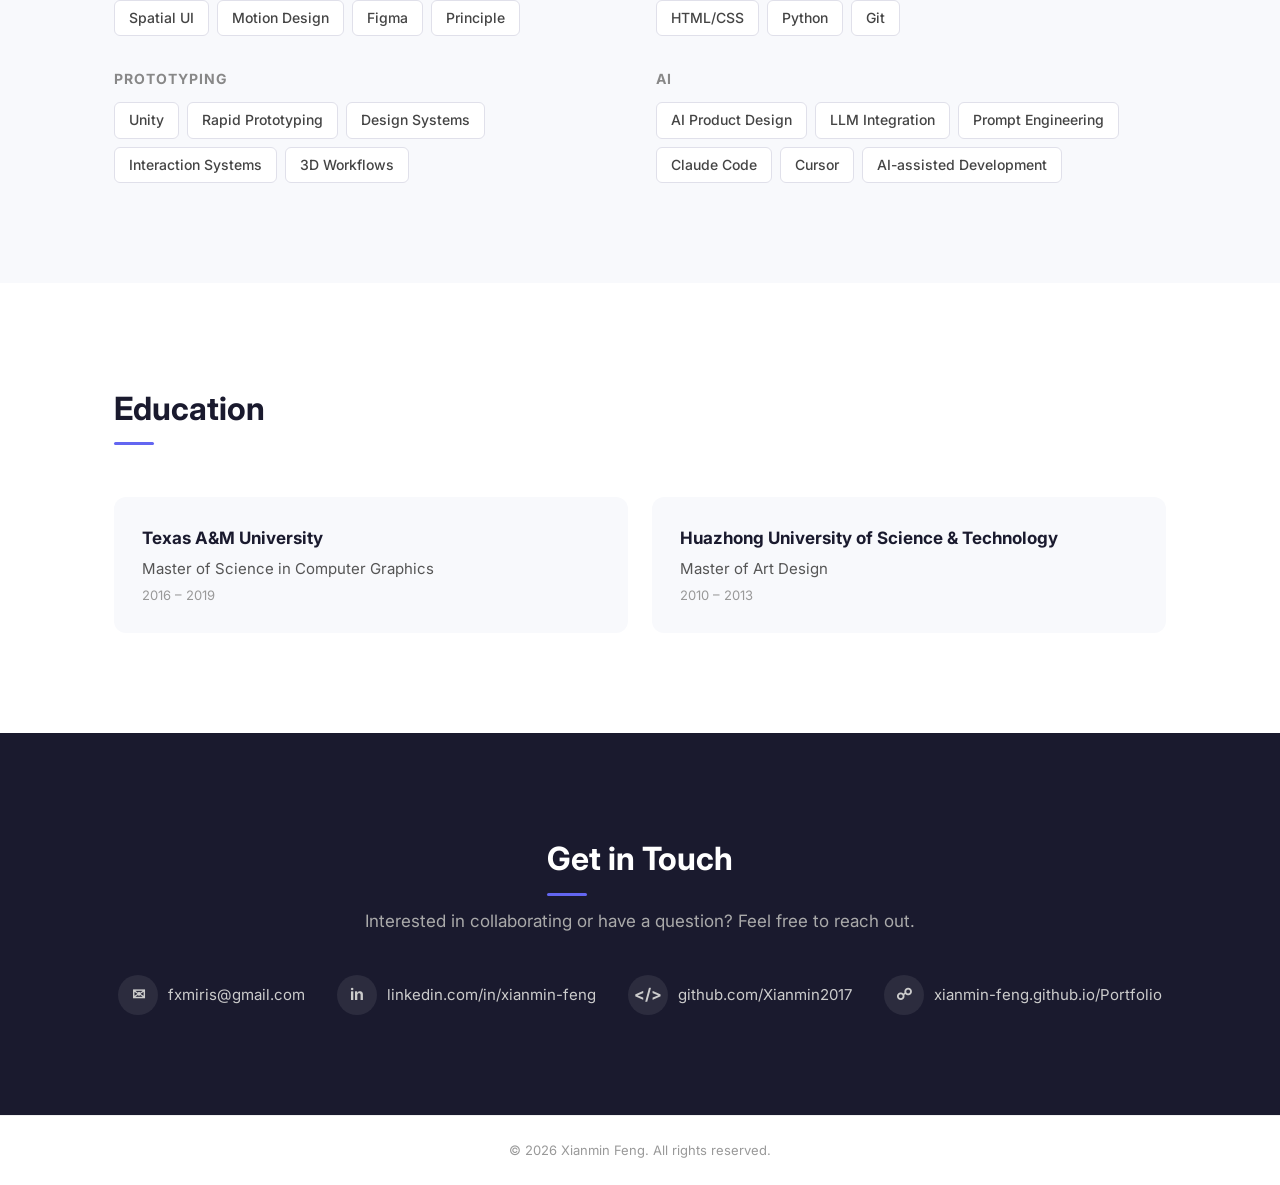
==== commit 0f6e143e: "Deploy React Design System to portfolio with card and live demo Co-Authored-By: Claude Opus 4.6 (1M " ====
--- a/docs/index.html
+++ b/docs/index.html
@@ -295,6 +295,21 @@
       </div>
 
       <div class="work-card">
+        <div class="work-tag">Design Systems</div>
+        <h3>React Design System</h3>
+        <p>A token-based design system built in React and TypeScript &mdash; design tokens,
+           composable components (Button, Avatar, Card, Input, Badge), interactive playgrounds,
+           dark mode theming, and typed component APIs. Demonstrates design system architecture
+           that translates across platforms.</p>
+        <div class="work-impact">
+          <span>React / TypeScript</span>
+          <span>Design Tokens</span>
+          <span>Dark Mode</span>
+        </div>
+        <a href="design-system/index.html" class="work-link">View Live Demo &rarr;</a>
+      </div>
+
+      <div class="work-card">
         <div class="work-tag">Shipped Product</div>
         <h3>Unified Media Player &amp; Co-watching Shelf</h3>
         <p>Unified the media player across Browser and OCTV on Horizon OS, designing
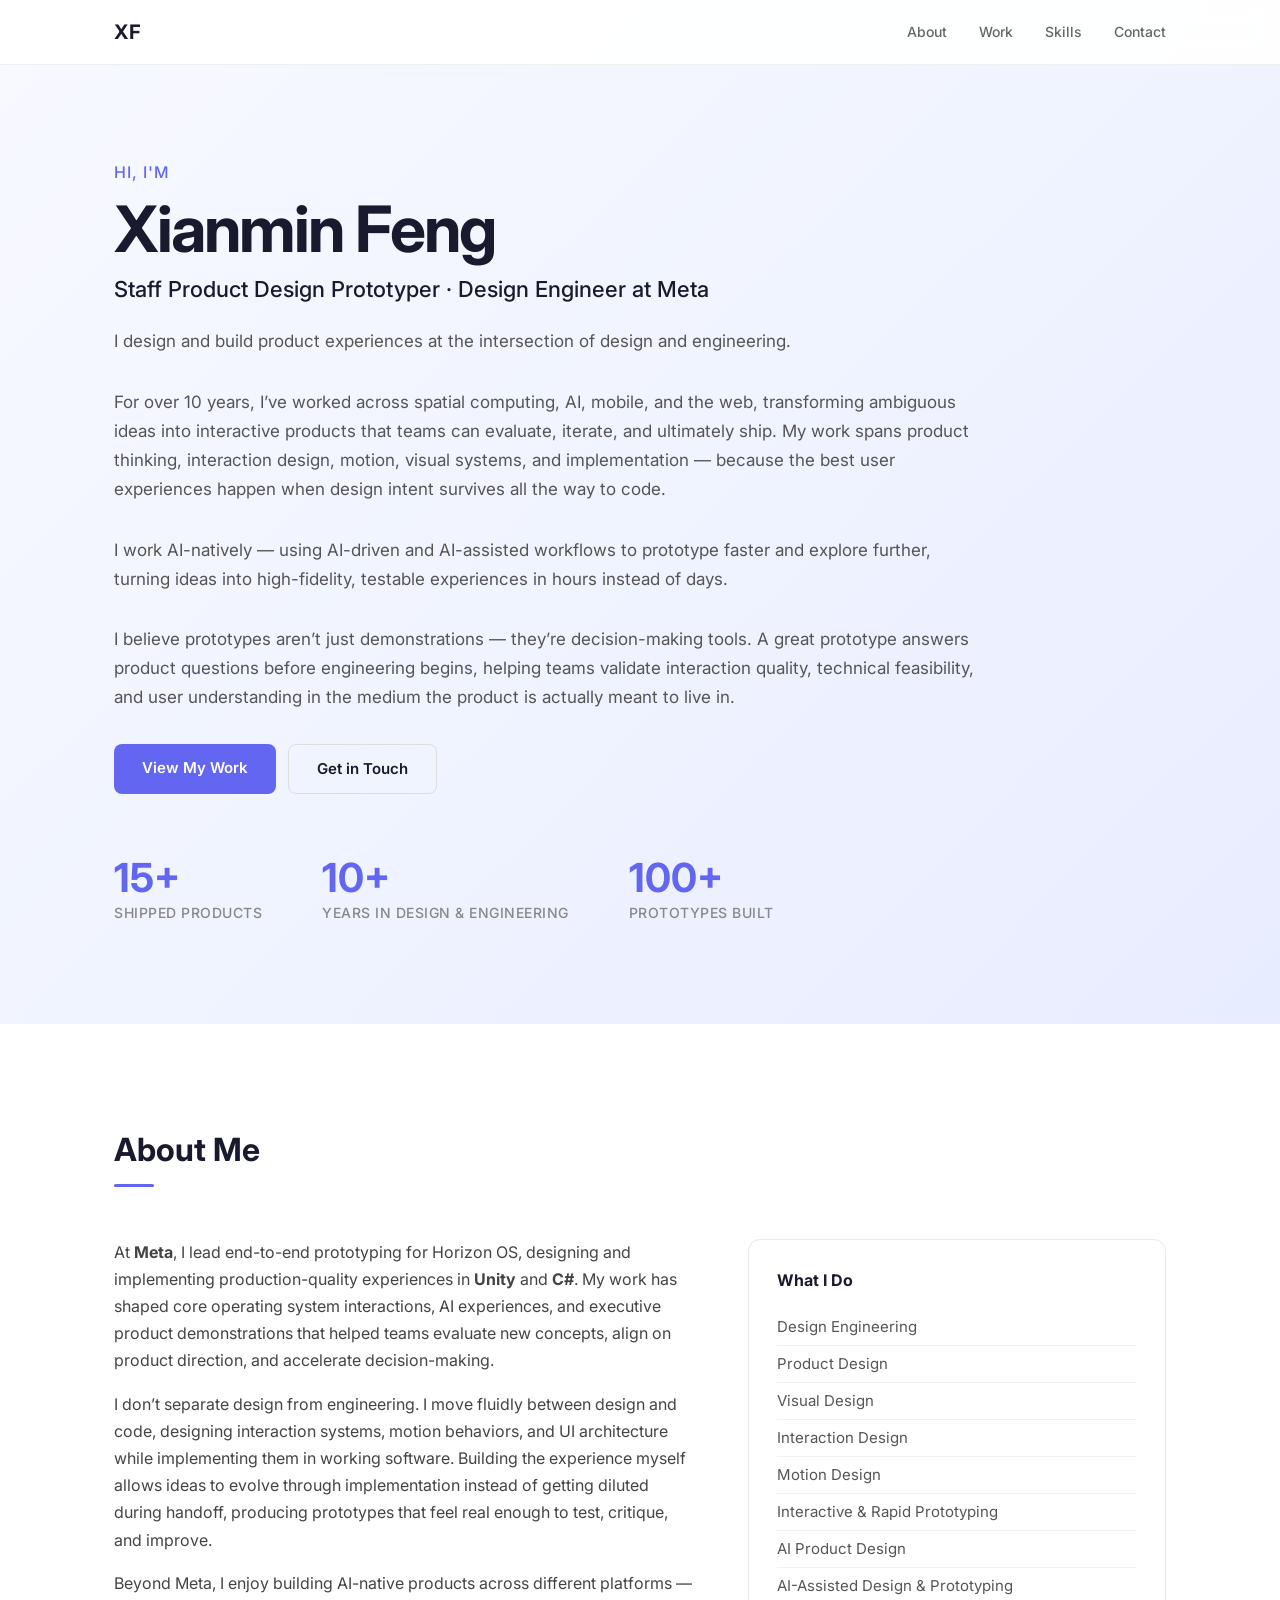
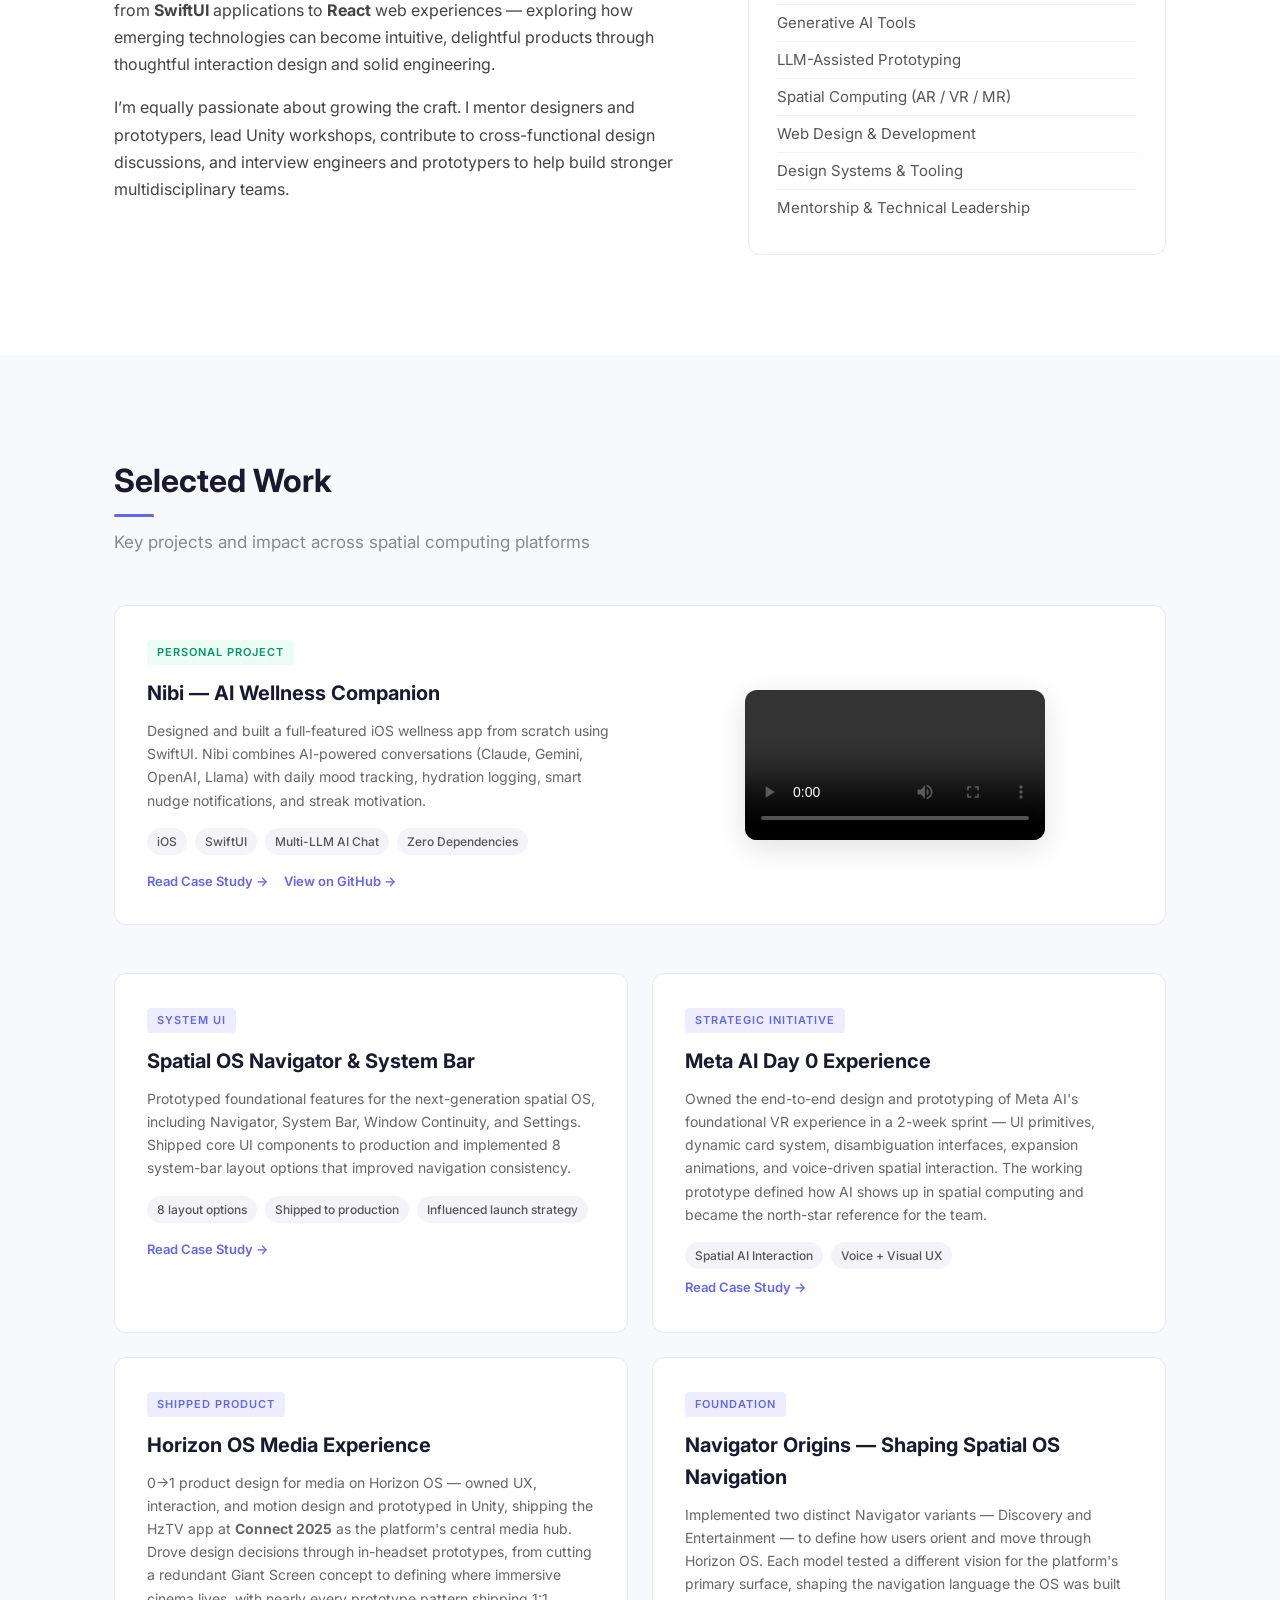
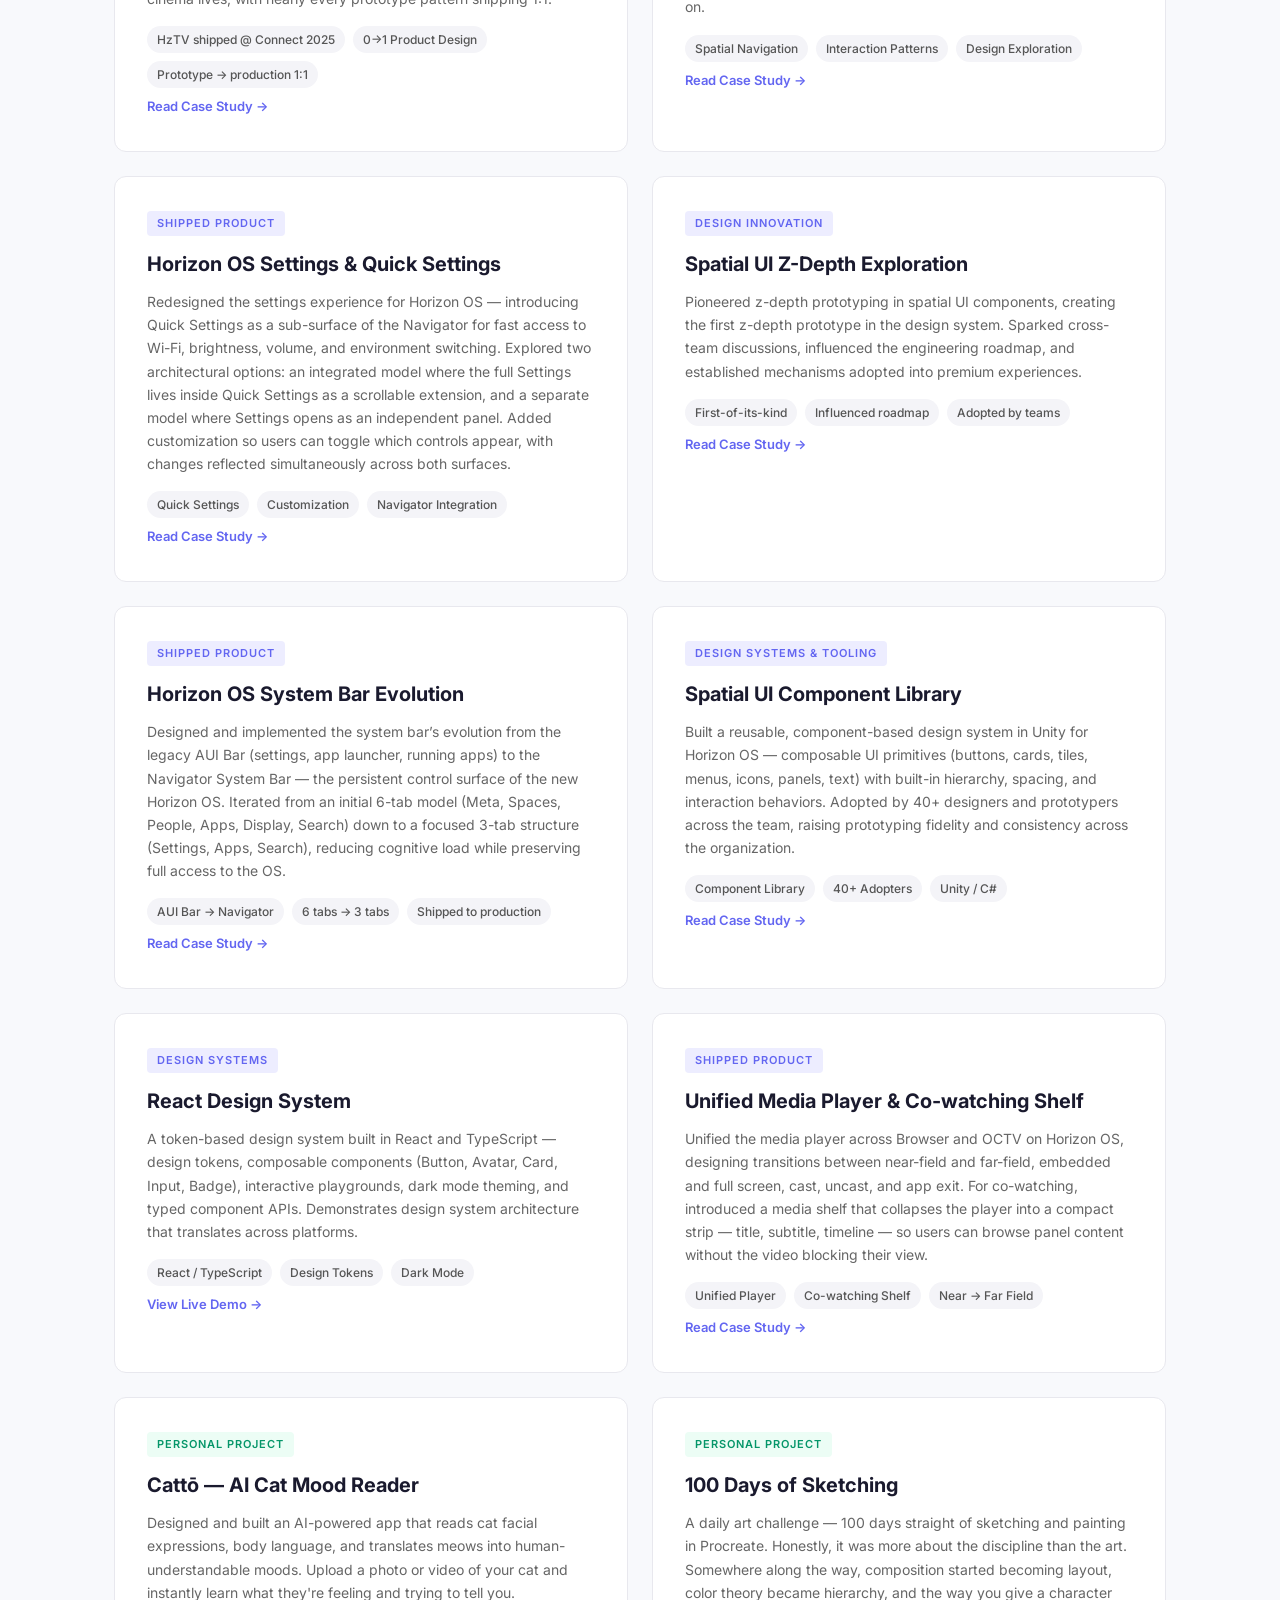
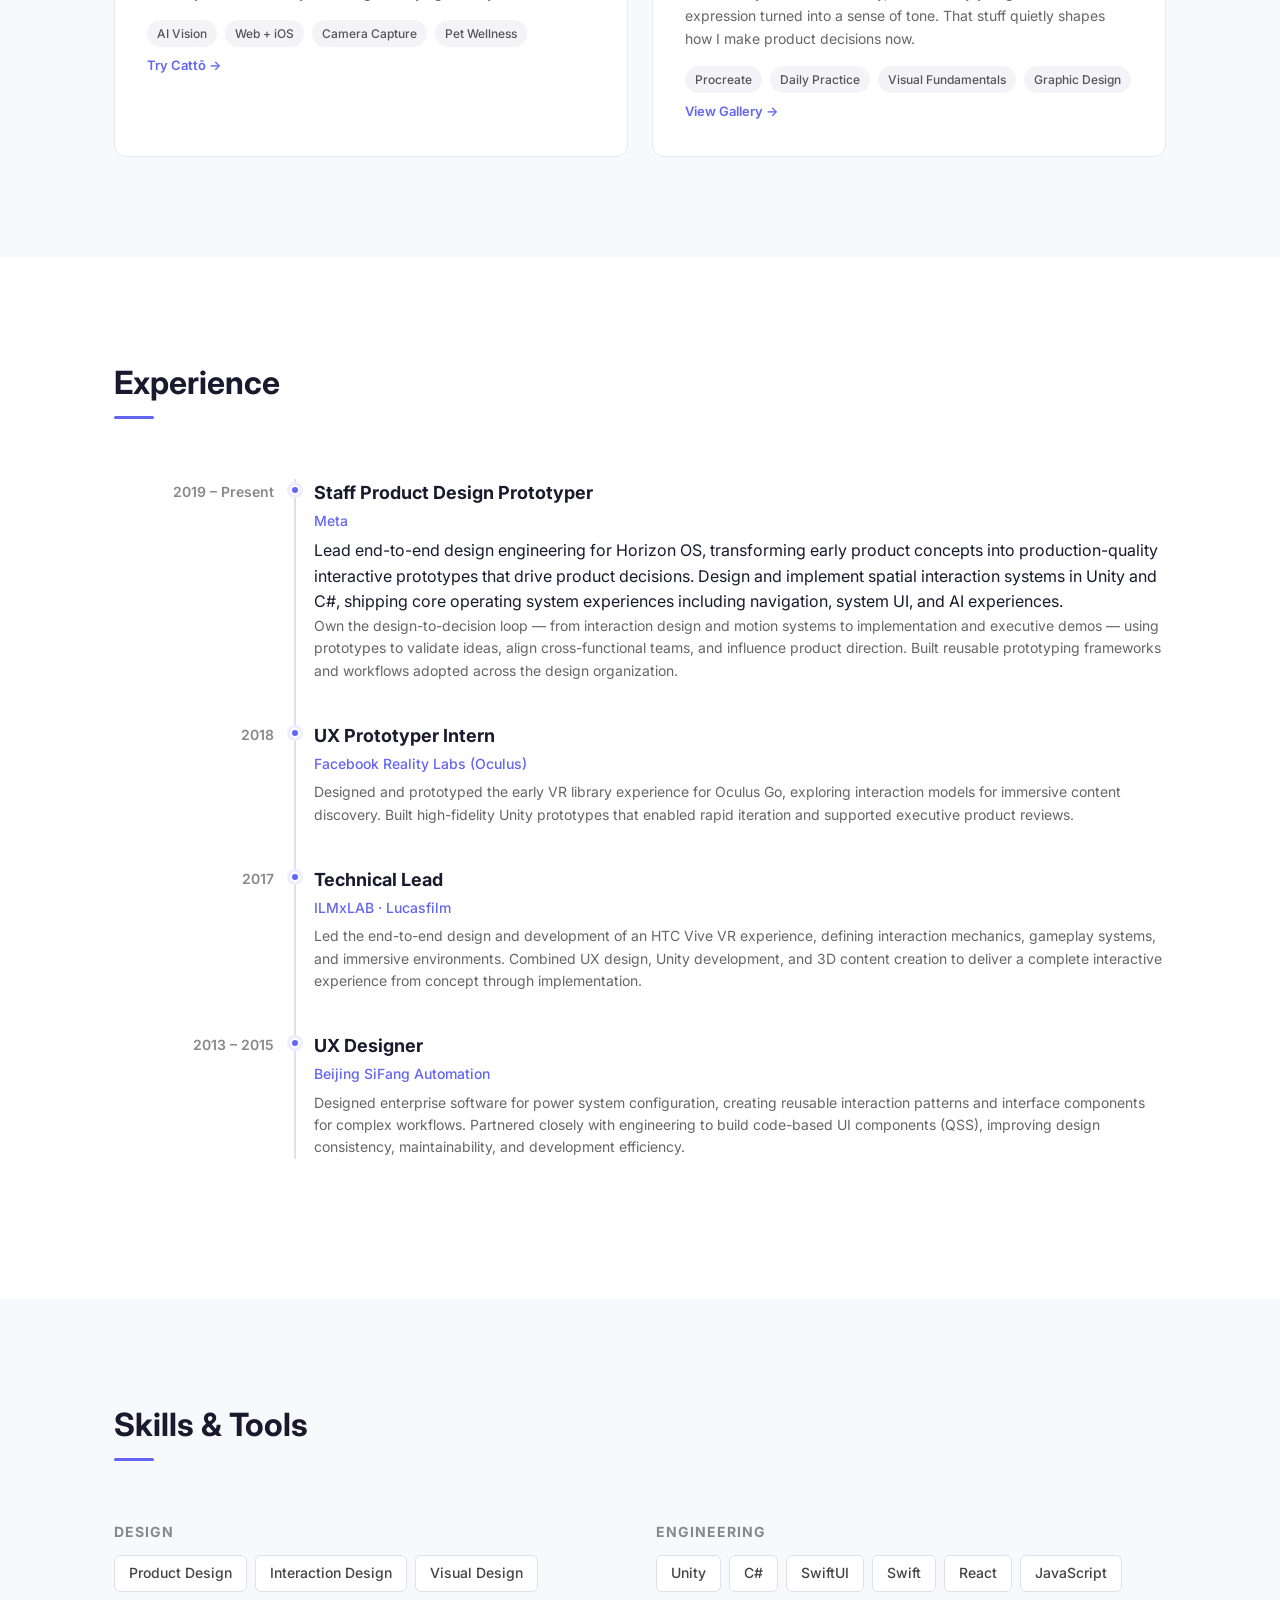
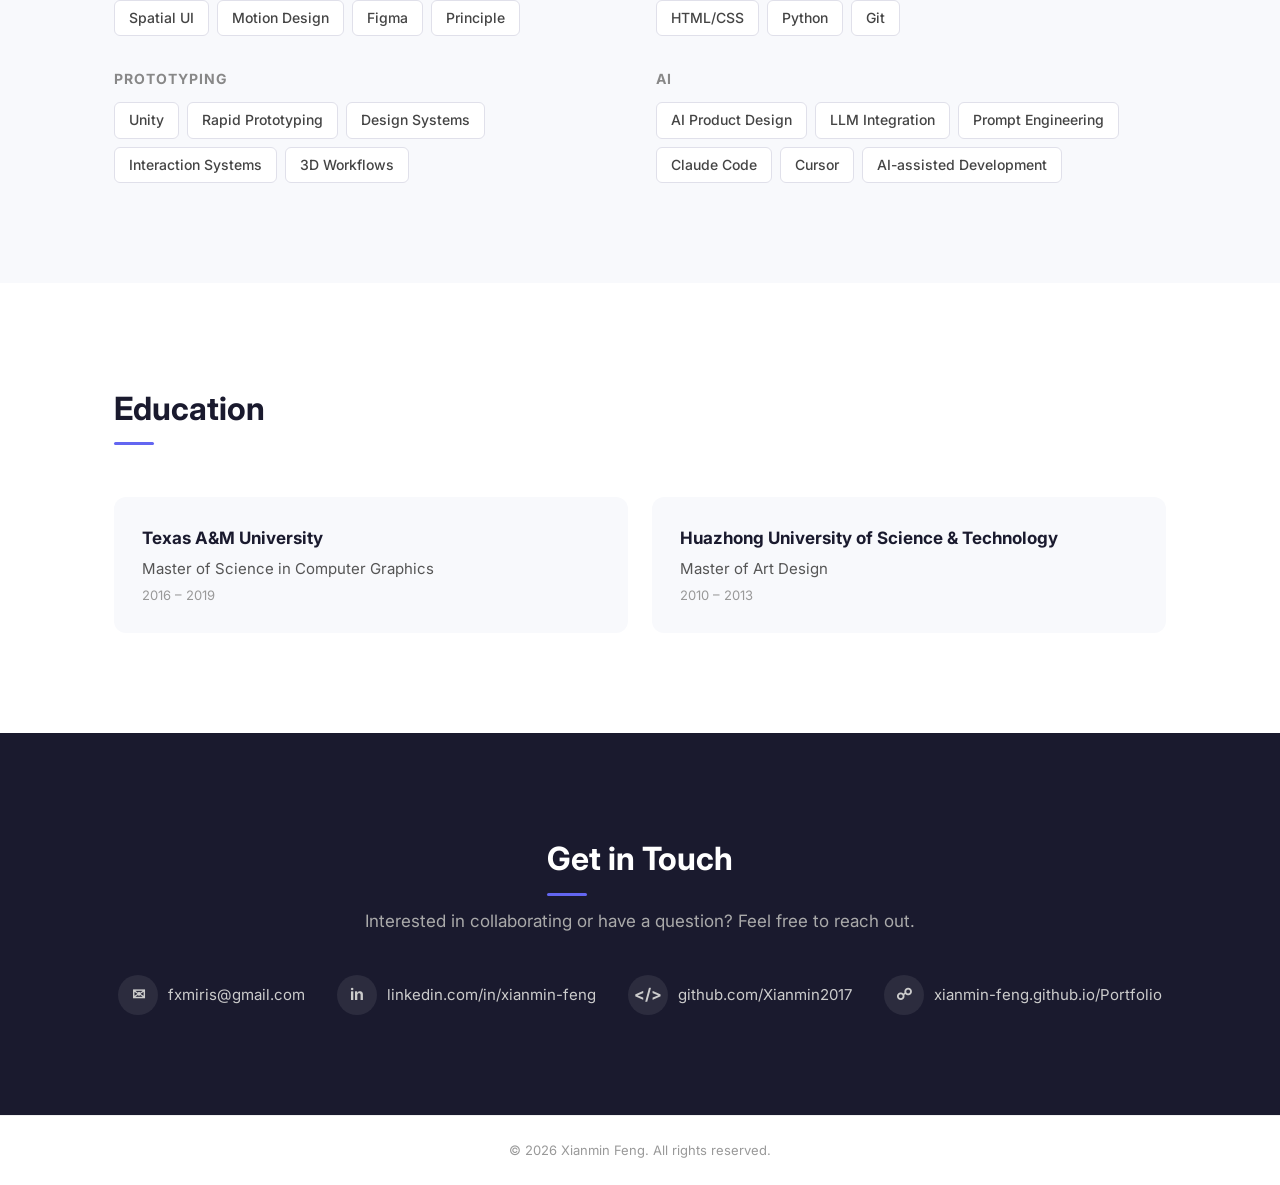
==== commit f5b3f973: "Update Horizon Media homepage card to design-focused framing Co-Authored-By: Claude Opus 5.5 <norepl" ====
--- a/docs/index.html
+++ b/docs/index.html
@@ -201,15 +201,15 @@
       <div class="work-card">
         <div class="work-tag">Shipped Product</div>
         <h3>Horizon OS Media Experience</h3>
-        <p>Lead prototyper for the Media Watch Experience on Horizon OS &mdash; shipped the
-           HzTV app at <strong>Connect 2025</strong> as the central media hub. Designed and built
-           the interactive UX in working code (animations, 2.5D, transitions, scrolling),
-           delivering 45 production builds in 3 months that powered weekly in-headset
-           playtesting and became the engineering team's working reference.</p>
+        <p>0&rarr;1 product design for media on Horizon OS &mdash; owned UX, interaction, and
+           motion design and prototyped in Unity, shipping the HzTV app at <strong>Connect 2025</strong>
+           as the platform's central media hub. Drove design decisions through in-headset
+           prototypes, from cutting a redundant Giant Screen concept to defining where immersive
+           cinema lives, with nearly every prototype pattern shipping 1:1.</p>
         <div class="work-impact">
           <span>HzTV shipped @ Connect 2025</span>
-          <span>45 builds in 3 months</span>
-          <span>Engineering reference</span>
+          <span>0&rarr;1 Product Design</span>
+          <span>Prototype &rarr; production 1:1</span>
         </div>
         <a href="horizon-media.html" class="work-link">Read Case Study &rarr;</a>
       </div>
--- a/docs/assets/style.css
+++ b/docs/assets/style.css
@@ -431,12 +431,7 @@
 .subpage-meta {
   display: flex;
   gap: 8px;
-  flex-wrap: nowrap;
-  overflow-x: auto;
-  scrollbar-width: none;
-}
-.subpage-meta::-webkit-scrollbar {
-  display: none;
+  flex-wrap: wrap;
 }
 .subpage-meta span {
   flex-shrink: 0;
@@ -479,38 +474,6 @@
 }
 
 /* Case Study: video-left + cards-right */
-.case-block-media-cards {
-  display: grid;
-  grid-template-columns: 1fr 1.4fr;
-  gap: 32px;
-  align-items: start;
-  margin-top: 28px;
-  margin-bottom: 28px;
-}
-.case-block-media-cards .case-media-left video {
-  width: 100%;
-  border-radius: 16px;
-  box-shadow: 0 12px 40px rgba(0, 0, 0, 0.1);
-  position: sticky;
-  top: 100px;
-}
-.case-block-media-cards .case-cards-right {
-  display: grid;
-  grid-template-columns: 1fr 1fr;
-  gap: 16px;
-}
-@media (max-width: 768px) {
-  .case-block-media-cards {
-    grid-template-columns: 1fr;
-  }
-  .case-block-media-cards .case-media-left video {
-    position: static;
-  }
-  .case-block-media-cards .case-cards-right {
-    grid-template-columns: 1fr;
-  }
-}
-
 /* Case Study: zigzag (side-by-side video + text) */
 .case-block-split {
   display: grid;
@@ -555,7 +518,7 @@
   background: #f8f9fc;
   border-radius: 12px;
   padding: 24px 28px;
-  margin-bottom: 0;
+  margin-bottom: 24px;
 }
 .case-info-item {
   min-width: 0;
@@ -939,3 +902,361 @@
   .contact-links { flex-direction: column; align-items: center; }
   .hero-cta { flex-direction: column; align-items: flex-start; }
 }
+
+/* Decision flow: numbered steps with side-by-side option cards */
+.decision-flow {
+  margin-top: 24px;
+  background: #fff;
+  border: 1px solid #e6e8f0;
+  border-radius: 16px;
+  padding: 8px 28px;
+}
+.df-step {
+  display: grid;
+  grid-template-columns: 200px 1fr;
+  gap: 24px;
+  padding: 22px 0;
+  border-top: 1px solid #eef0f5;
+}
+.df-step:first-child {
+  border-top: none;
+}
+.df-label {
+  display: flex;
+  align-items: center;
+  gap: 10px;
+  align-self: start;
+  font-size: 11px;
+  font-weight: 700;
+  text-transform: uppercase;
+  letter-spacing: 1.2px;
+  color: #6366f1;
+}
+.df-num {
+  flex-shrink: 0;
+  width: 24px;
+  height: 24px;
+  border-radius: 50%;
+  background: #ededff;
+  color: #6366f1;
+  font-size: 12px;
+  letter-spacing: 0;
+  display: flex;
+  align-items: center;
+  justify-content: center;
+}
+.case-block .df-body p {
+  margin: 0;
+  max-width: none;
+}
+.df-options {
+  display: grid;
+  grid-template-columns: repeat(auto-fit, minmax(200px, 1fr));
+  gap: 12px;
+}
+.df-option {
+  background: #f8f9fc;
+  border: 1px solid #e6e8f0;
+  border-radius: 12px;
+  padding: 14px 16px;
+}
+.df-option.is-chosen {
+  background: #fff;
+  border-color: #6366f1;
+  box-shadow: 0 0 0 1px #6366f1;
+}
+.df-option-head {
+  display: flex;
+  justify-content: space-between;
+  align-items: center;
+  gap: 8px;
+  margin-bottom: 6px;
+}
+.df-option-title {
+  font-size: 14px;
+  font-weight: 700;
+  color: #1a1a2e;
+}
+.df-pill {
+  flex-shrink: 0;
+  font-size: 10px;
+  font-weight: 700;
+  text-transform: uppercase;
+  letter-spacing: 0.5px;
+  padding: 3px 8px;
+  border-radius: 999px;
+  background: #eceef3;
+  color: #888;
+}
+.df-pill.is-chosen {
+  background: #ededff;
+  color: #6366f1;
+}
+.case-block .df-option p {
+  font-size: 13px;
+  color: #666;
+  line-height: 1.6;
+}
+.df-reasons {
+  list-style: none;
+  padding: 0;
+  margin: 0;
+  display: grid;
+  gap: 10px;
+}
+.df-reasons li {
+  font-size: 15px;
+  color: #444;
+  line-height: 1.65;
+}
+.df-reasons li strong {
+  color: #1a1a2e;
+}
+.df-takeaway {
+  margin-top: 16px;
+  background: #ededff;
+  border-radius: 12px;
+  padding: 16px 20px;
+}
+.case-block .df-takeaway p {
+  margin: 0;
+  max-width: none;
+  color: #1a1a2e;
+}
+@media (max-width: 768px) {
+  .decision-flow {
+    padding: 4px 18px;
+  }
+  .df-step {
+    grid-template-columns: 1fr;
+    gap: 10px;
+    padding: 18px 0;
+  }
+}
+
+/* Cinema showcase: square video beside a numbered feature list */
+.case-block .case-lead {
+  max-width: 820px;
+  margin-bottom: 20px;
+}
+.core-decision {
+  background: #fff;
+  border: 1px solid #e6e8f0;
+  border-radius: 14px;
+  padding: 20px 24px;
+}
+.core-decision-label {
+  display: block;
+  font-size: 11px;
+  font-weight: 700;
+  text-transform: uppercase;
+  letter-spacing: 1.2px;
+  color: #6366f1;
+  margin-bottom: 6px;
+}
+.case-block .core-decision p {
+  margin: 0;
+  max-width: none;
+}
+.showcase {
+  display: grid;
+  grid-template-columns: 5fr 7fr;
+  gap: 40px;
+  align-items: center;
+  margin: 32px 0;
+}
+.showcase-media video {
+  display: block;
+  width: 100%;
+  aspect-ratio: 1 / 1;
+  object-fit: cover;
+  border-radius: 16px;
+  background: #000;
+  box-shadow: 0 12px 40px rgba(0, 0, 0, 0.1);
+}
+.feature-list {
+  list-style: none;
+  padding: 0;
+  margin: 0;
+}
+.feature-list li {
+  display: grid;
+  grid-template-columns: 32px 1fr;
+  gap: 4px 12px;
+  padding: 14px 0;
+  border-top: 1px solid #e6e8f0;
+}
+.feature-list li:first-child {
+  border-top: none;
+  padding-top: 0;
+}
+.feature-list li:last-child {
+  padding-bottom: 0;
+}
+.feature-num {
+  font-size: 12px;
+  font-weight: 700;
+  color: #b4b6f5;
+  padding-top: 2px;
+}
+.feature-head {
+  display: flex;
+  align-items: center;
+  gap: 8px;
+  font-size: 15px;
+  font-weight: 700;
+  color: #1a1a2e;
+}
+.feature-desc {
+  grid-column: 2;
+  font-size: 14px;
+  color: #666;
+  line-height: 1.55;
+}
+.feature-desc a {
+  color: #6366f1;
+}
+@media (max-width: 900px) {
+  .showcase {
+    grid-template-columns: 1fr;
+    gap: 28px;
+  }
+  .showcase-media {
+    max-width: 520px;
+  }
+}
+
+/* Design question callout + principle cards */
+.design-question {
+  margin-top: 8px;
+  padding: 24px 28px;
+  border-radius: 16px;
+  background: #ededff;
+}
+.case-block .design-question p {
+  margin: 0;
+  max-width: 880px;
+  font-size: 19px;
+  font-weight: 500;
+  line-height: 1.55;
+  color: #1a1a2e;
+}
+.principles {
+  display: grid;
+  grid-template-columns: repeat(4, 1fr);
+  gap: 16px;
+  margin-top: 8px;
+}
+.principle {
+  background: #fff;
+  border: 1px solid #e6e8f0;
+  border-radius: 14px;
+  padding: 22px 20px;
+}
+.principle-num {
+  display: block;
+  font-size: 12px;
+  font-weight: 700;
+  color: #b4b6f5;
+  margin-bottom: 14px;
+}
+.principle h4 {
+  font-size: 15px;
+  font-weight: 700;
+  color: #1a1a2e;
+  margin: 0 0 6px;
+}
+.case-block .principle p {
+  font-size: 14px;
+  color: #666;
+  line-height: 1.55;
+  margin: 0;
+}
+@media (max-width: 960px) {
+  .principles {
+    grid-template-columns: repeat(2, 1fr);
+  }
+}
+@media (max-width: 560px) {
+  .principles {
+    grid-template-columns: 1fr;
+  }
+}
+
+/* Public reception: keynote video + press quotes */
+.press {
+  margin: 28px 0;
+}
+.press-video {
+  position: relative;
+  aspect-ratio: 16 / 9;
+  border-radius: 14px;
+  overflow: hidden;
+  background: #000;
+  margin-top: 8px;
+}
+.press-video iframe {
+  position: absolute;
+  inset: 0;
+  width: 100%;
+  height: 100%;
+  border: 0;
+}
+.case-block .press-caption {
+  font-size: 13px;
+  color: #888;
+  margin-top: 8px;
+}
+.press-quotes {
+  display: grid;
+  grid-template-columns: 1fr 1fr;
+  gap: 16px;
+  margin-top: 16px;
+}
+.press-quotes blockquote {
+  margin: 0;
+  background: #fff;
+  border: 1px solid #e6e8f0;
+  border-radius: 14px;
+  padding: 18px 20px;
+  font-size: 15px;
+  line-height: 1.6;
+  color: #1a1a2e;
+}
+.press-quotes cite {
+  display: block;
+  margin-top: 10px;
+  font-size: 12px;
+  font-style: normal;
+  color: #888;
+}
+.press-quotes cite a {
+  color: #6366f1;
+}
+@media (max-width: 768px) {
+  .press-quotes {
+    grid-template-columns: 1fr;
+  }
+}
+.press-quotes blockquote.press-feature {
+  grid-column: 1 / -1;
+  background: #ededff;
+  border-color: transparent;
+  font-size: 19px;
+  font-weight: 500;
+}
+
+/* Split layout variant: video vertically centered against the text */
+.case-block-split.split-centered {
+  align-items: center;
+}
+.case-block-split.split-centered .case-split-media {
+  padding-top: 0;
+}
+.case-block-split.split-centered .subpage-video {
+  width: 100%;
+  height: auto;
+}
+.case-block-split.split-centered .case-split-content p + p {
+  margin-top: 16px;
+}
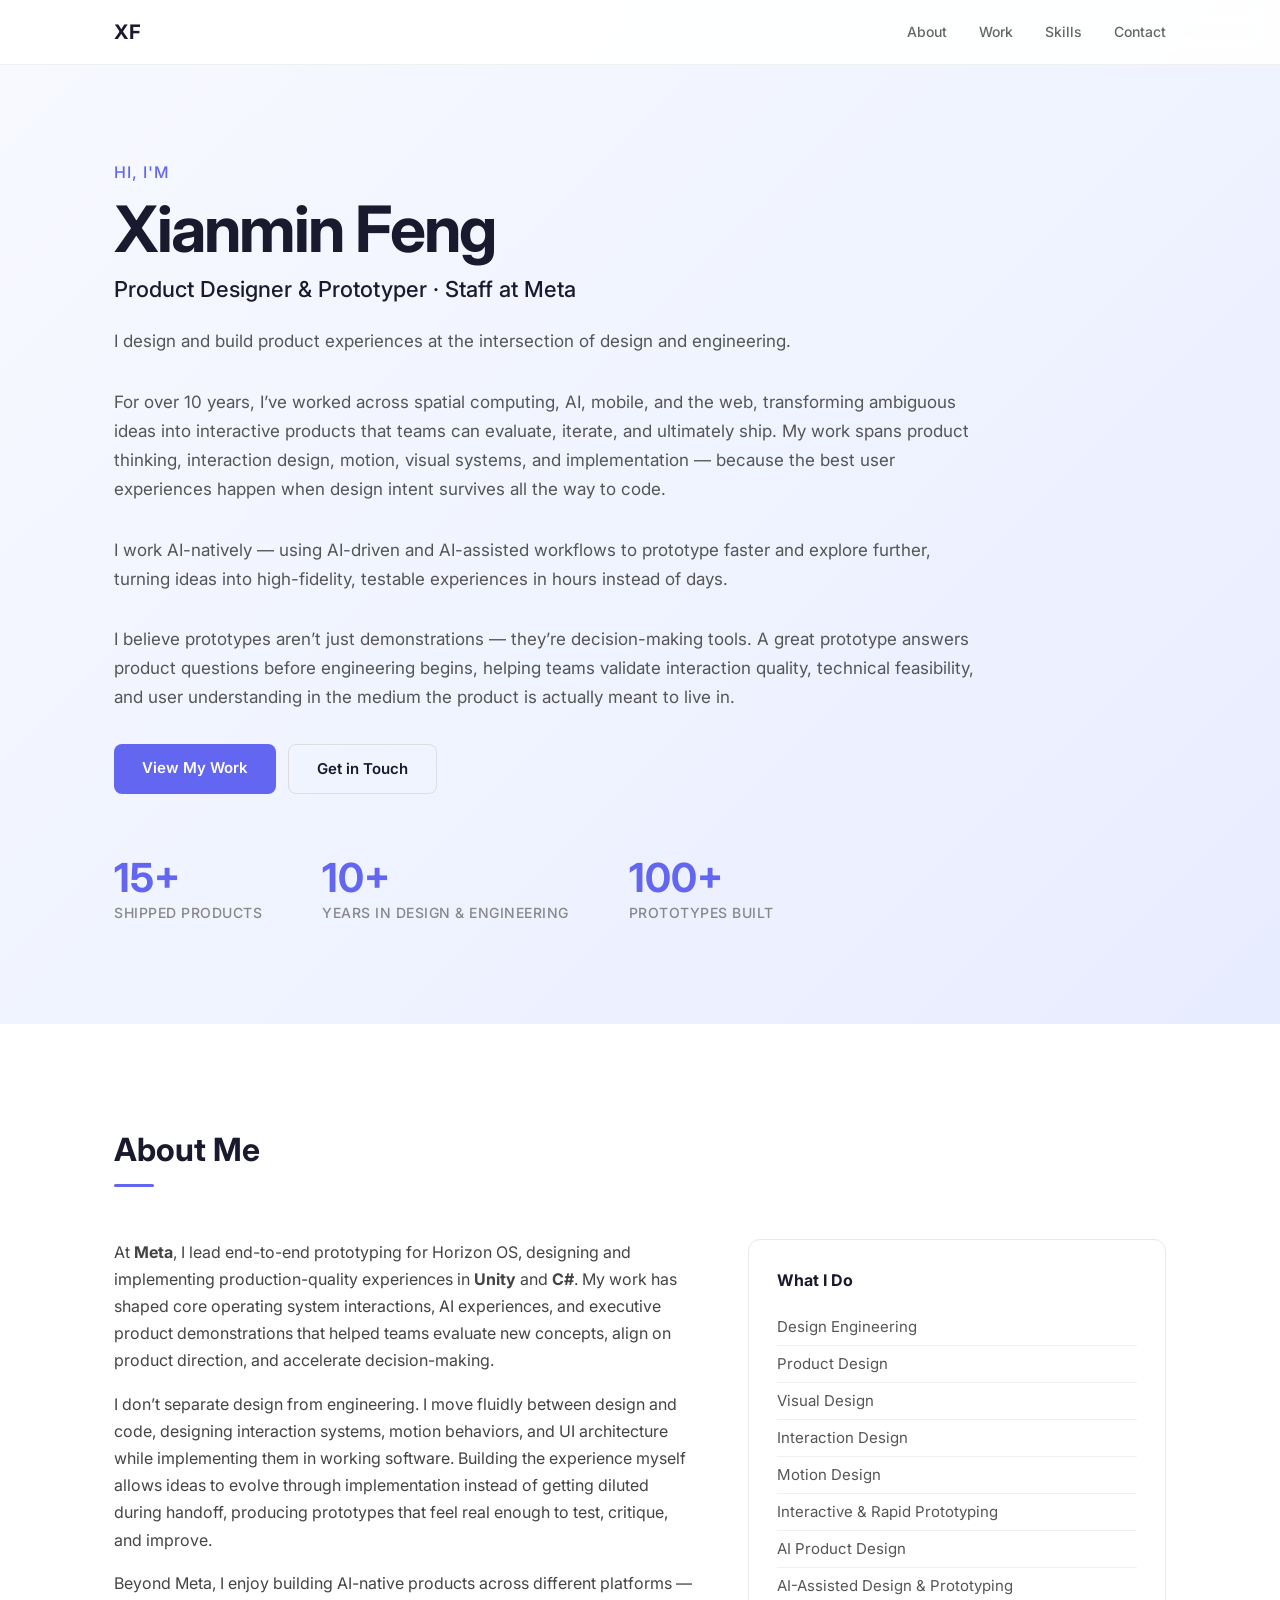
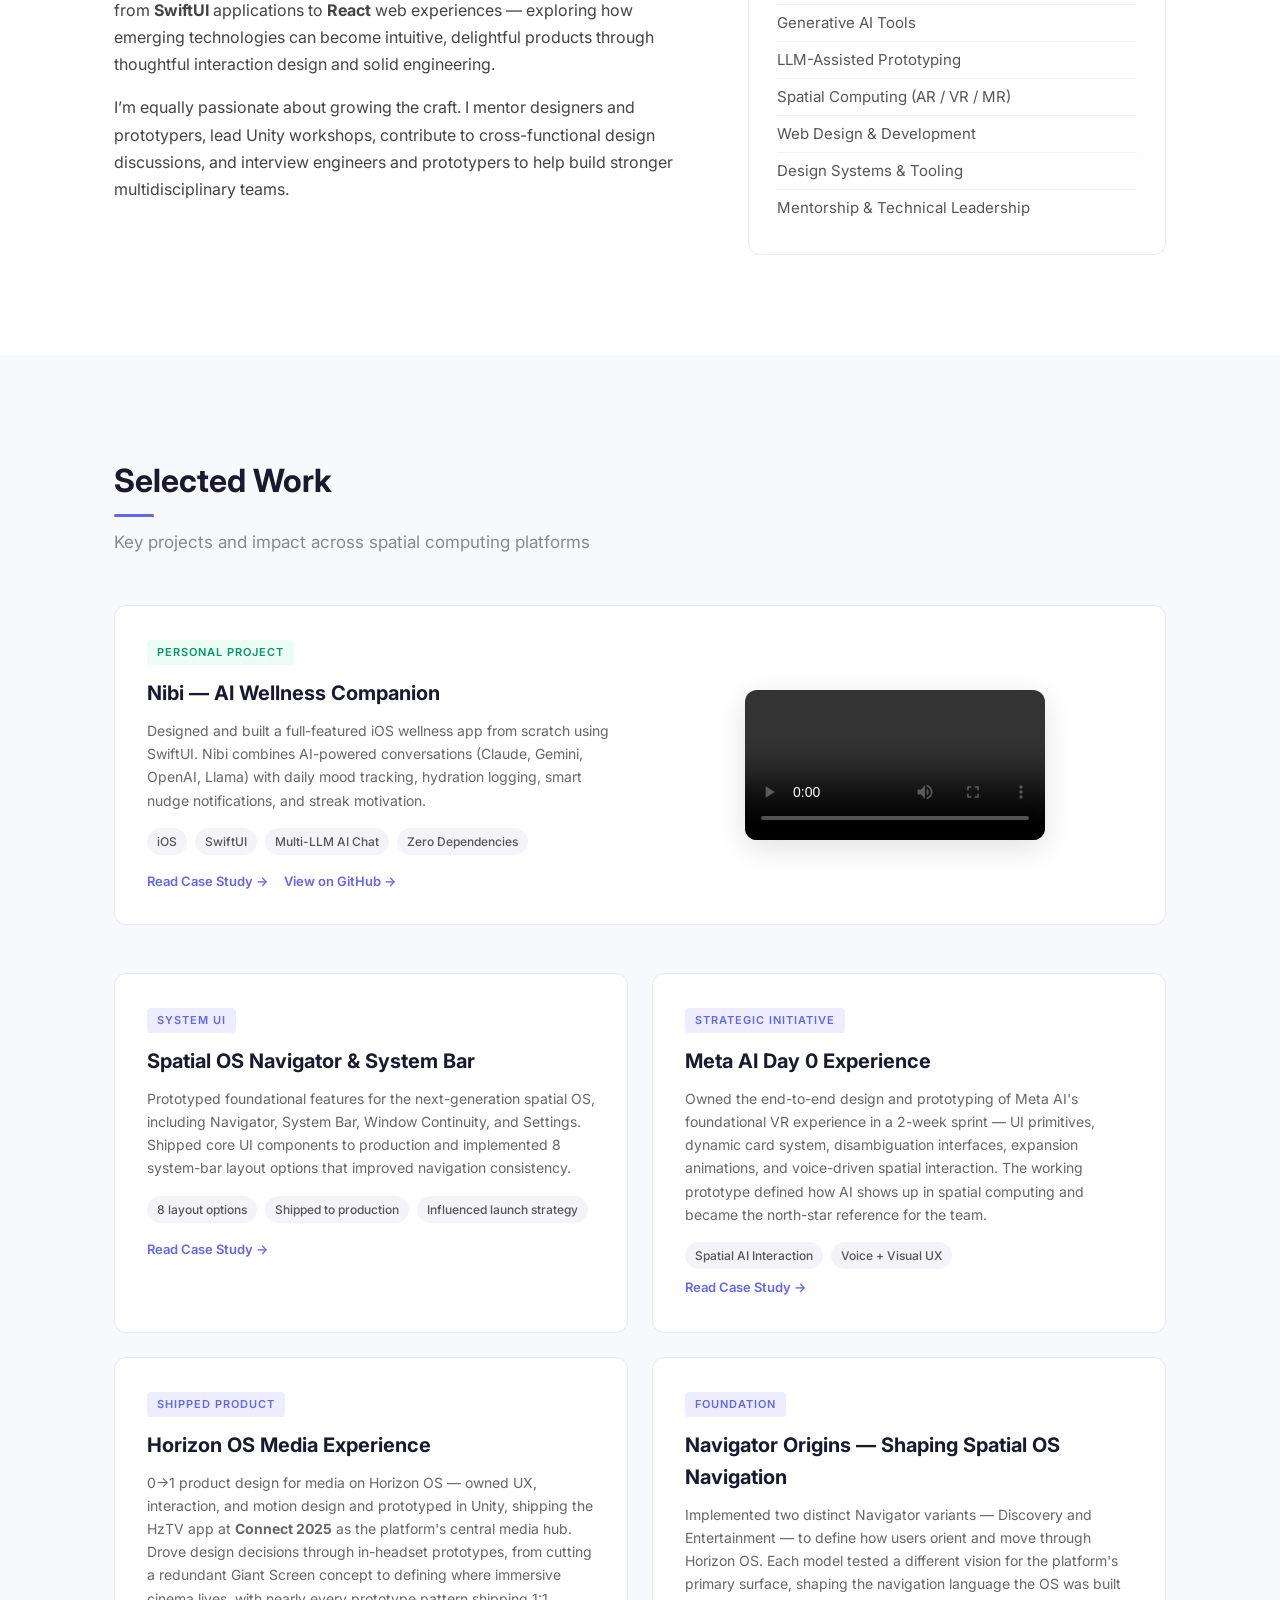
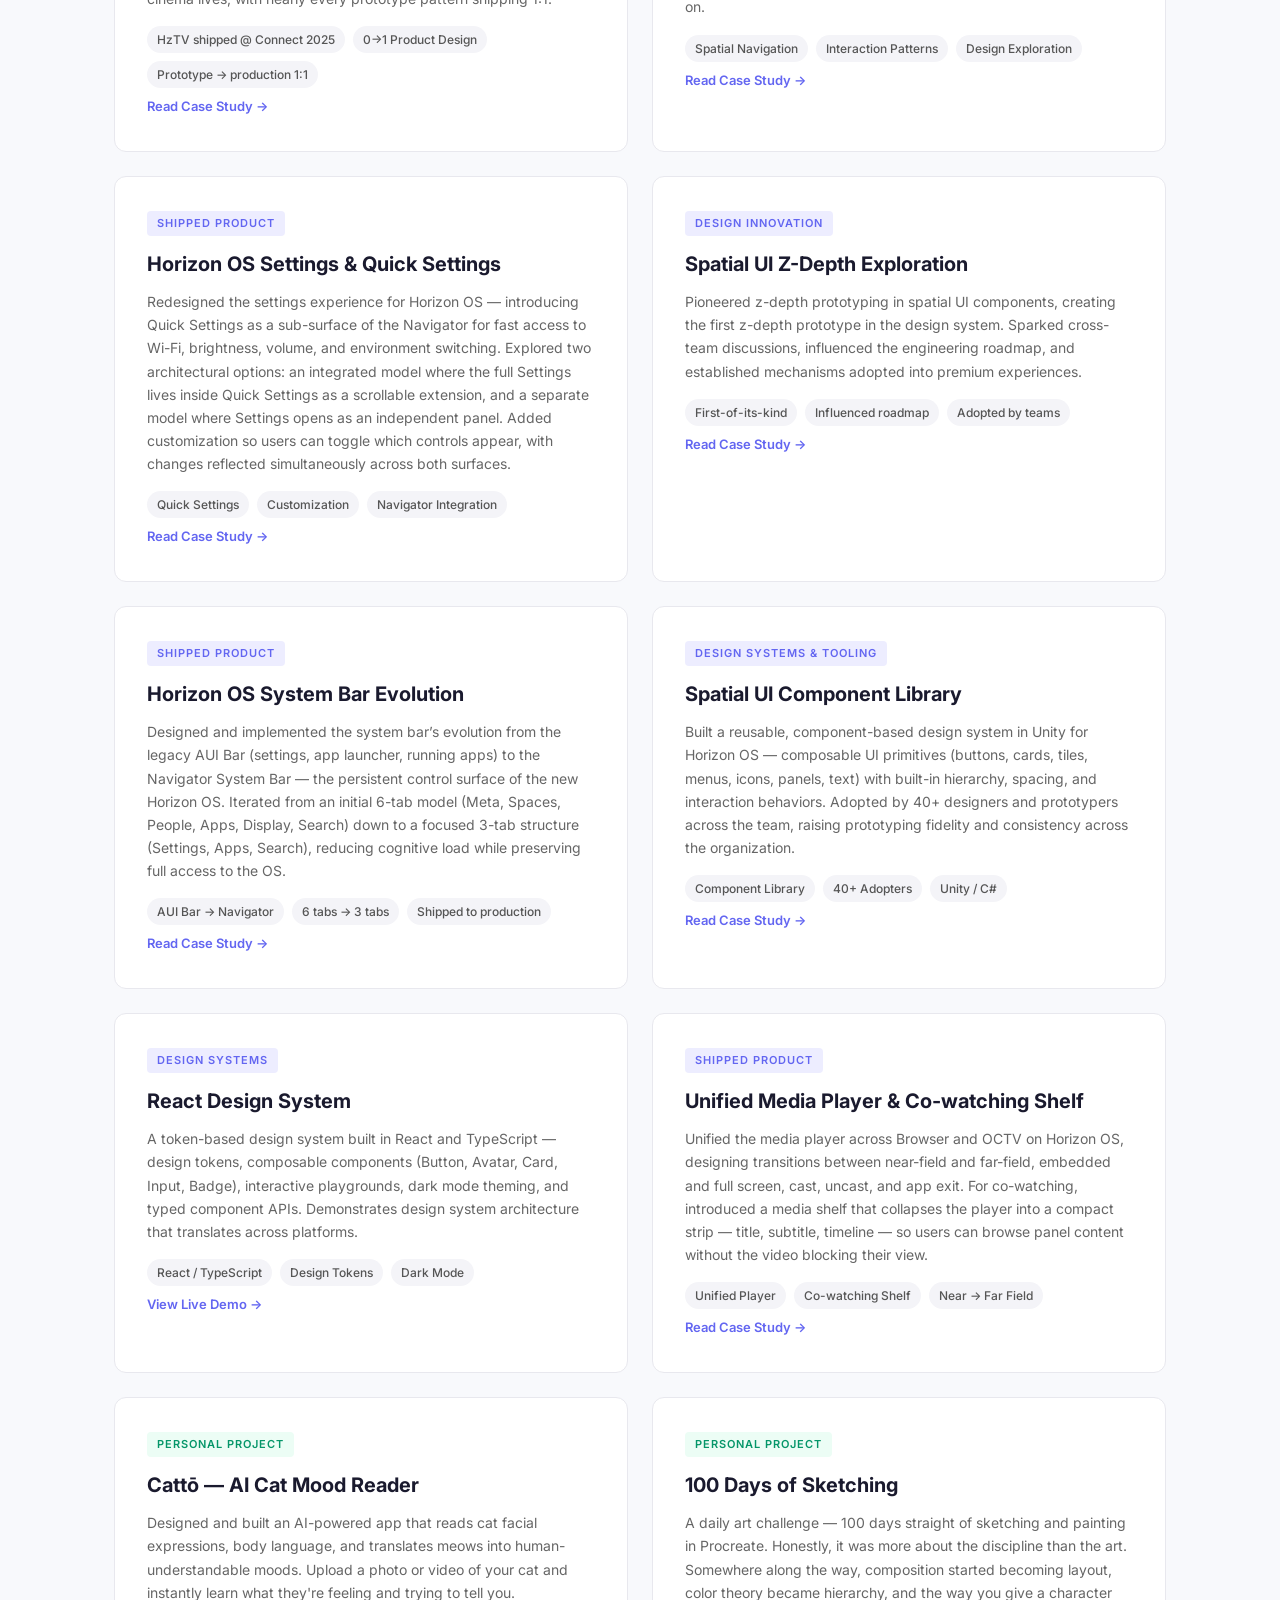
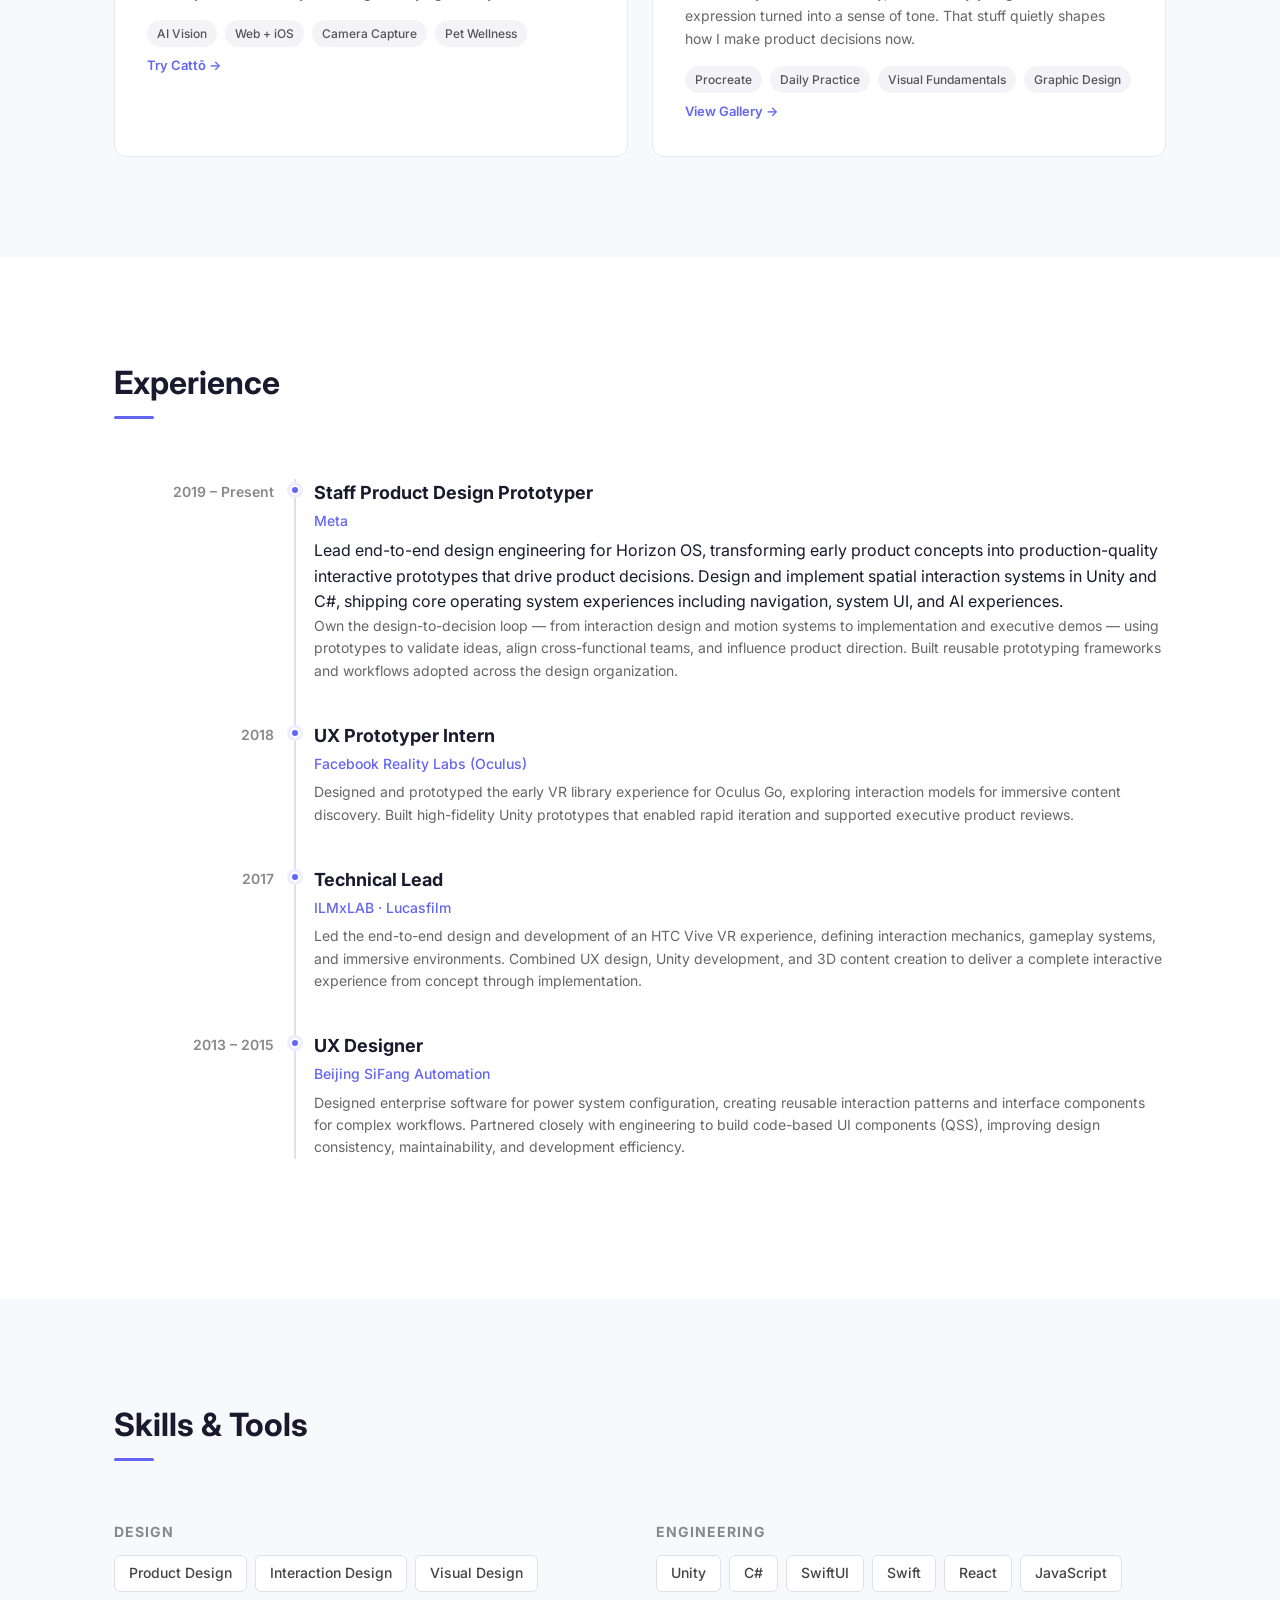
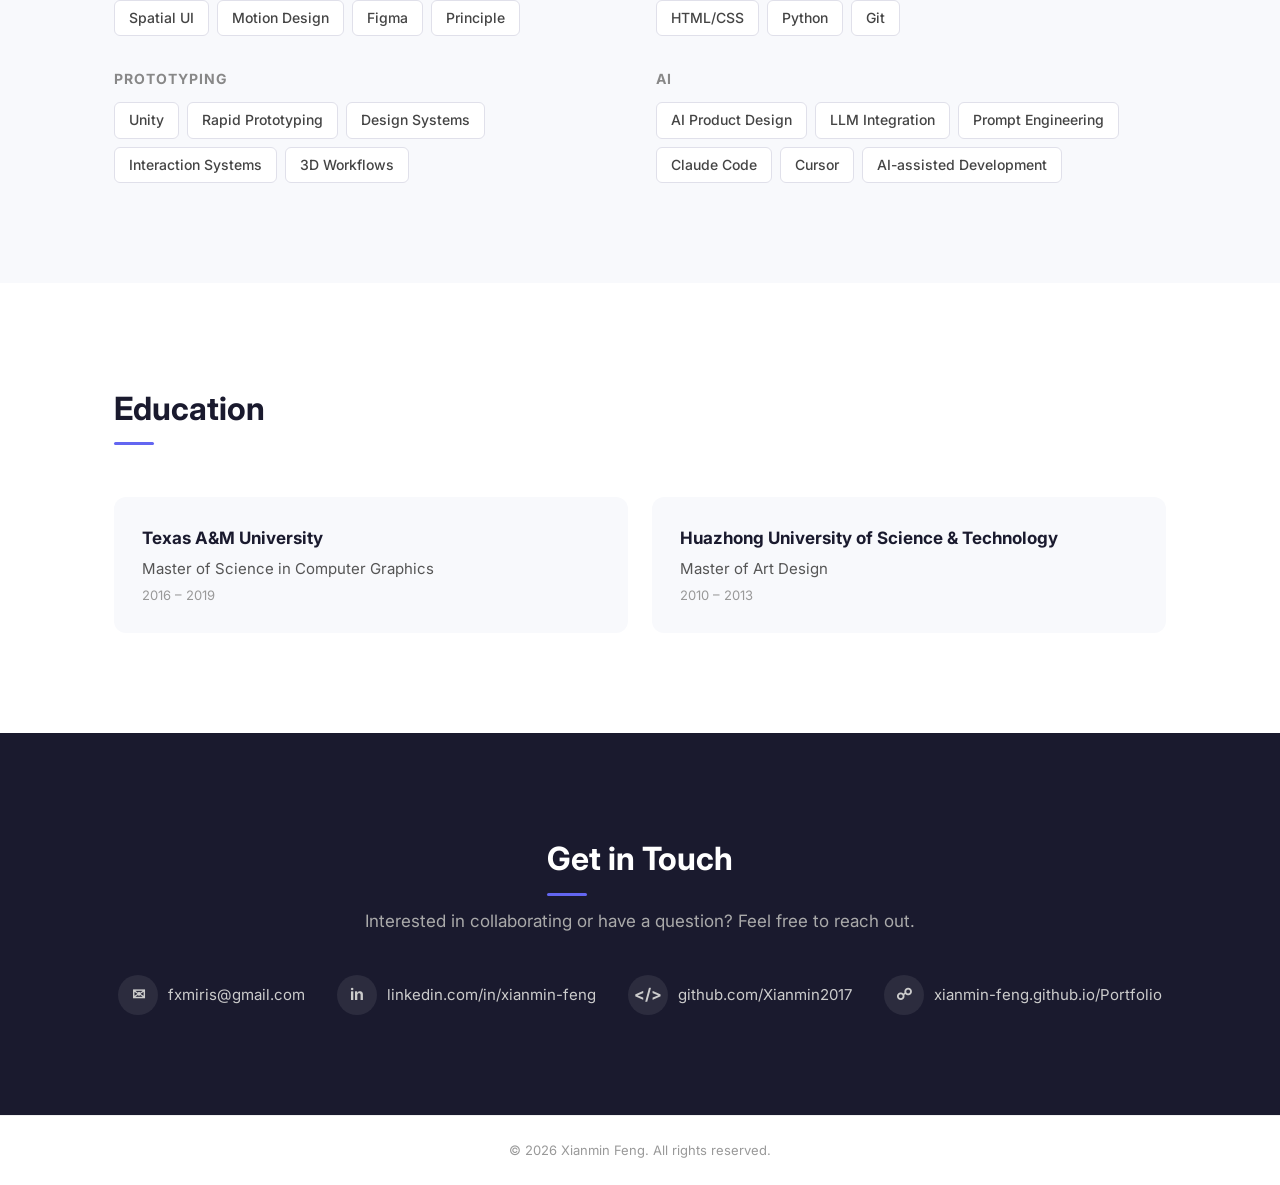
==== commit 135ecb99: "Lead homepage hero title with Product Designer positioning Co-Authored-By: Claude Opus 5.5 <noreply@" ====
--- a/docs/index.html
+++ b/docs/index.html
@@ -29,7 +29,7 @@
   <div class="container">
     <p class="hero-greeting">Hi, I'm</p>
     <h1 class="hero-name">Xianmin Feng</h1>
-    <p class="hero-title">Staff Product Design Prototyper &middot; Design Engineer at Meta</p>
+    <p class="hero-title">Product Designer &amp; Prototyper &middot; Staff at Meta</p>
     <p class="hero-desc">
       I design and build product experiences at the intersection of design and engineering.
     </p>
